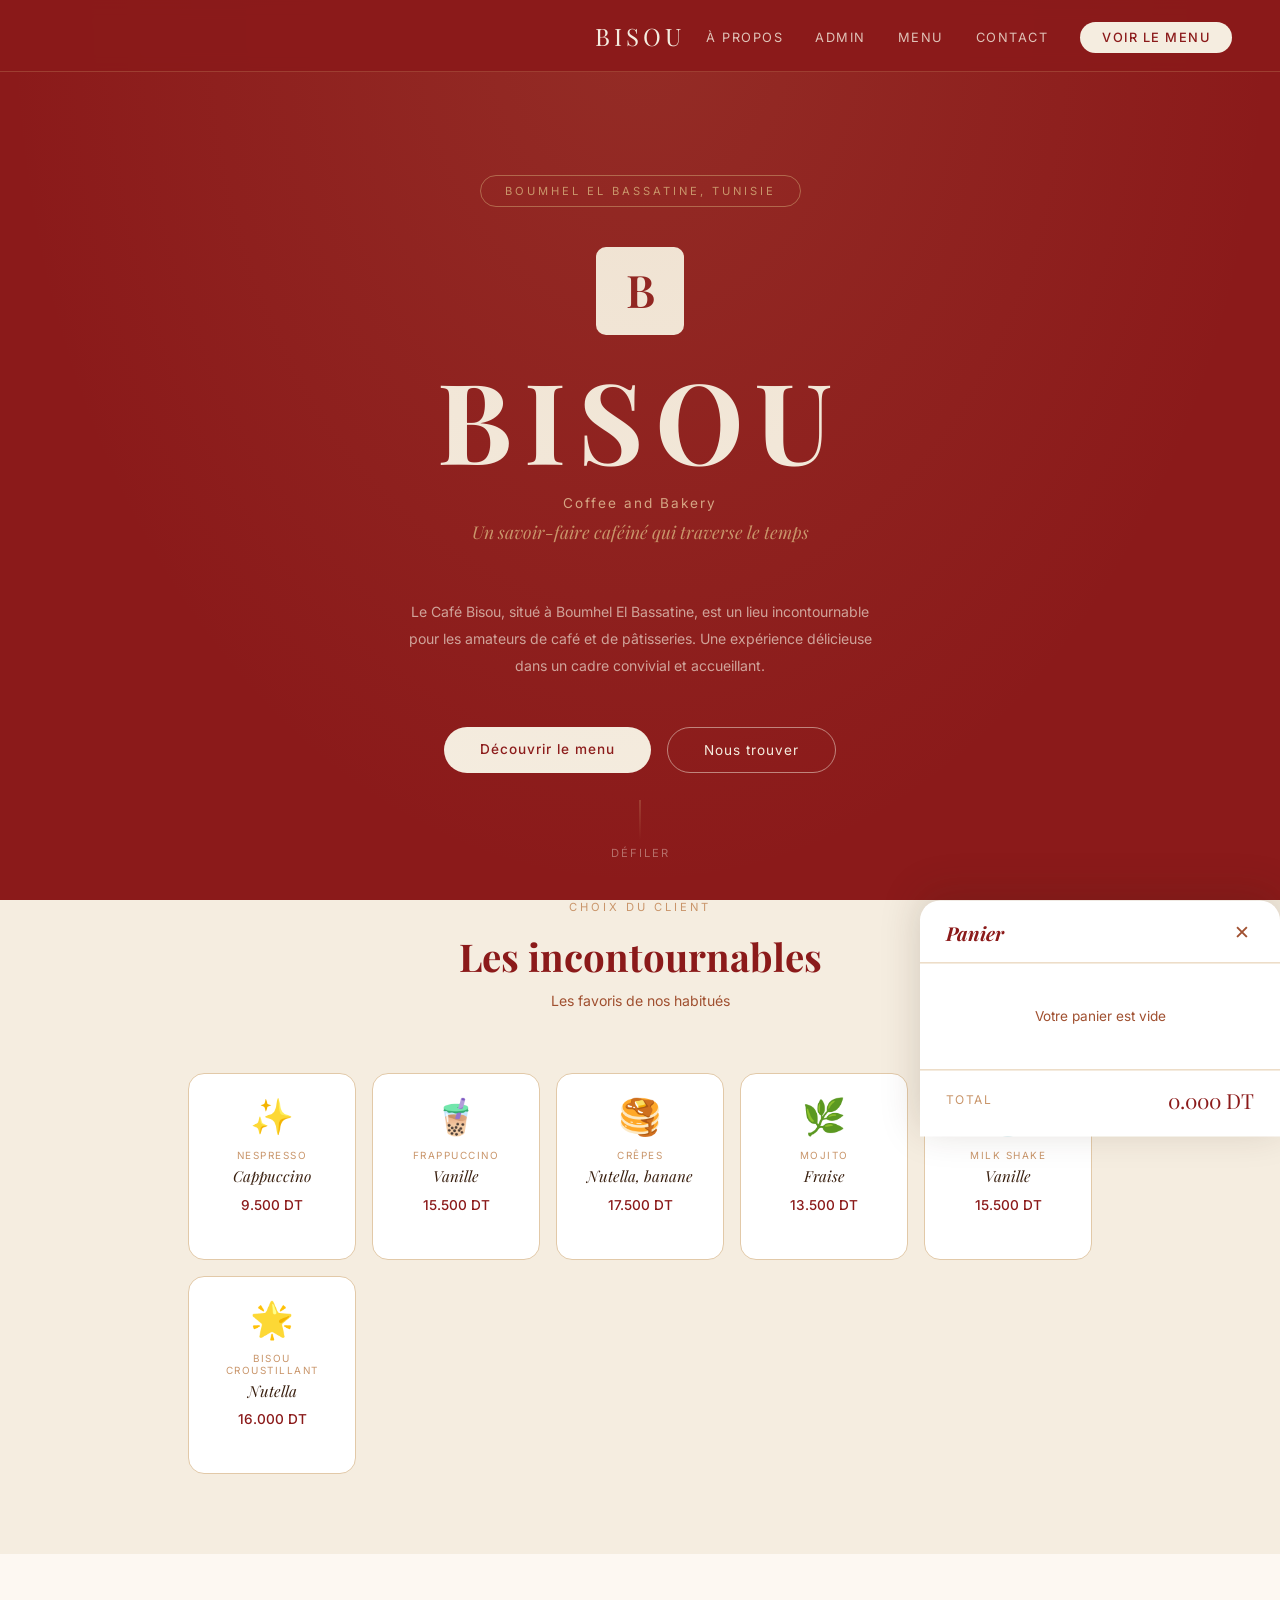
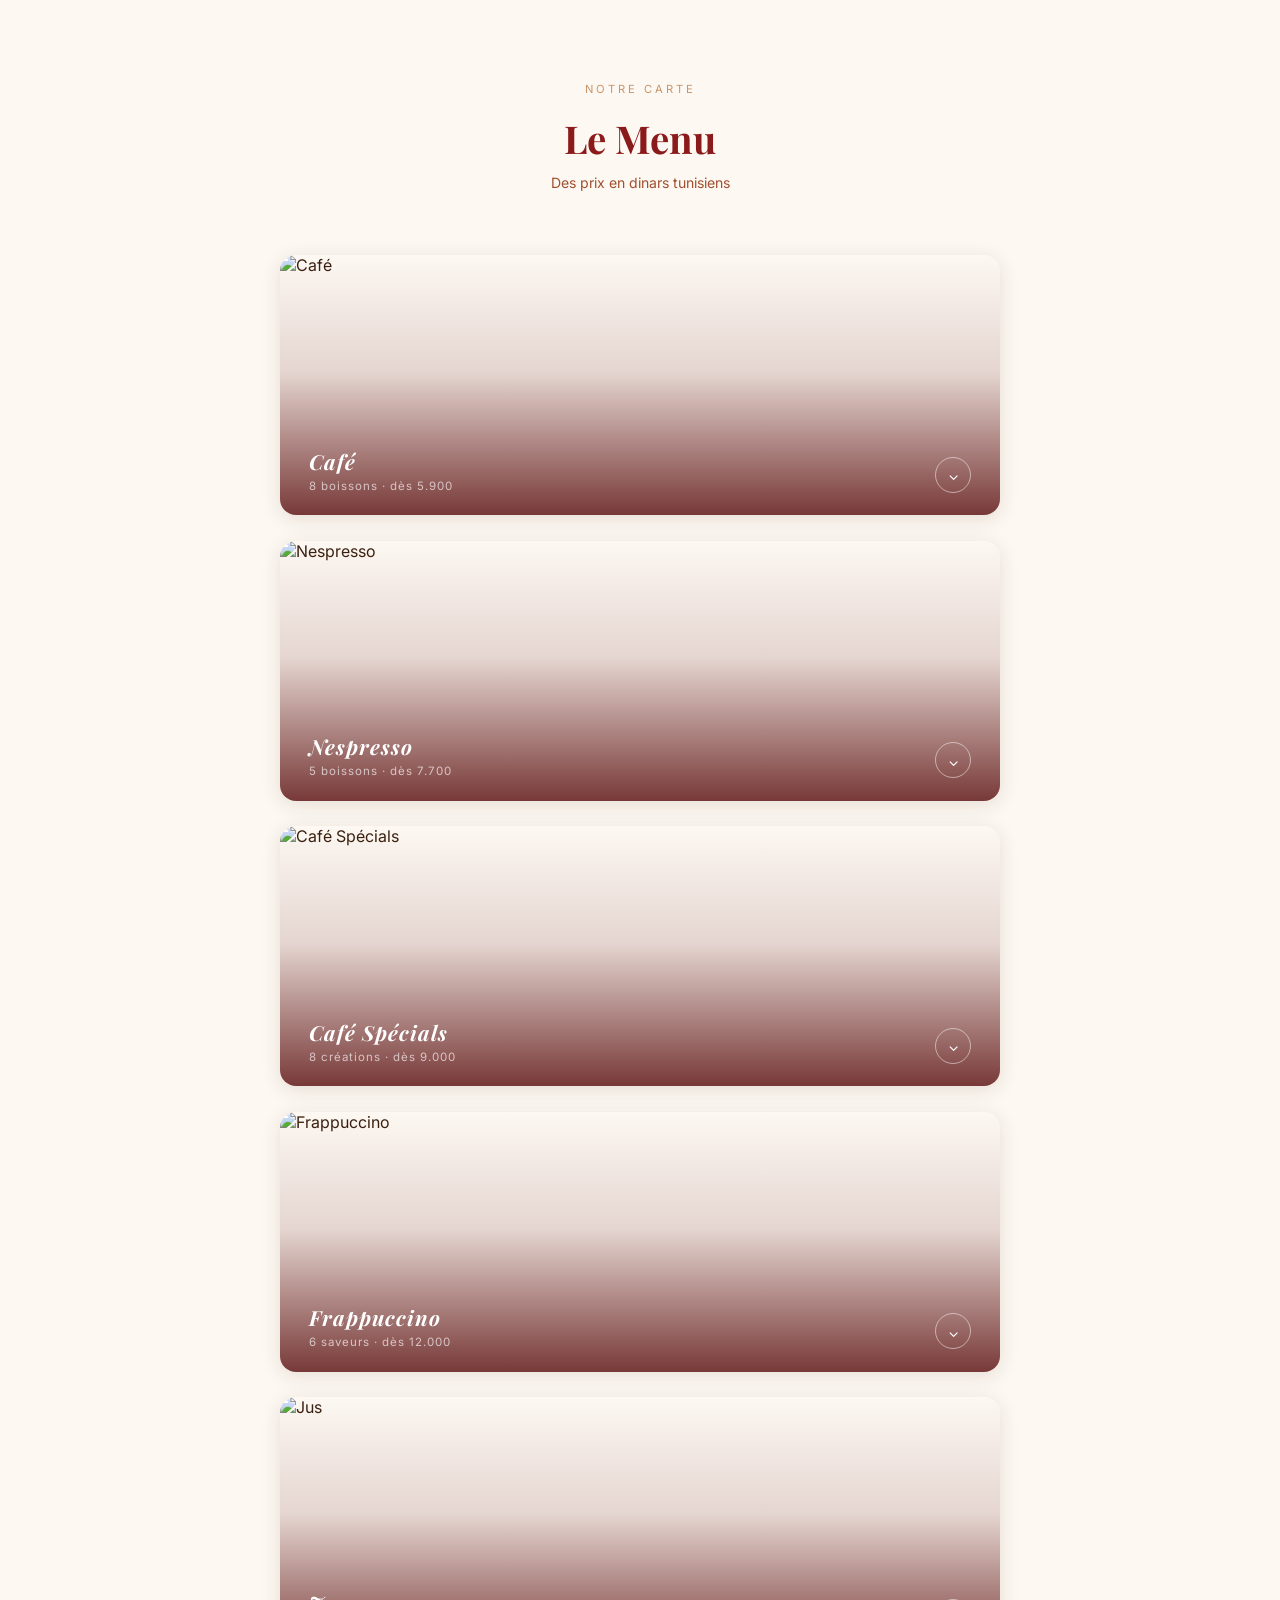
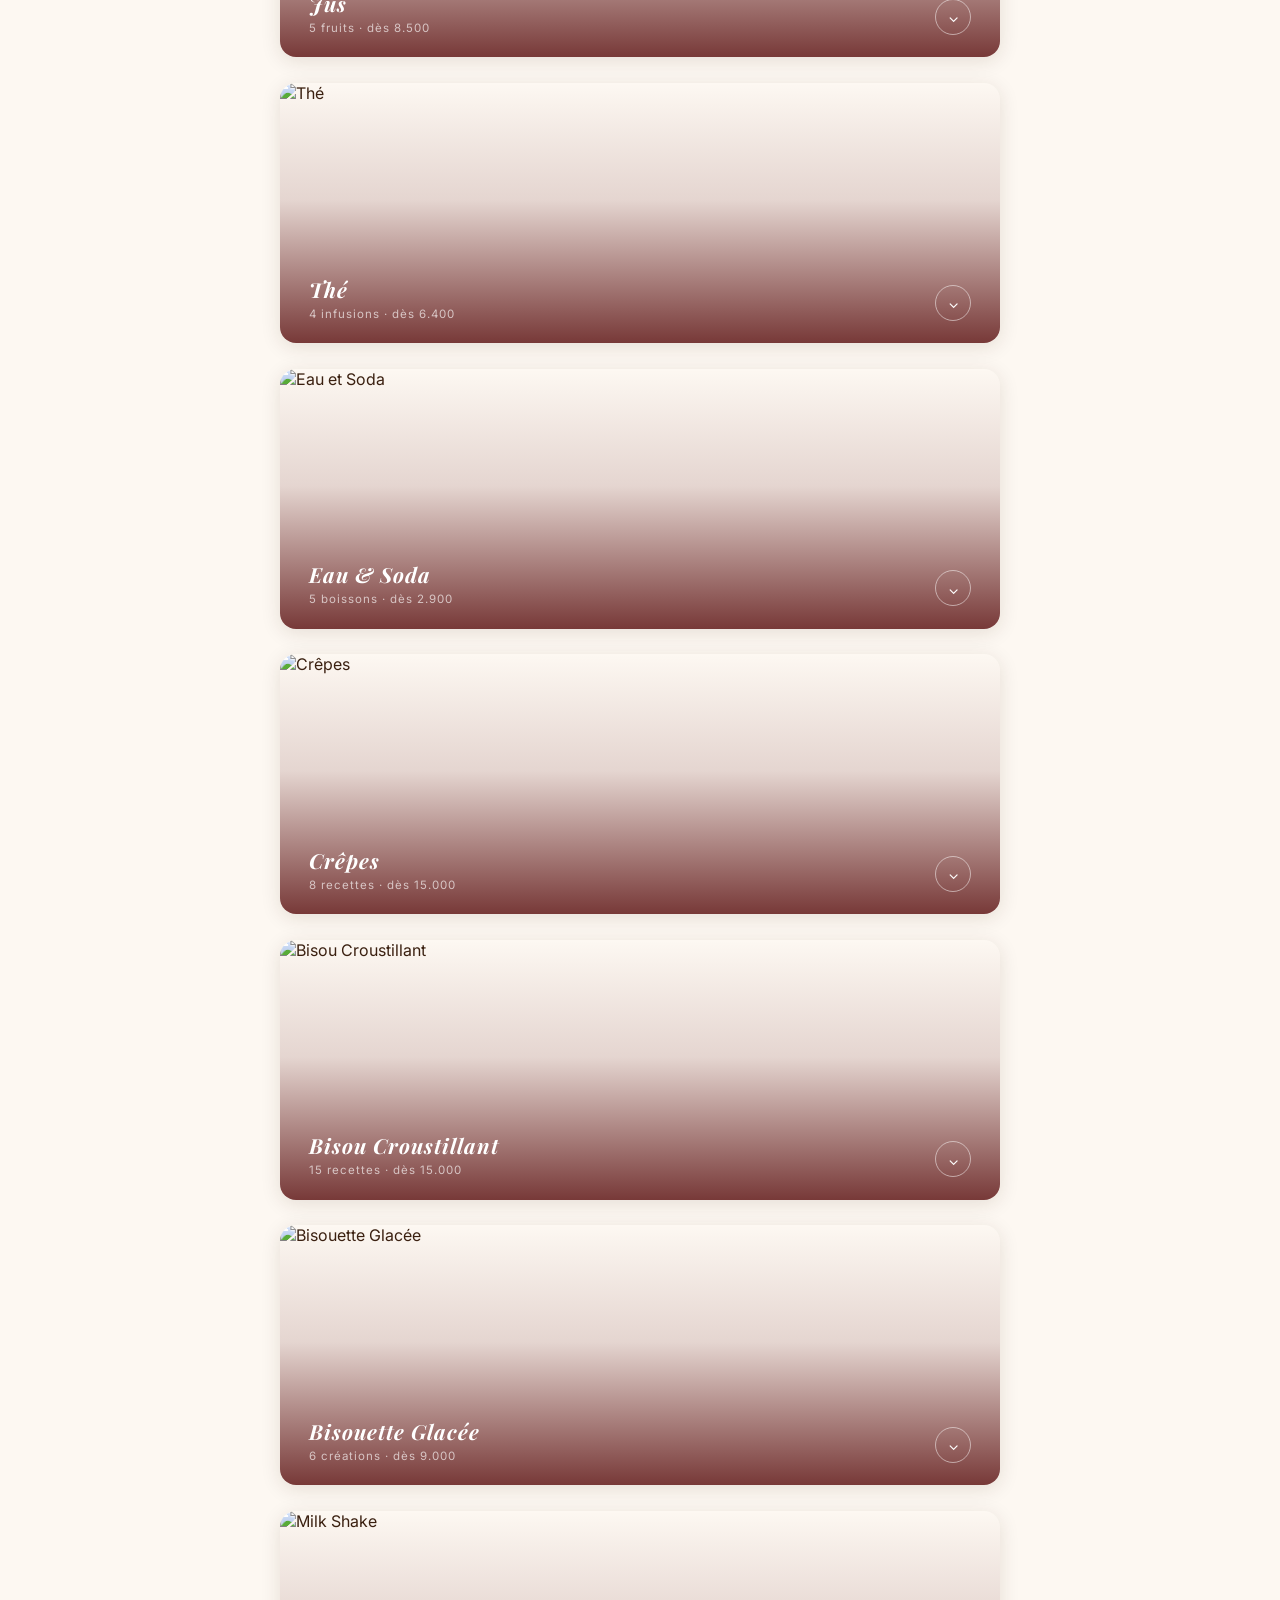
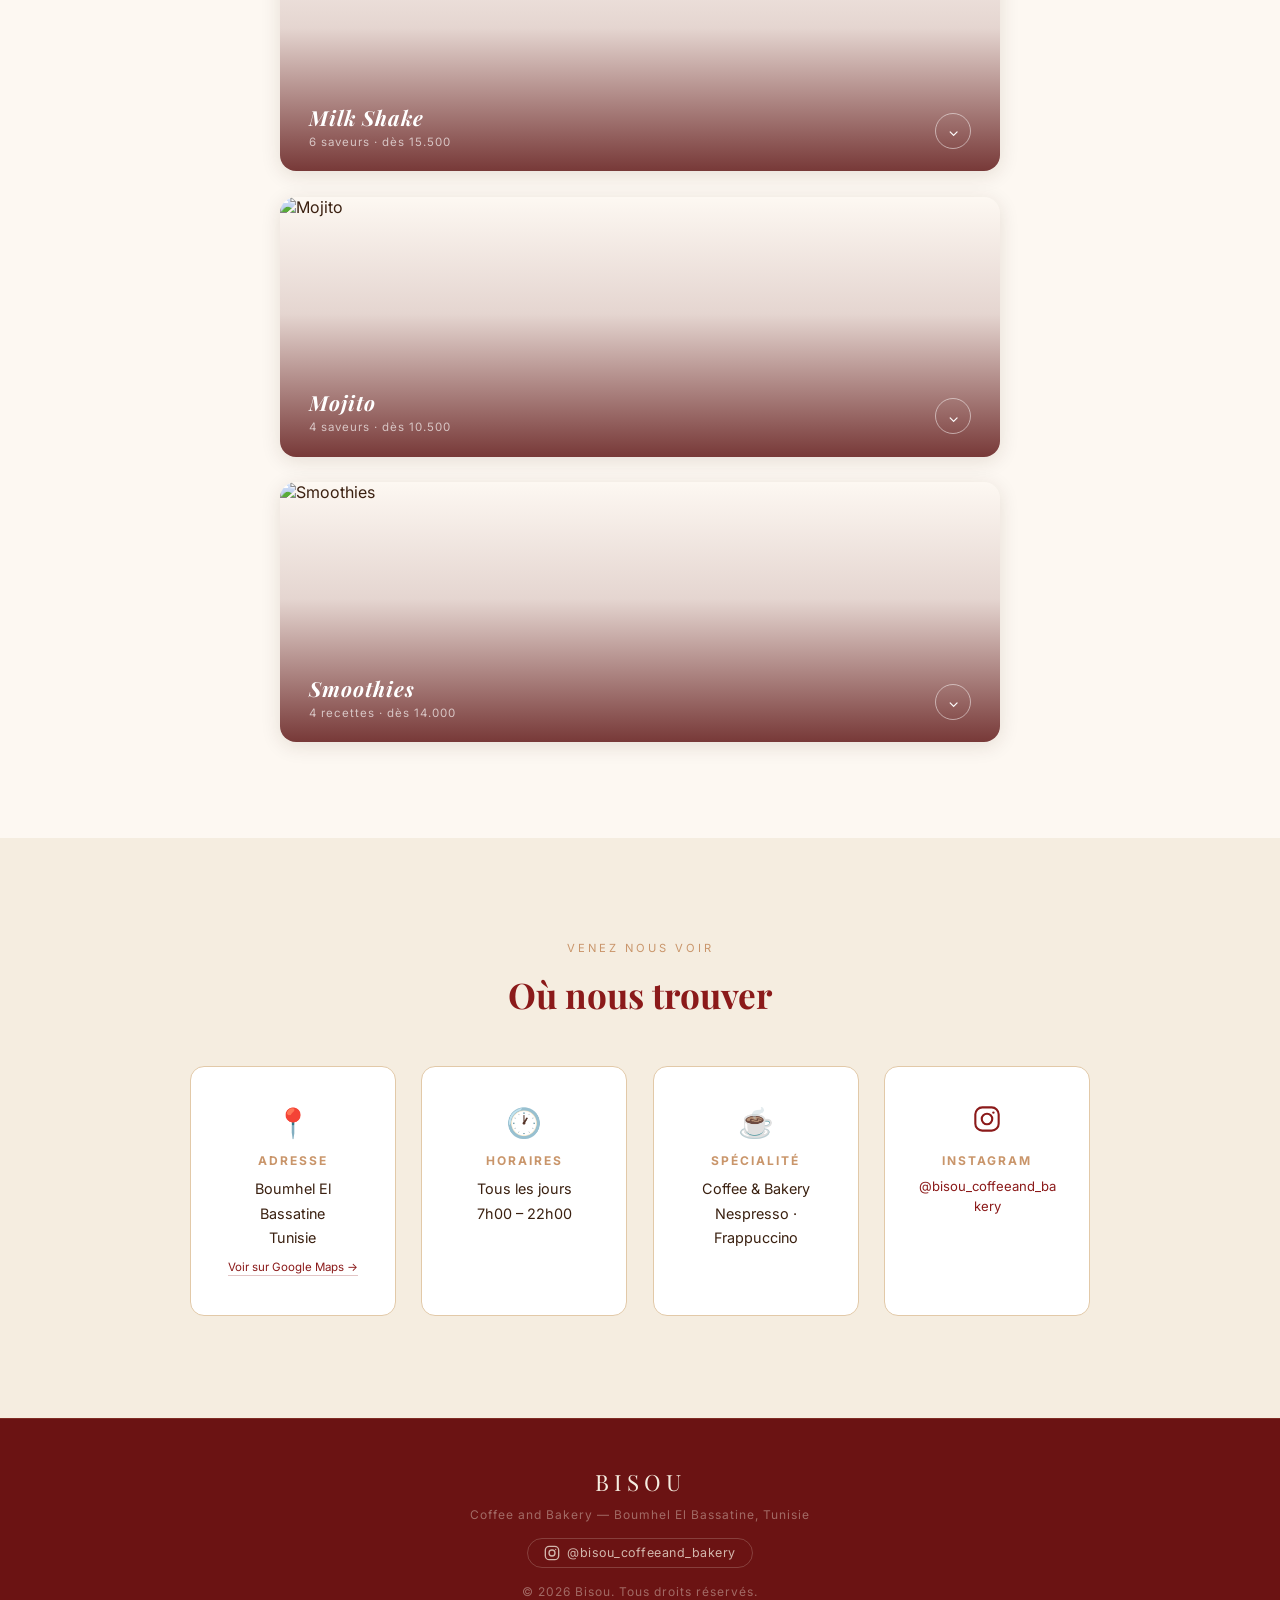
==== index.html @ 89e28adc "Mobile hero redesign for iPhone 14 Pro Max - viewport-fit=cover for Dynamic Island/notch support - H" ====
﻿<!DOCTYPE html>
<html lang="fr">
<head>
  <meta charset="UTF-8" />
  <meta name="viewport" content="width=device-width, initial-scale=1.0, viewport-fit=cover" />
  <title>BISOU — Coffee & Bakery</title>
  <link rel="preconnect" href="https://fonts.googleapis.com" />
  <link href="https://fonts.googleapis.com/css2?family=Playfair+Display:ital,wght@0,400;0,600;1,400&family=Inter:wght@300;400;500&display=swap" rel="stylesheet" />
    <link rel="stylesheet" href="style.css" />
</head>
<body>

  <!-- NAV -->
  <nav>
    <a href="#" class="nav-logo">BISOU</a>
    <ul class="nav-links" id="navLinks">
      <li><a href="#about">À propos</a></li>
      <li><a href="admin.html">Admin</a></li>
      <li><a href="#menu">Menu</a></li>
      <li><a href="#contact">Contact</a></li>
      <li><a href="#menu" class="nav-cta">Voir le menu</a></li>
    </ul>
    <div class="hamburger" id="hamburger" onclick="toggleNav()">
      <span></span><span></span><span></span>
    </div>
  </nav>

  <!-- HERO -->
  <section class="hero" id="home">
    <div class="hero-badge">Boumhel El Bassatine, Tunisie</div>
    <div class="hero-logo-box"><span>B</span></div>
    <h1>BISOU</h1>
    <div class="hero-sub">Coffee and Bakery</div>
    <div class="hero-tagline">Un savoir-faire caféiné qui traverse le temps</div>
    <p class="hero-desc">
      Le Café Bisou, situé à Boumhel El Bassatine, est un lieu incontournable pour les amateurs de café et de pâtisseries. Une expérience délicieuse dans un cadre convivial et accueillant.
    </p>
    <div class="hero-btns">
      <a href="#menu" class="btn-primary">Découvrir le menu</a>
      <a href="#contact" class="btn-outline">Nous trouver</a>
    </div>
    <div class="hero-scroll">
      <div class="scroll-line"></div>
      <span>Défiler</span>
    </div>
  </section>

  <!-- ABOUT -->
  <section id="about" style="background: var(--beige);">
    <div class="section-header">
      <div class="label">Choix du client</div>
      <h2>Les incontournables</h2>
      <p>Les favoris de nos habitués</p>
    </div>
    <div class="popular-grid">
      <div class="popular-card" onclick="addFromPopular(this,'Cappuccino Nespresso',9.500)">
        <div class="popular-icon">✨</div>
        <div class="popular-cat">Nespresso</div>
        <div class="popular-name">Cappuccino</div>
        <div class="popular-price">9.500 DT</div>
        <div class="popular-add">+ Ajouter</div>
      </div>
      <div class="popular-card" onclick="addFromPopular(this,'Frappuccino Vanille',15.500)">
        <div class="popular-icon">🧋</div>
        <div class="popular-cat">Frappuccino</div>
        <div class="popular-name">Vanille</div>
        <div class="popular-price">15.500 DT</div>
        <div class="popular-add">+ Ajouter</div>
      </div>
      <div class="popular-card" onclick="addFromPopular(this,'Crêpes Nutella, banane',17.500)">
        <div class="popular-icon">🥞</div>
        <div class="popular-cat">Crêpes</div>
        <div class="popular-name">Nutella, banane</div>
        <div class="popular-price">17.500 DT</div>
        <div class="popular-add">+ Ajouter</div>
      </div>
      <div class="popular-card" onclick="addFromPopular(this,'Mojito Fraise',13.500)">
        <div class="popular-icon">🌿</div>
        <div class="popular-cat">Mojito</div>
        <div class="popular-name">Fraise</div>
        <div class="popular-price">13.500 DT</div>
        <div class="popular-add">+ Ajouter</div>
      </div>
      <div class="popular-card" onclick="addFromPopular(this,'Milk Shake Vanille',15.500)">
        <div class="popular-icon">🥤</div>
        <div class="popular-cat">Milk Shake</div>
        <div class="popular-name">Vanille</div>
        <div class="popular-price">15.500 DT</div>
        <div class="popular-add">+ Ajouter</div>
      </div>
      <div class="popular-card" onclick="addFromPopular(this,'Bisou Croustillant Nutella',16.000)">
        <div class="popular-icon">🌟</div>
        <div class="popular-cat">Bisou Croustillant</div>
        <div class="popular-name">Nutella</div>
        <div class="popular-price">16.000 DT</div>
        <div class="popular-add">+ Ajouter</div>
      </div>
    </div>
  </section>

  <!-- MENU -->
  <section id="menu">
    <div class="section-header">
      <div class="label">Notre carte</div>
      <h2>Le Menu</h2>
      <p>Des prix en dinars tunisiens</p>
    </div>

    <div class="menu-grid">

      <!-- CAFÉ -->
      <div class="menu-card" onclick="toggleCard(this)">
        <img class="card-photo" src="https://images.unsplash.com/photo-1509042239860-f550ce710b93?w=600&q=80" alt="Café" loading="lazy" />
        <div class="card-overlay"></div>
        <div class="card-label">
          <div>
            <h3>Café</h3>
            <span class="card-count">8 boissons · dès 5.900</span>
          </div>
          <div class="card-arrow">&#8964;</div>
        </div>
        <div class="card-dropdown">
          <div class="card-sticky-title"><h3>Café</h3><div class="card-count">8 boissons · dès 5.900</div></div>
          <div class="dropdown-inner">
            <div class="dropdown-item"><span class="dropdown-item-name">Espresso</span><span class="dropdown-item-price">6.500</span></div>
            <div class="dropdown-item"><span class="dropdown-item-name">Macchiato</span><span class="dropdown-item-price">6.900</span></div>
            <div class="dropdown-item"><span class="dropdown-item-name">Café crème</span><span class="dropdown-item-price">7.800</span></div>
            <div class="dropdown-item"><span class="dropdown-item-name">Cappuccino</span><span class="dropdown-item-price">8.500</span></div>
            <div class="dropdown-item"><span class="dropdown-item-name">Américain</span><span class="dropdown-item-price">6.600</span></div>
            <div class="dropdown-item"><span class="dropdown-item-name">Chocolat au lait</span><span class="dropdown-item-price">5.900</span></div>
            <div class="dropdown-item"><span class="dropdown-item-name">Café Nescafé</span><span class="dropdown-item-price">5.900</span></div>
            <div class="dropdown-item"><span class="dropdown-item-name">Café Turque</span><span class="dropdown-item-price">9.000</span></div>
          </div>
        </div>
      </div>

      <!-- NESPRESSO -->
      <div class="menu-card" onclick="toggleCard(this)">
        <img class="card-photo" src="https://images.unsplash.com/photo-1514432324607-a09d9b4aefdd?w=600&q=80" alt="Nespresso" loading="lazy" />
        <div class="card-overlay"></div>
        <div class="card-label">
          <div>
            <h3>Nespresso</h3>
            <span class="card-count">5 boissons · dès 7.700</span>
          </div>
          <div class="card-arrow">&#8964;</div>
        </div>
        <div class="card-dropdown">
          <div class="card-sticky-title"><h3>Nespresso</h3><div class="card-count">5 boissons · dès 7.700</div></div>
          <div class="dropdown-inner">
            <div class="dropdown-item" data-nespresso="true"><span class="dropdown-item-name">Nespresso</span><span class="dropdown-item-price">7.700</span></div>
            <div class="dropdown-item" data-nespresso="true"><span class="dropdown-item-name">Macchiato</span><span class="dropdown-item-price">7.900</span></div>
            <div class="dropdown-item" data-nespresso="true"><span class="dropdown-item-name">Café crème</span><span class="dropdown-item-price">8.900</span></div>
            <div class="dropdown-item" data-nespresso="true"><span class="dropdown-item-name">Cappuccino</span><span class="dropdown-item-price">9.500</span></div>
            <div class="dropdown-item" data-nespresso="true"><span class="dropdown-item-name">Américan</span><span class="dropdown-item-price">7.900</span></div>
            <div class="dropdown-sub">Origine</div>
            <div class="dropdown-addon nesp-toggle" data-group="origine" data-name="India" data-price="0.800"><span>India</span><span>+0.800</span></div>
            <div class="dropdown-addon nesp-toggle" data-group="origine" data-name="Brazil" data-price="0.800"><span>Brazil</span><span>+0.800</span></div>
            <div class="dropdown-sub">Arôme</div>
            <div class="dropdown-addon nesp-toggle" data-group="arome" data-name="Vanille" data-price="0.500"><span>Vanille</span><span>+0.500</span></div>
            <div class="dropdown-addon nesp-toggle" data-group="arome" data-name="Noisette" data-price="0.800"><span>Noisette</span><span>+0.800</span></div>
            <div class="dropdown-addon nesp-toggle" data-group="arome" data-name="Caramel" data-price="0.500"><span>Caramel</span><span>+0.500</span></div>
          </div>
        </div>
      </div>

      <!-- CAFÉ SPÉCIALS -->
      <div class="menu-card" onclick="toggleCard(this)">
        <img class="card-photo" src="https://images.unsplash.com/photo-1461023058943-07fcbe16d735?w=600&q=80" alt="Café Spécials" loading="lazy" />
        <div class="card-overlay"></div>
        <div class="card-label">
          <div>
            <h3>Café Spécials</h3>
            <span class="card-count">8 créations · dès 9.000</span>
          </div>
          <div class="card-arrow">&#8964;</div>
        </div>
        <div class="card-dropdown">
          <div class="card-sticky-title"><h3>Café Spécials</h3><div class="card-count">8 créations · dès 9.000</div></div>
          <div class="dropdown-inner">
            <div class="dropdown-item"><span class="dropdown-item-name">Affogato</span><span class="dropdown-item-price">11.000</span></div>
            <div class="dropdown-item"><span class="dropdown-item-name">Bombon</span><span class="dropdown-item-price">9.000</span></div>
            <div class="dropdown-item"><span class="dropdown-item-name">Chocolat chaud</span><span class="dropdown-item-price">9.500</span></div>
            <div class="dropdown-item"><span class="dropdown-item-name">Liégeois</span><span class="dropdown-item-price">10.500</span></div>
            <div class="dropdown-item"><span class="dropdown-item-name">Iced Americano</span><span class="dropdown-item-price">9.000</span></div>
            <div class="dropdown-item"><span class="dropdown-item-name">Iced Latte</span><span class="dropdown-item-price">9.500</span></div>
            <div class="dropdown-item"><span class="dropdown-item-name">Affogato Nespresso</span><span class="dropdown-item-price">14.000</span></div>
            <div class="dropdown-item"><span class="dropdown-item-name">Liégeois Nespresso</span><span class="dropdown-item-price">15.000</span></div>
          </div>
        </div>
      </div>

      <!-- FRAPPUCCINO -->
      <div class="menu-card" onclick="toggleCard(this)">
        <img class="card-photo" src="https://images.unsplash.com/photo-1572442388796-11668a67e53d?w=600&q=80" alt="Frappuccino" loading="lazy" />
        <div class="card-overlay"></div>
        <div class="card-label">
          <div>
            <h3>Frappuccino</h3>
            <span class="card-count">6 saveurs · dès 12.000</span>
          </div>
          <div class="card-arrow">&#8964;</div>
        </div>
        <div class="card-dropdown">
          <div class="card-sticky-title"><h3>Frappuccino</h3><div class="card-count">6 saveurs · dès 12.000</div></div>
          <div class="dropdown-inner">
            <div class="dropdown-item"><span class="dropdown-item-name">Nature</span><span class="dropdown-item-price">12.000</span></div>
            <div class="dropdown-item"><span class="dropdown-item-name">Vanille</span><span class="dropdown-item-price">15.500</span></div>
            <div class="dropdown-item"><span class="dropdown-item-name">Nutella</span><span class="dropdown-item-price">15.500</span></div>
            <div class="dropdown-item"><span class="dropdown-item-name">Noisette</span><span class="dropdown-item-price">15.500</span></div>
            <div class="dropdown-item"><span class="dropdown-item-name">Caramel</span><span class="dropdown-item-price">15.500</span></div>
            <div class="dropdown-item"><span class="dropdown-item-name">Spéculoos</span><span class="dropdown-item-price">16.000</span></div>
          </div>
        </div>
      </div>

      <!-- JUS -->
      <div class="menu-card" onclick="toggleCard(this)">
        <img class="card-photo" src="https://images.unsplash.com/photo-1613478223719-2ab802602423?w=600&q=80" alt="Jus" loading="lazy" />
        <div class="card-overlay"></div>
        <div class="card-label">
          <div>
            <h3>Jus</h3>
            <span class="card-count">5 fruits · dès 8.500</span>
          </div>
          <div class="card-arrow">&#8964;</div>
        </div>
        <div class="card-dropdown">
          <div class="card-sticky-title"><h3>Jus</h3><div class="card-count">5 fruits · dès 8.500</div></div>
          <div class="dropdown-inner">
            <div class="dropdown-item"><span class="dropdown-item-name">Orange</span><span class="dropdown-item-price">8.500</span></div>
            <div class="dropdown-item"><span class="dropdown-item-name">Citronade</span><span class="dropdown-item-price">8.500</span></div>
            <div class="dropdown-item"><span class="dropdown-item-name">Fraise</span><span class="dropdown-item-price">9.500</span></div>
            <div class="dropdown-item"><span class="dropdown-item-name">Citronade aux amandes</span><span class="dropdown-item-price">10.500</span></div>
            <div class="dropdown-item"><span class="dropdown-item-name">Kiwi</span><span class="dropdown-item-price">10.000</span></div>
          </div>
        </div>
      </div>

      <!-- THÉ -->
      <div class="menu-card" onclick="toggleCard(this)">
        <img class="card-photo" src="https://images.unsplash.com/photo-1556679343-c7306c1976bc?w=600&q=80" alt="Thé" loading="lazy" />
        <div class="card-overlay"></div>
        <div class="card-label">
          <div>
            <h3>Thé</h3>
            <span class="card-count">4 infusions · dès 6.400</span>
          </div>
          <div class="card-arrow">&#8964;</div>
        </div>
        <div class="card-dropdown">
          <div class="card-sticky-title"><h3>Thé</h3><div class="card-count">4 infusions · dès 6.400</div></div>
          <div class="dropdown-inner">
            <div class="dropdown-item"><span class="dropdown-item-name">Infusion</span><span class="dropdown-item-price">6.600</span></div>
            <div class="dropdown-item"><span class="dropdown-item-name">Thé à la menthe</span><span class="dropdown-item-price">6.400</span></div>
            <div class="dropdown-item"><span class="dropdown-item-name">Thé aux amandes</span><span class="dropdown-item-price">9.300</span></div>
            <div class="dropdown-item"><span class="dropdown-item-name">Thé aux pignons</span><span class="dropdown-item-price">10.500</span></div>
          </div>
        </div>
      </div>

      <!-- EAU & SODA -->
      <div class="menu-card" onclick="toggleCard(this)">
        <img class="card-photo" src="https://images.unsplash.com/photo-1544145945-f90425340c7e?w=600&q=80" alt="Eau et Soda" loading="lazy" />
        <div class="card-overlay"></div>
        <div class="card-label">
          <div>
            <h3>Eau & Soda</h3>
            <span class="card-count">5 boissons · dès 2.900</span>
          </div>
          <div class="card-arrow">&#8964;</div>
        </div>
        <div class="card-dropdown">
          <div class="card-sticky-title"><h3>Eau & Soda</h3><div class="card-count">5 boissons · dès 2.900</div></div>
          <div class="dropdown-inner">
            <div class="dropdown-item"><span class="dropdown-item-name">Eau 0.5L</span><span class="dropdown-item-price">2.900</span></div>
            <div class="dropdown-item"><span class="dropdown-item-name">Eau 1L</span><span class="dropdown-item-price">4.500</span></div>
            <div class="dropdown-item"><span class="dropdown-item-name">Eau Gazeuse 1L</span><span class="dropdown-item-price">5.600</span></div>
            <div class="dropdown-item"><span class="dropdown-item-name">Soda</span><span class="dropdown-item-price">6.500</span></div>
            <div class="dropdown-item"><span class="dropdown-item-name">Boisson énergétique</span><span class="dropdown-item-price">9.900</span></div>
          </div>
        </div>
      </div>

      <!-- CRÊPES -->
      <div class="menu-card" onclick="toggleCard(this)">
        <img class="card-photo" src="https://images.unsplash.com/photo-1519676867240-f03562e64548?w=600&q=80" alt="Crêpes" loading="lazy" />
        <div class="card-overlay"></div>
        <div class="card-label">
          <div>
            <h3>Crêpes</h3>
            <span class="card-count">8 recettes · dès 15.000</span>
          </div>
          <div class="card-arrow">&#8964;</div>
        </div>
        <div class="card-dropdown">
          <div class="card-sticky-title"><h3>Crêpes</h3><div class="card-count">8 recettes · dès 15.000</div></div>
          <div class="dropdown-inner">
            <div class="dropdown-sub">Sucrées</div>
            <div class="dropdown-item"><span class="dropdown-item-name">Nutella</span><span class="dropdown-item-price">15.500</span></div>
            <div class="dropdown-item"><span class="dropdown-item-name">Nutella, banane</span><span class="dropdown-item-price">17.500</span></div>
            <div class="dropdown-item"><span class="dropdown-item-name">Nutella, fruits secs</span><span class="dropdown-item-price">17.500</span></div>
            <div class="dropdown-item"><span class="dropdown-item-name">Nutella, banane, fruits secs</span><span class="dropdown-item-price">19.500</span></div>
            <div class="dropdown-item"><span class="dropdown-item-name">Spéculoos</span><span class="dropdown-item-price">19.200</span></div>
            <div class="dropdown-sub">Salées</div>
            <div class="dropdown-item"><span class="dropdown-item-name">Thon fromage</span><span class="dropdown-item-price">15.000</span></div>
            <div class="dropdown-item"><span class="dropdown-item-name">Jambon fromage</span><span class="dropdown-item-price">15.000</span></div>
            <div class="dropdown-item"><span class="dropdown-item-name">Saumon</span><span class="dropdown-item-price">22.500</span></div>
          </div>
        </div>
      </div>

      <!-- BISOU CROUSTILLANT -->
      <div class="menu-card" onclick="toggleCard(this)">
        <img class="card-photo" src="https://images.unsplash.com/photo-1567620905732-2d1ec7ab7445?w=600&q=80" alt="Bisou Croustillant" loading="lazy" />
        <div class="card-overlay"></div>
        <div class="card-label">
          <div>
            <h3>Bisou Croustillant</h3>
            <span class="card-count">15 recettes · dès 15.000</span>
          </div>
          <div class="card-arrow">&#8964;</div>
        </div>
        <div class="card-dropdown">
          <div class="card-sticky-title"><h3>Bisou Croustillant</h3><div class="card-count">15 recettes · dès 15.000</div></div>
          <div class="dropdown-inner">
            <div class="dropdown-sub">Sucrées</div>
            <div class="dropdown-item"><span class="dropdown-item-name">Pink desire</span><span class="dropdown-item-price">17.500</span></div>
            <div class="dropdown-item"><span class="dropdown-item-name">Arc en ciel</span><span class="dropdown-item-price">16.500</span></div>
            <div class="dropdown-item"><span class="dropdown-item-name">Oreo</span><span class="dropdown-item-price">17.000</span></div>
            <div class="dropdown-item"><span class="dropdown-item-name">Nutella</span><span class="dropdown-item-price">16.000</span></div>
            <div class="dropdown-item"><span class="dropdown-item-name">Nutella, fruits sec</span><span class="dropdown-item-price">17.500</span></div>
            <div class="dropdown-item"><span class="dropdown-item-name">Nutella banane</span><span class="dropdown-item-price">17.500</span></div>
            <div class="dropdown-item"><span class="dropdown-item-name">Spéculoos, caramel</span><span class="dropdown-item-price">18.500</span></div>
            <div class="dropdown-item"><span class="dropdown-item-name">Nutella, fruits sec, banane</span><span class="dropdown-item-price">19.500</span></div>
            <div class="dropdown-item"><span class="dropdown-item-name">Chocolat blanc, kiwi</span><span class="dropdown-item-price">19.500</span></div>
            <div class="dropdown-item"><span class="dropdown-item-name">Pistache framboise</span><span class="dropdown-item-price">19.500</span></div>
            <div class="dropdown-sub">Salées</div>
            <div class="dropdown-item"><span class="dropdown-item-name">Jambon, Mozzarella</span><span class="dropdown-item-price">15.000</span></div>
            <div class="dropdown-item"><span class="dropdown-item-name">Thon, Mozzarella</span><span class="dropdown-item-price">15.000</span></div>
            <div class="dropdown-item"><span class="dropdown-item-name">Bacon, Mozzarella</span><span class="dropdown-item-price">18.500</span></div>
            <div class="dropdown-item"><span class="dropdown-item-name">Saumon</span><span class="dropdown-item-price">23.500</span></div>
            <div class="dropdown-item"><span class="dropdown-item-name">Special</span><span class="dropdown-item-price">1.500</span></div>
          </div>
        </div>
      </div>

      <!-- BISOUETTE GLACÉE -->
      <div class="menu-card" onclick="toggleCard(this)">
        <img class="card-photo" src="https://images.unsplash.com/photo-1497034825429-c343d7c6a68f?w=600&q=80" alt="Bisouette Glacée" loading="lazy" />
        <div class="card-overlay"></div>
        <div class="card-label">
          <div>
            <h3>Bisouette Glacée</h3>
            <span class="card-count">6 créations · dès 9.000</span>
          </div>
          <div class="card-arrow">&#8964;</div>
        </div>
        <div class="card-dropdown">
          <div class="card-sticky-title"><h3>Bisouette Glacée</h3><div class="card-count">6 créations · dès 9.000</div></div>
          <div class="dropdown-inner">
            <div class="dropdown-item"><span class="dropdown-item-name">Bisou angélique</span><span class="dropdown-item-price">15.000</span></div>
            <div class="dropdown-item"><span class="dropdown-item-name">Bisou Nutella</span><span class="dropdown-item-price">15.000</span></div>
            <div class="dropdown-item"><span class="dropdown-item-name">Bisou Caramel</span><span class="dropdown-item-price">15.000</span></div>
            <div class="dropdown-item"><span class="dropdown-item-name">Bisou spéculoos</span><span class="dropdown-item-price">17.000</span></div>
            <div class="dropdown-item"><span class="dropdown-item-name">Iced café latte</span><span class="dropdown-item-price">9.000</span></div>
            <div class="dropdown-item"><span class="dropdown-item-name">Iced Americano</span><span class="dropdown-item-price">9.000</span></div>
          </div>
        </div>
      </div>

      <!-- MILK SHAKE -->
      <div class="menu-card" onclick="toggleCard(this)">
        <img class="card-photo" src="https://images.unsplash.com/photo-1541658016709-82535e94bc69?w=600&q=80" alt="Milk Shake" loading="lazy" />
        <div class="card-overlay"></div>
        <div class="card-label">
          <div>
            <h3>Milk Shake</h3>
            <span class="card-count">6 saveurs · dès 15.500</span>
          </div>
          <div class="card-arrow">&#8964;</div>
        </div>
        <div class="card-dropdown">
          <div class="card-sticky-title"><h3>Milk Shake</h3><div class="card-count">6 saveurs · dès 15.500</div></div>
          <div class="dropdown-inner">
            <div class="dropdown-item"><span class="dropdown-item-name">Vanille</span><span class="dropdown-item-price">15.500</span></div>
            <div class="dropdown-item"><span class="dropdown-item-name">Nutella</span><span class="dropdown-item-price">15.500</span></div>
            <div class="dropdown-item"><span class="dropdown-item-name">Spéculoos</span><span class="dropdown-item-price">16.000</span></div>
            <div class="dropdown-item"><span class="dropdown-item-name">Banane</span><span class="dropdown-item-price">16.000</span></div>
            <div class="dropdown-item"><span class="dropdown-item-name">Fraise</span><span class="dropdown-item-price">15.500</span></div>
            <div class="dropdown-item"><span class="dropdown-item-name">Kiwi</span><span class="dropdown-item-price">15.500</span></div>
          </div>
        </div>
      </div>

      <!-- MOJITO -->
      <div class="menu-card" onclick="toggleCard(this)">
        <img class="card-photo" src="https://images.unsplash.com/photo-1551538827-9c037cb4f32a?w=600&q=80" alt="Mojito" loading="lazy" />
        <div class="card-overlay"></div>
        <div class="card-label">
          <div>
            <h3>Mojito</h3>
            <span class="card-count">4 saveurs · dès 10.500</span>
          </div>
          <div class="card-arrow">&#8964;</div>
        </div>
        <div class="card-dropdown">
          <div class="card-sticky-title"><h3>Mojito</h3><div class="card-count">4 saveurs · dès 10.500</div></div>
          <div class="dropdown-inner">
            <div class="dropdown-item"><span class="dropdown-item-name">Virgin</span><span class="dropdown-item-price">10.500</span></div>
            <div class="dropdown-item"><span class="dropdown-item-name">Fraise</span><span class="dropdown-item-price">13.500</span></div>
            <div class="dropdown-item"><span class="dropdown-item-name">Fruit Rouge</span><span class="dropdown-item-price">14.500</span></div>
            <div class="dropdown-item"><span class="dropdown-item-name">Blue</span><span class="dropdown-item-price">14.000</span></div>
          </div>
        </div>
      </div>

      <!-- SMOOTHIES -->
      <div class="menu-card" onclick="toggleCard(this)">
        <img class="card-photo" src="https://images.unsplash.com/photo-1610970881699-44a5587cabec?w=600&q=80" alt="Smoothies" loading="lazy" />
        <div class="card-overlay"></div>
        <div class="card-label">
          <div>
            <h3>Smoothies</h3>
            <span class="card-count">4 recettes · dès 14.000</span>
          </div>
          <div class="card-arrow">&#8964;</div>
        </div>
        <div class="card-dropdown">
          <div class="card-sticky-title"><h3>Smoothies</h3><div class="card-count">4 recettes · dès 14.000</div></div>
          <div class="dropdown-inner">
            <div class="dropdown-item"><span class="dropdown-item-name">Red Velvet</span><span class="dropdown-item-price">14.500</span></div>
            <div class="dropdown-item"><span class="dropdown-item-name">Pina Colada</span><span class="dropdown-item-price">14.500</span></div>
            <div class="dropdown-item"><span class="dropdown-item-name">Fruit Garden</span><span class="dropdown-item-price">14.000</span></div>
            <div class="dropdown-item"><span class="dropdown-item-name">Tropical</span><span class="dropdown-item-price">16.500</span></div>
          </div>
        </div>
      </div>

    </div>
  </section>

  <!-- CONTACT -->
  <section id="contact">
    <div class="label">Venez nous voir</div>
    <h2>Où nous trouver</h2>
    <div class="contact-cards">
      <div class="contact-card">
        <div class="contact-icon">📍</div>
        <h3>Adresse</h3>
        <p>Boumhel El Bassatine<br>Tunisie</p>
        <a class="contact-maps-link" href="https://www.google.com/maps/place/BISOU/@36.73209,10.3094954,17.42z" target="_blank" rel="noopener">Voir sur Google Maps →</a>
      </div>
      <div class="contact-card">
        <div class="contact-icon">🕐</div>
        <h3>Horaires</h3>
        <p>Tous les jours<br>7h00 – 22h00</p>
      </div>
      <div class="contact-card">
        <div class="contact-icon">☕</div>
        <h3>Spécialité</h3>
        <p>Coffee & Bakery<br>Nespresso · Frappuccino</p>
      </div>
      <div class="contact-card contact-card--instagram">
        <div class="contact-icon">
          <svg width="28" height="28" viewBox="0 0 24 24" fill="none" xmlns="http://www.w3.org/2000/svg">
            <rect x="2" y="2" width="20" height="20" rx="6" stroke="#8B1A1A" stroke-width="1.8"/>
            <circle cx="12" cy="12" r="4.5" stroke="#8B1A1A" stroke-width="1.8"/>
            <circle cx="17.5" cy="6.5" r="1" fill="#8B1A1A"/>
          </svg>
        </div>
        <h3>Instagram</h3>
        <a class="contact-insta-link" href="https://www.instagram.com/bisou_coffeeand_bakery/?hl=fr" target="_blank" rel="noopener">@bisou_coffeeand_bakery</a>
      </div>
    </div>

  </section>

  <!-- CART BUBBLE -->
  <button id="cart-bubble" onclick="toggleCart()">
    <span class="bubble-icon">🛒</span>
    <span id="cart-count">0</span>
  </button>

  <!-- CART PANEL -->
  <div id="cart-panel">
    <div class="cart-header">
      <h3>Panier</h3>
      <button class="cart-close" onclick="toggleCart()">✕</button>
    </div>
    <div id="cart-list"></div>
    <div class="cart-footer">
      <span class="cart-footer-label">Total</span>
      <span id="cart-total">0.000 DT</span>
    </div>
    <div class="cart-checkout" id="cart-checkout">
      <button onclick="checkout()">Passer à la caisse</button>
    </div>
  </div>

  <!-- CHECKOUT PANEL -->
  <div id="checkout-panel">
    <div class="checkout-inner">
      <div class="checkout-header">
        <h3>Votre commande</h3>
        <button class="checkout-close" onclick="closeCheckout()">✕</button>
      </div>
      <div class="checkout-body">
        <div class="checkout-summary" id="checkout-summary"></div>
        <div class="checkout-divider"></div>
        <div class="checkout-qr">
          <p class="qr-label">Scannez pour confirmer</p>
          <div class="qr-box" id="qr-box">
            <video id="qr-video" playsinline autoplay muted></video>
            <canvas id="qr-canvas" style="display:none"></canvas>
            <div class="qr-frame">
              <span class="qr-line"></span>
            </div>
            <p class="qr-hint" id="qr-hint">Positionnez un QR code dans le cadre</p>
          </div>
          <button class="qr-start-btn" id="qr-start-btn" onclick="startScan()">
            <span>📷</span> Démarrer le scan
          </button>
          <div class="qr-success" id="qr-success">
            <span>✓</span> Commande confirmée !
          </div>
          <button class="skip-scan-btn" id="skip-scan-btn" onclick="submitWithoutScan()">
            Commander sans scanner
          </button>
        </div>
      </div>
    </div>
    <div class="order-confirm" id="order-confirm">
      <div class="order-confirm-icon">✓</div>
    </div>
    <div class="order-tracking" id="order-tracking">
      <div class="tracking-icon" id="tracking-icon">⏳</div>
      <div class="tracking-ref" id="tracking-ref"></div>
      <div class="tracking-status-label" id="tracking-status-label">En attente</div>
      <div class="tracking-steps">
        <div class="tracking-step" data-status="en attente">
          <div class="step-dot"></div>
          <span>En attente</span>
        </div>
        <div class="tracking-step" data-status="en preparation">
          <div class="step-dot"></div>
          <span>En préparation</span>
        </div>
        <div class="tracking-step" data-status="pret">
          <div class="step-dot"></div>
          <span>Prêt !</span>
        </div>
        <div class="tracking-step" data-status="servi">
          <div class="step-dot"></div>
          <span>Servi</span>
        </div>
      </div>
      <div class="tracking-msg" id="tracking-msg">Votre commande a été reçue !</div>
      <button class="tracking-close-btn" onclick="closeCheckout()">Fermer</button>
    </div>
  </div>

  <!-- FOOTER -->
  <footer>
    <div class="footer-logo">BISOU</div>
    <p>Coffee and Bakery — Boumhel El Bassatine, Tunisie</p>
    <a class="footer-insta" href="https://www.instagram.com/bisou_coffeeand_bakery/?hl=fr" target="_blank" rel="noopener">
      <svg width="16" height="16" viewBox="0 0 24 24" fill="none" xmlns="http://www.w3.org/2000/svg">
        <rect x="2" y="2" width="20" height="20" rx="6" stroke="currentColor" stroke-width="2"/>
        <circle cx="12" cy="12" r="4.5" stroke="currentColor" stroke-width="2"/>
        <circle cx="17.5" cy="6.5" r="1" fill="currentColor"/>
      </svg>
      @bisou_coffeeand_bakery
    </a>
    <p style="margin-top:1rem;">© 2026 Bisou. Tous droits réservés.</p>
  </footer>

  <script>
    function toggleCard(card) {
      const isOpen = card.classList.contains('open');
      document.querySelectorAll('.menu-card.open').forEach(c => c.classList.remove('open'));
      if (!isOpen) {
        card.classList.add('open');
        setTimeout(() => card.scrollIntoView({ behavior: 'smooth', block: 'nearest' }), 50);
      }
    }

    function toggleNav() {
      document.getElementById('navLinks').classList.toggle('open');
    }

    // Close nav on link click
    document.querySelectorAll('.nav-links a').forEach(a => {
      a.addEventListener('click', () => {
        document.getElementById('navLinks').classList.remove('open');
      });
    });

    // Nav background on scroll
    window.addEventListener('scroll', () => {
      const nav = document.querySelector('nav');
      if (window.scrollY > 80) {
        nav.style.boxShadow = '0 2px 20px rgba(0,0,0,0.3)';
      } else {
        nav.style.boxShadow = 'none';
      }
    });
  </script>
  <script src="https://cdn.jsdelivr.net/npm/@supabase/supabase-js@2"></script>
  <script src="supabase.js"></script>
  <script src="https://cdnjs.cloudflare.com/ajax/libs/jsQR/1.4.0/jsQR.js"></script>
  <script src="cart.js"></script>
</body>
</html>
---- style.css ----
*, *::before, *::after { box-sizing: border-box; margin: 0; padding: 0; }

:root {
  --red: #8B1A1A;
  --red-dark: #6b1313;
  --red-light: #a02020;
  --beige: #f5ede0;
  --beige-dark: #e8d9c0;
  --beige-mid: #e2c9a8;
  --cream: #fdf8f2;
  --brown: #3a2010;
  --brown-light: #a05030;
  --gold: #c9956a;
}

html { scroll-behavior: smooth; }

body {
  font-family: 'Inter', sans-serif;
  background: var(--cream);
  color: var(--brown);
  overflow-x: hidden;
}

/* NAV */
nav {
  position: fixed; top: 0; left: 0; right: 0; z-index: 100;
  background: rgba(139,26,26,0.97);
  backdrop-filter: blur(8px);
  display: grid;
  grid-template-columns: 1fr auto 1fr;
  align-items: center;
  padding: 0 3rem;
  height: 72px;
  border-bottom: 1px solid rgba(201,149,106,0.3);
}
.nav-logo {
  font-family: 'Playfair Display', serif;
  font-size: 1.5rem;
  color: var(--beige);
  letter-spacing: 4px;
  text-decoration: none;
  grid-column: 2;
  text-align: center;
}
.nav-links { display: flex; gap: 2rem; list-style: none; grid-column: 3; justify-content: flex-end; }
.nav-links a {
  color: rgba(245,237,224,0.8);
  text-decoration: none;
  font-size: 0.8rem;
  letter-spacing: 1.5px;
  text-transform: uppercase;
  transition: color 0.2s;
}
.nav-links a:hover { color: var(--beige); }
.nav-cta {
  background: var(--beige); color: var(--red) !important;
  padding: 8px 22px; border-radius: 20px; font-weight: 500 !important;
}
.nav-cta:hover { background: var(--beige-dark) !important; color: var(--red) !important; }
.hamburger { display: none; flex-direction: column; gap: 5px; cursor: pointer; grid-column: 3; justify-self: end; }

.hamburger span { display: block; width: 24px; height: 2px; background: var(--beige); border-radius: 2px; transition: 0.3s; }

/* HERO */
.hero {
  min-height: 100vh;
  background: var(--red);
  display: flex; flex-direction: column; align-items: center; justify-content: center;
  text-align: center;
  padding: 8rem 3rem 5rem;
  position: relative;
  overflow: hidden;
}
.hero::before {
  content: '';
  position: absolute; inset: 0;
  background: radial-gradient(ellipse at 50% 0%, rgba(201,149,106,0.15) 0%, transparent 70%);
  pointer-events: none;
}
.hero-badge {
  display: inline-block;
  border: 1px solid rgba(201,149,106,0.6);
  color: var(--gold);
  font-size: 0.7rem;
  letter-spacing: 3px;
  text-transform: uppercase;
  padding: 8px 24px;
  border-radius: 20px;
  margin-bottom: 2.5rem;
}
.hero-logo-box {
  width: 88px; height: 88px;
  background: var(--beige);
  border-radius: 10px;
  display: flex; align-items: center; justify-content: center;
  margin: 0 auto 1.8rem;
}
.hero-logo-box span {
  font-family: 'Playfair Display', serif;
  font-size: 2.8rem;
  color: var(--red);
  font-weight: 600;
  line-height: 1;
}
.hero h1 {
  font-family: 'Playfair Display', serif;
  font-size: clamp(3.5rem, 10vw, 7rem);
  color: var(--beige);
  letter-spacing: 12px;
  line-height: 1;
  margin-bottom: 1.2rem;
}
.hero-sub {
  font-size: 0.85rem;
  color: rgba(232,201,160,0.8);
  letter-spacing: 2px;
  margin-bottom: 0.6rem;
}
.hero-tagline {
  font-family: 'Playfair Display', serif;
  font-style: italic;
  font-size: 1.1rem;
  color: var(--gold);
  margin-bottom: 3.5rem;
}
.hero-desc {
  font-size: 0.88rem;
  color: rgba(245,237,224,0.65);
  max-width: 480px;
  line-height: 1.9;
  margin-bottom: 3rem;
}
.hero-btns { display: flex; gap: 1rem; flex-wrap: wrap; justify-content: center; }
.btn-primary {
  background: var(--beige);
  color: var(--red);
  padding: 14px 36px;
  border-radius: 30px;
  text-decoration: none;
  font-size: 0.85rem;
  font-weight: 500;
  letter-spacing: 1px;
  transition: 0.2s;
}
.btn-primary:hover { background: var(--beige-dark); }
.btn-outline {
  border: 1px solid rgba(245,237,224,0.5);
  color: var(--beige);
  padding: 14px 36px;
  border-radius: 30px;
  text-decoration: none;
  font-size: 0.85rem;
  letter-spacing: 1px;
  transition: 0.2s;
}
.btn-outline:hover { border-color: var(--beige); background: rgba(245,237,224,0.08); }
.hero-scroll {
  position: absolute; bottom: 2.5rem; left: 50%; transform: translateX(-50%);
  display: flex; flex-direction: column; align-items: center; gap: 6px;
  color: rgba(245,237,224,0.4); font-size: 0.7rem; letter-spacing: 2px;
  text-transform: uppercase;
}
.scroll-line {
  width: 1px; height: 40px;
  background: linear-gradient(to bottom, rgba(201,149,106,0.6), transparent);
  animation: scrollDown 1.8s ease-in-out infinite;
}
@keyframes scrollDown { 0%,100% { opacity: 0.4; transform: scaleY(0.6); } 50% { opacity: 1; transform: scaleY(1); } }

/* ABOUT */
.about {
  background: var(--beige);
  padding: 8rem 3rem;
  display: grid;
  grid-template-columns: 1fr 1fr;
  gap: 5rem;
  max-width: 1100px;
  margin: 0 auto;
  align-items: center;
}
.about-img {
  position: relative;
  height: 420px;
  background: var(--red);
  border-radius: 14px;
  overflow: hidden;
  display: flex; align-items: center; justify-content: center;
}
.about-img-inner {
  font-family: 'Playfair Display', serif;
  font-size: 8rem;
  color: rgba(245,237,224,0.12);
  font-style: italic;
  user-select: none;
}
.about-img-badge {
  position: absolute; bottom: 1.8rem; left: 1.8rem;
  background: var(--beige);
  color: var(--red);
  font-size: 0.75rem;
  font-weight: 500;
  padding: 10px 20px;
  border-radius: 20px;
  letter-spacing: 1px;
}
.about-content .label {
  font-size: 0.7rem; letter-spacing: 3px; text-transform: uppercase;
  color: var(--gold); margin-bottom: 1.2rem;
}
.about-content h2 {
  font-family: 'Playfair Display', serif;
  font-size: 2.2rem;
  color: var(--red);
  line-height: 1.3;
  margin-bottom: 1.8rem;
}
.about-content p {
  font-size: 0.9rem;
  color: var(--brown-light);
  line-height: 2;
  margin-bottom: 1.2rem;
}
.about-stats { display: flex; gap: 2.5rem; margin-top: 2.5rem; }
.stat { text-align: center; }
.stat-num {
  font-family: 'Playfair Display', serif;
  font-size: 2rem; color: var(--red); display: block;
}
.stat-label { font-size: 0.75rem; color: var(--brown-light); letter-spacing: 1px; }

/* POPULAR GRID */
.popular-grid {
  display: grid;
  grid-template-columns: repeat(auto-fill, minmax(160px, 1fr));
  gap: 1rem;
  max-width: 1000px;
  margin: 2.5rem auto 0;
  padding: 0 3rem 5rem;
}
.popular-card {
  background: #fff;
  border-radius: 16px;
  padding: 1.6rem 1rem 1.2rem;
  text-align: center;
  border: 0.5px solid var(--beige-mid);
  transition: transform 0.2s, box-shadow 0.2s, border-color 0.2s;
  cursor: pointer;
  position: relative;
}
.popular-card:hover {
  transform: translateY(-5px);
  box-shadow: 0 10px 28px rgba(58,32,16,0.12);
  border-color: var(--red);
}
.popular-card.added {
  animation: popAdded 0.35s ease;
}
@keyframes popAdded { 0%,100% { transform: scale(1); } 50% { transform: scale(0.95); } }
.popular-add {
  margin-top: 0.8rem;
  font-size: 0.72rem;
  font-weight: 500;
  letter-spacing: 1px;
  color: var(--red);
  opacity: 0;
  transform: translateY(4px);
  transition: opacity 0.2s, transform 0.2s;
}
.popular-card:hover .popular-add {
  opacity: 1;
  transform: translateY(0);
}
.popular-icon { font-size: 2.2rem; margin-bottom: 0.9rem; line-height: 1; }
.popular-cat {
  font-size: 0.62rem; text-transform: uppercase;
  letter-spacing: 1.5px; color: var(--gold); margin-bottom: 0.4rem;
}
.popular-name {
  font-family: 'Playfair Display', serif;
  font-style: italic; font-size: 0.95rem;
  color: var(--brown); margin-bottom: 0.6rem; line-height: 1.3;
}
.popular-price {
  font-size: 0.85rem; color: var(--red); font-weight: 500;
}

/* MENU SECTION */
#menu {
  padding: 8rem 3rem 6rem;
  background: var(--cream);
}
.section-header { text-align: center; margin-bottom: 4rem; }
.section-header .label { font-size: 0.7rem; letter-spacing: 3px; text-transform: uppercase; color: var(--gold); margin-bottom: 1rem; }
.section-header h2 { font-family: 'Playfair Display', serif; font-size: 2.4rem; color: var(--red); }
.section-header p { font-size: 0.88rem; color: var(--brown-light); margin-top: 0.6rem; }

/* PHOTO GRID */
.menu-grid {
  display: flex;
  flex-direction: column;
  gap: 1.6rem;
  max-width: 720px;
  margin: 0 auto;
}
.menu-card {
  position: relative;
  border-radius: 16px;
  overflow: hidden;
  cursor: pointer;
  box-shadow: 0 4px 20px rgba(58,32,16,0.12);
  transition: transform 0.25s, box-shadow 0.25s;
}
.menu-card:hover { transform: translateY(-4px); box-shadow: 0 10px 32px rgba(58,32,16,0.22); }
.menu-card.open { transform: none; box-shadow: 0 4px 20px rgba(58,32,16,0.18); }

.card-photo {
  width: 100%; height: 260px;
  object-fit: cover;
  display: block;
  transition: transform 0.4s;
}
.menu-card:hover .card-photo { transform: scale(1.04); }

.card-overlay {
  position: absolute; inset: 0;
  background: linear-gradient(to top, rgba(90,15,15,0.82) 0%, rgba(90,15,15,0.15) 55%, transparent 100%);
  pointer-events: none;
  transition: opacity 0.35s;
}
.menu-card.open .card-overlay { opacity: 0; }

.card-label {
  position: absolute; bottom: 0; left: 0; right: 0;
  padding: 1.6rem 1.8rem 1.4rem;
  display: flex; align-items: flex-end; justify-content: space-between;
  transition: opacity 0.3s;
}
.menu-card.open .card-label { opacity: 0; pointer-events: none; }
.card-label h3 {
  font-family: 'Playfair Display', serif;
  font-size: 1.3rem; color: #fff;
  font-style: italic; letter-spacing: 1px;
}
.card-label .card-count {
  font-size: 0.72rem; color: rgba(255,255,255,0.65); letter-spacing: 1px;
  display: block; margin-top: 4px;
}
.card-arrow {
  width: 36px; height: 36px;
  border: 1.5px solid rgba(255,255,255,0.5);
  border-radius: 50%;
  display: flex; align-items: center; justify-content: center;
  color: #fff; font-size: 0.9rem;
  transition: transform 0.3s, background 0.3s;
  flex-shrink: 0;
}
.menu-card.open .card-arrow { transform: rotate(180deg); background: var(--red); border-color: var(--red); }

.card-sticky-title {
  display: none;
  position: sticky; top: 72px; z-index: 10;
  background: #fff;
  text-align: center;
  padding: 14px 1.5rem;
  border-bottom: 0.5px solid var(--beige-mid);
}
.menu-card.open .card-sticky-title { display: block; }
.card-sticky-title h3 {
  font-family: 'Playfair Display', serif;
  font-style: italic; font-size: 1.1rem;
  color: var(--red); letter-spacing: 2px;
}
.card-sticky-title .card-count {
  font-size: 0.7rem; color: var(--brown-light); letter-spacing: 1px;
}

/* DROPDOWN PANEL */
.card-dropdown {
  max-height: 0; overflow: hidden;
  transition: max-height 0.45s cubic-bezier(0.4,0,0.2,1);
  background: #fff;
}
.menu-card.open .card-dropdown { max-height: 1000px; }
.dropdown-inner { padding: 1.5rem 2rem 2rem; }

.dropdown-item {
  display: flex; justify-content: space-between; align-items: center;
  padding: 12px 16px;
  margin-bottom: 6px;
  background: var(--cream);
  border-radius: 50px;
  border: 0.5px solid var(--beige-mid);
}
.dropdown-item:last-child { margin-bottom: 0; }
.dropdown-item-name { font-size: 0.9rem; color: var(--brown); }
.dropdown-item-price { font-size: 0.92rem; color: var(--red); font-weight: 500; }
.dropdown-sub {
  font-size: 0.7rem; text-transform: uppercase; letter-spacing: 1.5px;
  color: var(--gold); margin: 14px 0 6px;
}
.dropdown-addon {
  display: flex; justify-content: space-between;
  padding: 8px 14px;
  background: var(--beige);
  border-radius: 6px;
  margin-bottom: 4px;
}
.dropdown-addon span { font-size: 0.82rem; color: var(--brown-light); }

.nesp-toggle {
  cursor: pointer;
  transition: background 0.18s, color 0.18s;
  user-select: none;
}
.nesp-toggle:hover { background: var(--beige-mid); }
.nesp-toggle.active {
  background: var(--red);
  border-radius: 6px;
}
.nesp-toggle.active span { color: #fff !important; }

.menu-category-title {
  font-family: 'Playfair Display', serif;
  font-style: italic; font-size: 1.05rem; color: var(--red);
  letter-spacing: 2px; text-align: center; margin-bottom: 1.2rem;
  padding-bottom: 10px; border-bottom: 1px solid var(--beige-mid);
}
.menu-items { display: flex; flex-direction: column; gap: 6px; margin-bottom: 2rem; }
.menu-item {
  display: flex; justify-content: space-between; align-items: center;
  padding: 14px 20px; background: #fff;
  border-radius: 8px; border: 0.5px solid var(--beige-mid); transition: 0.15s;
}
.menu-item:hover { background: var(--beige); border-color: var(--gold); }
.menu-item-name { font-size: 0.9rem; color: var(--brown); font-weight: 400; }
.menu-item-price { font-size: 0.95rem; color: var(--red); font-weight: 500; }
.addon-title { font-size: 0.72rem; text-transform: uppercase; letter-spacing: 1.5px; color: var(--gold); margin: 1.2rem 0 8px; }
.addon-row {
  display: flex; justify-content: space-between;
  padding: 10px 18px; background: var(--beige);
  border-radius: 6px; border: 0.5px dashed var(--gold); margin-bottom: 5px;
}
.addon-row span { font-size: 0.85rem; color: var(--brown-light); }

/* AMBIANCE */
.ambiance {
  background: var(--red);
  padding: 7rem 3rem;
  text-align: center;
}
.ambiance .label { font-size: 0.7rem; letter-spacing: 3px; text-transform: uppercase; color: var(--gold); margin-bottom: 1.2rem; }
.ambiance h2 { font-family: 'Playfair Display', serif; font-size: 2.2rem; color: var(--beige); margin-bottom: 1.2rem; }
.ambiance p { font-size: 0.88rem; color: rgba(245,237,224,0.7); max-width: 520px; margin: 0 auto 3rem; line-height: 1.9; }
.features { display: flex; justify-content: center; gap: 2rem; flex-wrap: wrap; }
.feature {
  background: rgba(245,237,224,0.08);
  border: 1px solid rgba(201,149,106,0.3);
  border-radius: 14px;
  padding: 2.5rem 2rem;
  width: 210px;
  text-align: center;
}
.feature-icon { font-size: 2rem; margin-bottom: 1rem; }
.feature h3 { font-family: 'Playfair Display', serif; font-size: 1rem; color: var(--beige); margin-bottom: 0.6rem; }
.feature p { font-size: 0.78rem; color: rgba(232,201,160,0.7); line-height: 1.7; }

/* CONTACT */
#contact {
  background: var(--beige);
  padding: clamp(3rem, 8vw, 7rem) clamp(1.2rem, 5vw, 3rem);
  text-align: center;
}
#contact .label { font-size: 0.7rem; letter-spacing: 3px; text-transform: uppercase; color: var(--gold); margin-bottom: 1rem; }
#contact h2 { font-family: 'Playfair Display', serif; font-size: clamp(1.6rem, 5vw, 2.2rem); color: var(--red); margin-bottom: clamp(1.5rem, 4vw, 3rem); }
.contact-cards {
  display: grid;
  grid-template-columns: repeat(4, 1fr);
  gap: clamp(0.8rem, 2vw, 2rem);
  max-width: 900px;
  margin: 0 auto;
}
.contact-card {
  background: #fff;
  border: 0.5px solid var(--beige-mid);
  border-radius: 14px;
  padding: clamp(1.2rem, 3vw, 2.5rem) clamp(1rem, 3vw, 2rem);
  text-align: center;
}
.contact-icon { font-size: clamp(1.4rem, 3vw, 1.8rem); margin-bottom: 0.8rem; }
.contact-card h3 { font-size: 0.75rem; letter-spacing: 2px; text-transform: uppercase; color: var(--gold); margin-bottom: 0.6rem; }
.contact-card p { font-size: clamp(0.8rem, 2vw, 0.9rem); color: var(--brown); line-height: 1.7; }
.contact-maps-link {
  display: inline-block;
  margin-top: 0.6rem;
  font-size: 0.72rem;
  color: var(--red);
  text-decoration: none;
  border-bottom: 1px solid rgba(139,26,26,0.25);
  padding-bottom: 1px;
  transition: opacity 0.2s;
}
.contact-maps-link:hover { opacity: 0.65; }
.contact-insta-link {
  display: inline-block;
  font-size: clamp(0.72rem, 1.5vw, 0.82rem);
  color: var(--red);
  text-decoration: none;
  word-break: break-all;
  line-height: 1.5;
  transition: opacity 0.2s;
}
.contact-insta-link:hover { opacity: 0.65; }

/* FOOTER */
footer {
  background: var(--red-dark);
  padding: 3rem 2rem;
  text-align: center;
  border-top: 1px solid rgba(201,149,106,0.2);
}
footer .footer-logo { font-family: 'Playfair Display', serif; font-size: 1.4rem; color: var(--beige); letter-spacing: 5px; margin-bottom: 0.6rem; }
footer p { font-size: 0.75rem; color: rgba(245,237,224,0.4); letter-spacing: 1px; }
.footer-insta {
  display: inline-flex; align-items: center; gap: 7px;
  margin-top: 1rem;
  color: rgba(245,237,224,0.75);
  text-decoration: none;
  font-size: 0.78rem;
  letter-spacing: 0.5px;
  border: 1px solid rgba(245,237,224,0.2);
  padding: 6px 16px; border-radius: 20px;
  transition: 0.2s;
}
.footer-insta:hover { color: var(--beige); border-color: rgba(245,237,224,0.5); background: rgba(245,237,224,0.06); }

/* CART BUBBLE */
#cart-bubble {
  display: none;
  position: fixed; bottom: 2rem; right: 2rem; z-index: 200;
  background: var(--red);
  color: var(--beige);
  width: 60px; height: 60px;
  border-radius: 50%;
  align-items: center; justify-content: center;
  flex-direction: column;
  cursor: pointer;
  box-shadow: 0 6px 24px rgba(139,26,26,0.45);
  border: none;
  gap: 2px;
  transition: transform 0.2s;
}
#cart-bubble:hover { transform: scale(1.08); }
#cart-bubble .bubble-icon { font-size: 1.3rem; line-height: 1; }
#cart-count {
  font-size: 0.7rem; font-weight: 500;
  background: var(--beige); color: var(--red);
  border-radius: 20px; padding: 1px 7px;
  line-height: 1.4;
}
@keyframes bounce {
  0%   { transform: scale(1); }
  30%  { transform: scale(1.22); }
  60%  { transform: scale(0.92); }
  100% { transform: scale(1); }
}
#cart-bubble.bounce { animation: bounce 0.4s ease; }

/* CART PANEL */
#cart-panel {
  position: fixed; bottom: 0; right: 0; z-index: 300;
  width: 360px; max-width: 100vw;
  background: #fff;
  border-radius: 20px 20px 0 0;
  box-shadow: 0 -8px 40px rgba(58,32,16,0.18);
  transform: translateY(100%);
  transition: transform 0.38s cubic-bezier(0.4,0,0.2,1);
  display: flex; flex-direction: column;
  max-height: 75vh;
}
#cart-panel.open { transform: translateY(0); }

.cart-header {
  display: flex; align-items: center; justify-content: space-between;
  padding: 1.2rem 1.6rem 1rem;
  border-bottom: 0.5px solid var(--beige-mid);
}
.cart-header h3 {
  font-family: 'Playfair Display', serif;
  font-style: italic; font-size: 1.2rem; color: var(--red);
}
.cart-close {
  background: none; border: none; cursor: pointer;
  font-size: 1.2rem; color: var(--brown-light);
  padding: 4px; line-height: 1;
}
.cart-close:hover { color: var(--red); }

#cart-list {
  overflow-y: auto; flex: 1;
  padding: 0.8rem 1.4rem;
}
.cart-row {
  display: flex; align-items: center; justify-content: space-between;
  padding: 10px 14px;
  background: var(--cream);
  border-radius: 50px;
  margin-bottom: 6px;
}
.cart-row-name { font-size: 0.85rem; color: var(--brown); flex: 1; }
.cart-row-right { display: flex; align-items: center; gap: 6px; }
.cart-qty-btn {
  background: var(--beige-mid); border: none; cursor: pointer;
  width: 24px; height: 24px; border-radius: 50%;
  font-size: 0.95rem; color: var(--red); font-weight: 500;
  display: flex; align-items: center; justify-content: center;
  line-height: 1;
}
.cart-qty-btn:hover { background: var(--red); color: #fff; }
.cart-row-qty { font-size: 0.85rem; font-weight: 500; color: var(--brown); min-width: 16px; text-align: center; }
.cart-row-price { font-size: 0.85rem; color: var(--red); font-weight: 500; min-width: 52px; text-align: right; }

.cart-footer {
  padding: 1rem 1.6rem 1.4rem;
  border-top: 0.5px solid var(--beige-mid);
  display: flex; justify-content: space-between; align-items: center;
}
.cart-footer-label { font-size: 0.75rem; text-transform: uppercase; letter-spacing: 1.5px; color: var(--gold); }
#cart-total { font-family: 'Playfair Display', serif; font-size: 1.3rem; color: var(--red); }

.dropdown-item.added { background: #fff0ee; border-color: var(--red); transition: background 0.1s; }

/* CHECKOUT PANEL */
#checkout-panel {
  position: fixed; inset: 0; z-index: 400;
  background: rgba(58,32,16,0.5);
  display: flex; align-items: flex-end; justify-content: center;
  opacity: 0; pointer-events: none;
  transition: opacity 0.3s;
}
#checkout-panel.open { opacity: 1; pointer-events: all; }

.checkout-inner {
  background: #fff;
  border-radius: 24px 24px 0 0;
  width: 100%; max-width: 520px;
  max-height: 90vh;
  display: flex; flex-direction: column;
  transform: translateY(100%);
  transition: transform 0.4s cubic-bezier(0.4,0,0.2,1);
  overflow: hidden;
}
#checkout-panel.open .checkout-inner { transform: translateY(0); }

.checkout-header {
  display: flex; align-items: center; justify-content: space-between;
  padding: 1.3rem 1.6rem 1rem;
  border-bottom: 0.5px solid var(--beige-mid);
}
.checkout-header h3 {
  font-family: 'Playfair Display', serif;
  font-style: italic; font-size: 1.2rem; color: var(--red);
}
.checkout-close {
  background: none; border: none; cursor: pointer;
  font-size: 1.1rem; color: var(--brown-light);
}
.checkout-close:hover { color: var(--red); }

.checkout-body {
  overflow-y: auto; flex: 1;
  padding: 1.2rem 1.6rem 1.6rem;
  display: flex; flex-direction: column; gap: 1.2rem;
}

.checkout-summary { display: flex; flex-direction: column; gap: 6px; }
.checkout-row {
  display: flex; justify-content: space-between;
  padding: 10px 14px;
  background: var(--cream);
  border-radius: 50px;
  font-size: 0.85rem;
}
.checkout-row-name { color: var(--brown); }
.checkout-row-price { color: var(--red); font-weight: 500; }
.checkout-total-row {
  display: flex; justify-content: space-between;
  padding: 10px 14px 0;
}
.checkout-total-row span:first-child { font-size: 0.72rem; text-transform: uppercase; letter-spacing: 1.5px; color: var(--gold); }
.checkout-total-row span:last-child { font-family: 'Playfair Display', serif; font-size: 1.2rem; color: var(--red); }

.checkout-divider { height: 0.5px; background: var(--beige-mid); }

.checkout-qr { display: flex; flex-direction: column; align-items: center; gap: 1rem; }
.qr-label { font-size: 0.72rem; text-transform: uppercase; letter-spacing: 2px; color: var(--gold); }

.qr-box {
  display: none;
  position: relative;
  width: 240px; height: 240px;
  border-radius: 16px; overflow: hidden;
  background: #000;
}
.qr-box.active { display: block; }
#qr-video { width: 100%; height: 100%; object-fit: cover; }
.qr-frame {
  position: absolute; inset: 20px;
  border: 2px solid var(--beige);
  border-radius: 10px;
  pointer-events: none;
}
.qr-line {
  display: block;
  position: absolute; top: 0; left: 0; right: 0;
  height: 2px; background: var(--red);
  animation: scanLine 2s ease-in-out infinite;
}
@keyframes scanLine {
  0%,100% { top: 0; }
  50%      { top: calc(100% - 2px); }
}
.qr-hint {
  position: absolute; bottom: 10px; left: 0; right: 0;
  text-align: center; font-size: 0.7rem;
  color: rgba(255,255,255,0.8);
}

.qr-start-btn {
  background: var(--red); color: var(--beige);
  border: none; border-radius: 50px;
  padding: 12px 28px; font-size: 0.88rem;
  cursor: pointer; display: flex; align-items: center; gap: 8px;
  transition: background 0.2s, transform 0.15s;
}
.qr-start-btn:hover { background: var(--red-dark); transform: scale(1.03); }
.qr-start-btn.hidden { display: none; }

.skip-scan-btn {
  background: none;
  border: none;
  color: var(--brown-light);
  font-size: 0.78rem;
  text-decoration: underline;
  cursor: pointer;
  padding: 4px 0;
  transition: color 0.2s;
}
.skip-scan-btn:hover { color: var(--red); }

.qr-success {
  display: none;
  background: #e8f5e9; color: #2e7d32;
  border-radius: 50px; padding: 12px 28px;
  font-size: 0.9rem; font-weight: 500; gap: 8px;
  align-items: center;
}
.qr-success.show { display: flex; }

/* ORDER CONFIRMATION SCREEN */
.order-confirm {
  display: none;
  align-items: center;
  justify-content: center;
  height: 100%;
  min-height: 320px;
}
.order-confirm.show { display: flex; }

/* ORDER TRACKING */
.order-tracking {
  display: none;
  flex-direction: column;
  align-items: center;
  justify-content: center;
  padding: 2.5rem 1.5rem;
  gap: 2rem;
  height: 100%;
  min-height: 320px;
}
.order-tracking.show { display: flex; }
.tracking-icon {
  font-size: 2.4rem;
  line-height: 1;
}
.tracking-status-label {
  font-family: 'Playfair Display', serif;
  font-size: 1.1rem;
  color: var(--red);
  margin-top: -1rem;
}
.tracking-msg {
  font-size: 0.78rem;
  color: var(--brown-light);
  margin-top: -1.2rem;
  text-align: center;
}
.tracking-ref {
  font-size: 0.72rem;
  letter-spacing: 2px;
  text-transform: uppercase;
  color: var(--gold);
}
.tracking-steps {
  display: flex;
  align-items: flex-start;
  width: 100%;
  max-width: 320px;
}
.tracking-step {
  display: flex;
  flex-direction: column;
  align-items: center;
  gap: 8px;
  flex: 1;
  position: relative;
}
.tracking-step:not(:last-child)::after {
  content: '';
  position: absolute;
  top: 9px;
  left: 55%;
  width: 90%;
  height: 2px;
  background: #e2c9a8;
  z-index: 0;
  transition: background 0.4s;
}
.tracking-step.active:not(:last-child)::after { background: #4caf50; }
.step-dot {
  width: 20px; height: 20px;
  border-radius: 50%;
  background: #e2c9a8;
  border: 2px solid #e2c9a8;
  z-index: 1;
  transition: background 0.4s, border-color 0.4s;
  flex-shrink: 0;
}
.tracking-step.active .step-dot { background: #4caf50; border-color: #4caf50; }
.tracking-step span {
  font-size: 0.6rem;
  text-align: center;
  color: var(--brown-light);
  letter-spacing: 0.3px;
  line-height: 1.3;
}
.tracking-step.active span { color: #2e7d32; font-weight: 500; }
.tracking-close-btn {
  background: none;
  border: 1px solid var(--beige-mid);
  color: var(--brown-light);
  padding: 8px 28px;
  border-radius: 20px;
  cursor: pointer;
  font-size: 0.78rem;
  font-family: 'Inter', sans-serif;
  transition: 0.2s;
}
.order-confirm-icon {
  width: 80px; height: 80px;
  border-radius: 50%;
  background: #e8f5e9;
  color: #2e7d32;
  font-size: 2.4rem;
  display: flex; align-items: center; justify-content: center;
  animation: confirmPop 0.4s cubic-bezier(0.34,1.56,0.64,1);
}
@keyframes confirmPop { 0% { transform: scale(0); opacity: 0; } 100% { transform: scale(1); opacity: 1; } }

.cart-checkout {
  display: none;
  padding: 0.8rem 1.4rem 1.4rem;
}
.cart-checkout.visible { display: block; }
.cart-checkout button {
  width: 100%;
  background: var(--red);
  color: var(--beige);
  border: none;
  border-radius: 50px;
  padding: 14px;
  font-family: 'Playfair Display', serif;
  font-style: italic;
  font-size: 1rem;
  letter-spacing: 1px;
  cursor: pointer;
  transition: background 0.2s, transform 0.15s;
}
.cart-checkout button:hover { background: var(--red-dark); transform: scale(1.02); }
.cart-checkout button:active { transform: scale(0.98); }

.cart-notif {
  position: fixed; z-index: 9999;
  background: var(--red); color: #fff;
  font-size: 0.85rem; font-weight: 500;
  padding: 4px 10px; border-radius: 20px;
  pointer-events: none;
  animation: notifRise 0.9s ease forwards;
}
@media (max-width: 768px) {
  .contact-cards { grid-template-columns: repeat(2, 1fr); }
}
@media (max-width: 480px) {
  .contact-cards { grid-template-columns: 1fr; }
}

@keyframes notifRise {
  0%   { opacity: 1; transform: translateY(0) scale(1); }
  60%  { opacity: 1; transform: translateY(-32px) scale(1.1); }
  100% { opacity: 0; transform: translateY(-52px) scale(0.9); }
}

/* NESPRESSO MODAL */
#nespresso-modal {
  position: fixed; inset: 0; z-index: 500;
  background: rgba(58,32,16,0.55);
  display: flex; align-items: flex-end; justify-content: center;
  opacity: 0; pointer-events: none;
  transition: opacity 0.3s;
}
#nespresso-modal.open { opacity: 1; pointer-events: all; }

.nesp-modal-inner {
  background: #fff;
  border-radius: 24px 24px 0 0;
  width: 100%; max-width: 520px;
  transform: translateY(100%);
  transition: transform 0.35s cubic-bezier(0.4,0,0.2,1);
  overflow: hidden;
}
#nespresso-modal.open .nesp-modal-inner { transform: translateY(0); }

.nesp-modal-header {
  display: flex; align-items: center; justify-content: space-between;
  padding: 1.3rem 1.6rem 1rem;
  border-bottom: 0.5px solid var(--beige-mid);
}
.nesp-modal-header h3 {
  font-family: 'Playfair Display', serif;
  font-style: italic; font-size: 1.2rem; color: var(--red);
}
.nesp-modal-sub {
  font-size: 0.72rem; color: var(--gold);
  text-transform: uppercase; letter-spacing: 1.5px; margin-top: 2px;
}
.nesp-modal-close {
  background: none; border: none; cursor: pointer;
  font-size: 1.1rem; color: var(--brown-light);
}
.nesp-modal-close:hover { color: var(--red); }

.nesp-modal-body {
  padding: 1.4rem 1.6rem;
  display: flex; flex-direction: column; gap: 1.4rem;
}
.nesp-option-group { display: flex; flex-direction: column; gap: 0.7rem; }
.nesp-option-label {
  font-size: 0.75rem; text-transform: uppercase; letter-spacing: 1.5px;
  color: var(--brown); font-weight: 500;
}
.nesp-option-label span {
  text-transform: none; letter-spacing: 0; font-size: 0.72rem;
  color: var(--gold); font-weight: 400; margin-left: 6px;
}
.nesp-option-pills {
  display: flex; flex-wrap: wrap; gap: 0.5rem;
}
.nesp-pill {
  background: var(--cream); border: 1.5px solid var(--beige-mid);
  color: var(--brown); border-radius: 50px;
  padding: 0.45rem 1rem; font-size: 0.82rem;
  cursor: pointer; transition: all 0.18s;
  display: flex; align-items: center; gap: 5px;
}
.nesp-pill small {
  font-size: 0.7rem; color: var(--gold); opacity: 0.9;
}
.nesp-pill:hover { border-color: var(--red); color: var(--red); }
.nesp-pill.active {
  background: var(--red); border-color: var(--red);
  color: #fff;
}
.nesp-pill.active small { color: rgba(255,255,255,0.8); }

.nesp-modal-footer {
  display: flex; align-items: center; justify-content: space-between;
  padding: 1rem 1.6rem 1.4rem;
  border-top: 0.5px solid var(--beige-mid);
  gap: 1rem;
}
.nesp-modal-total { display: flex; flex-direction: column; }
.nesp-modal-total span:first-child {
  font-size: 0.68rem; text-transform: uppercase; letter-spacing: 1.5px; color: var(--gold);
}
.nesp-modal-total span:last-child {
  font-family: 'Playfair Display', serif; font-size: 1.3rem; color: var(--red);
}
.nesp-add-btn {
  flex: 1; background: var(--red); color: #fff;
  border: none; border-radius: 50px; padding: 0.85rem 1.5rem;
  font-size: 0.85rem; font-weight: 500; cursor: pointer;
  transition: background 0.2s;
}
.nesp-add-btn:hover { background: var(--red-dark); }

.nesp-hint {
  font-size: 0.72rem !important;
  font-style: italic;
  color: var(--gold) !important;
  text-align: center;
  padding: 0.6rem 0 0.2rem;
  border-top: 0.5px solid var(--beige-mid);
  margin-top: 0.4rem;
}

/* RESPONSIVE */
@media (max-width: 768px) {
  /* NAV */
  nav {
    padding-left: 1.5rem;
    padding-right: 1.5rem;
    padding-top: env(safe-area-inset-top, 0px);
    height: calc(60px + env(safe-area-inset-top, 0px));
  }
  .nav-links { display: none; }
  .nav-links.open {
    display: flex; flex-direction: column;
    position: fixed;
    top: calc(60px + env(safe-area-inset-top, 0px));
    left: 0; right: 0;
    background: var(--red);
    padding: 2rem 2.5rem;
    gap: 1.4rem;
    border-top: 1px solid rgba(201,149,106,0.3);
    z-index: 99;
  }
  .hamburger { display: flex; }

  /* HERO MOBILE */
  .hero {
    min-height: 100dvh;
    padding: calc(5rem + env(safe-area-inset-top, 0px)) 1.8rem 4rem;
    gap: 0;
  }
  .hero-badge {
    font-size: 0.62rem;
    letter-spacing: 2px;
    padding: 6px 16px;
    margin-bottom: 1.6rem;
  }
  .hero-logo-box {
    width: 68px; height: 68px;
    border-radius: 8px;
    margin-bottom: 1.2rem;
  }
  .hero-logo-box span { font-size: 2.1rem; }
  .hero h1 {
    font-size: clamp(2.6rem, 11vw, 3.8rem);
    letter-spacing: 7px;
    margin-bottom: 0.8rem;
  }
  .hero-sub {
    font-size: 0.78rem;
    margin-bottom: 0.5rem;
  }
  .hero-tagline {
    font-size: 0.92rem;
    margin-bottom: 2rem;
    padding: 0 0.5rem;
  }
  .hero-desc { display: none; }
  .hero-btns {
    flex-direction: column;
    align-items: center;
    width: 100%;
    gap: 0.75rem;
  }
  .btn-primary, .btn-outline {
    width: 100%;
    max-width: 300px;
    text-align: center;
    padding: 16px 24px;
    font-size: 0.82rem;
  }
  .hero-scroll { bottom: 1.5rem; }

  /* REST */
  .about { grid-template-columns: 1fr; gap: 2.5rem; padding: 5rem 2rem; }
  .about-img { height: 260px; }
  .about-stats { justify-content: space-around; }
  .features { gap: 1rem; }
  .feature { width: 160px; }
  #menu { padding: 6rem 1.5rem 4rem; }
  .ambiance { padding: 5rem 1.5rem; }
  #contact { padding: 5rem 1.5rem; }
}
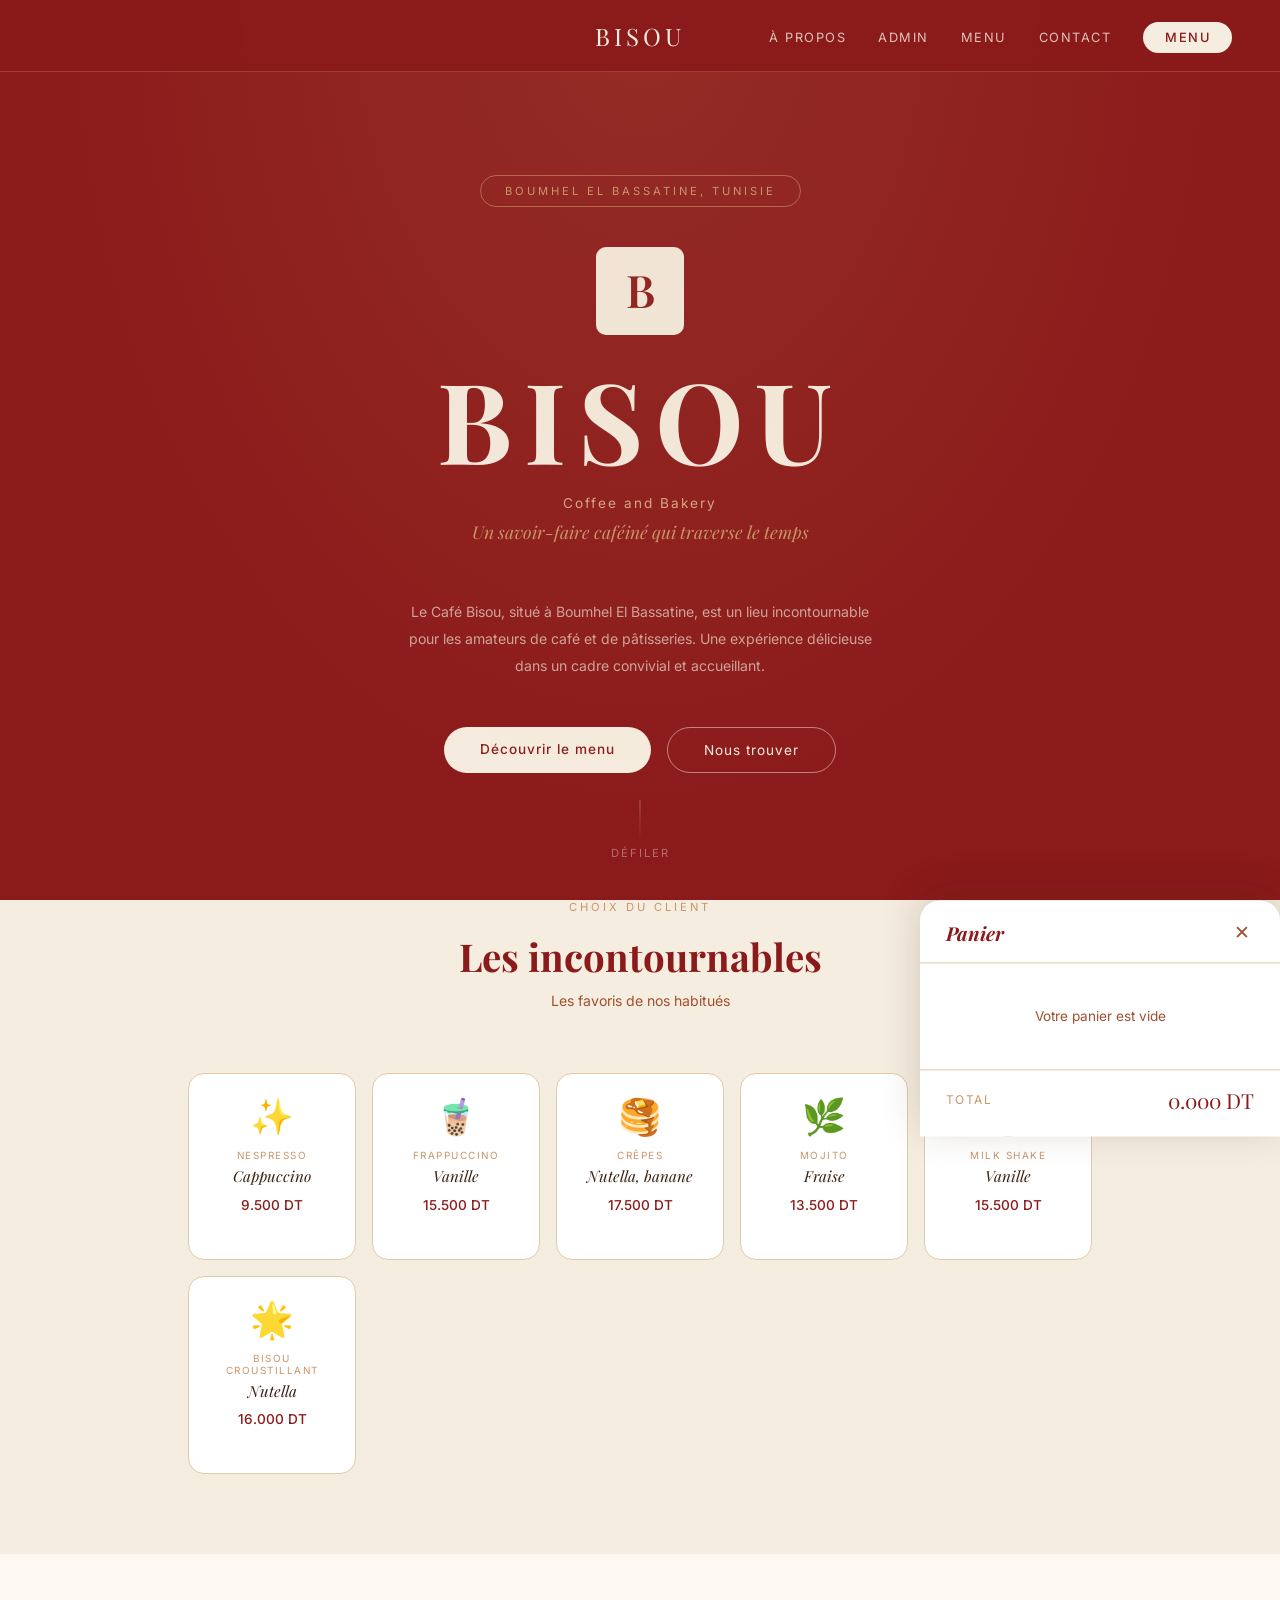
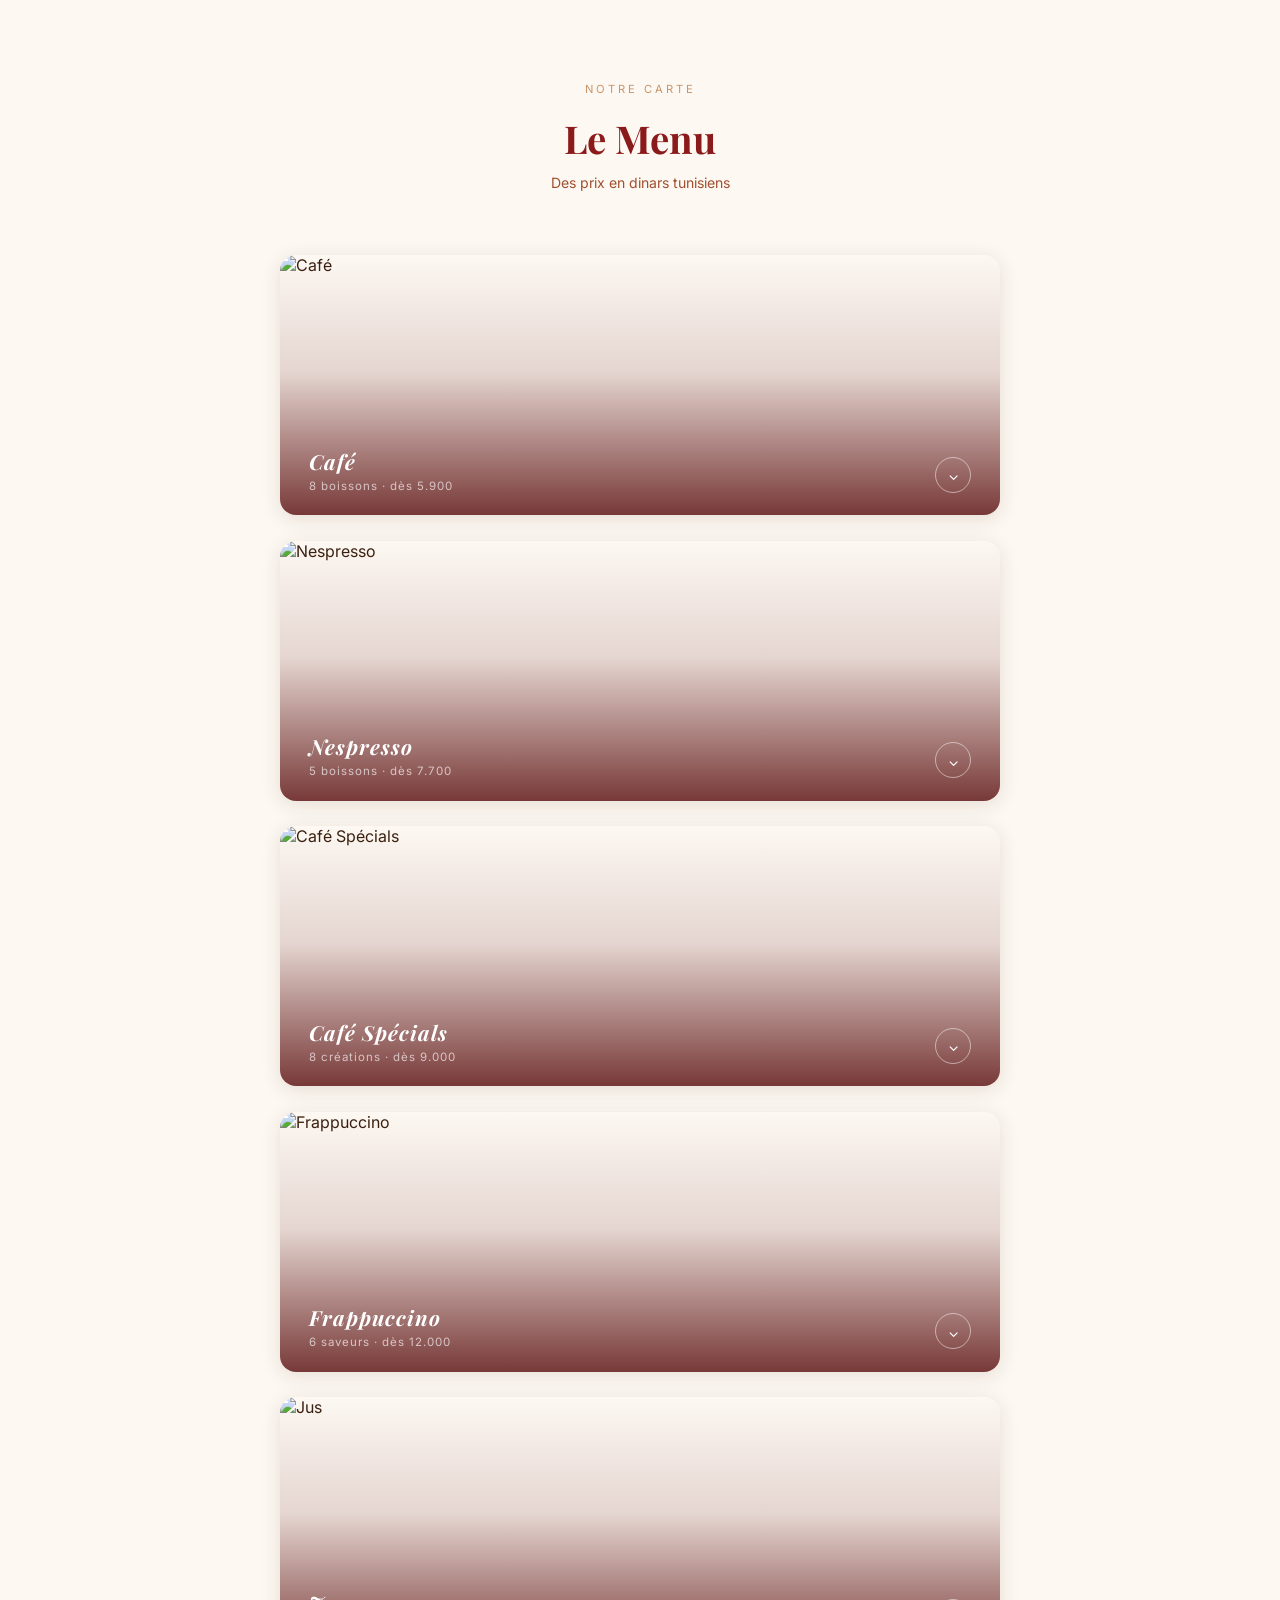
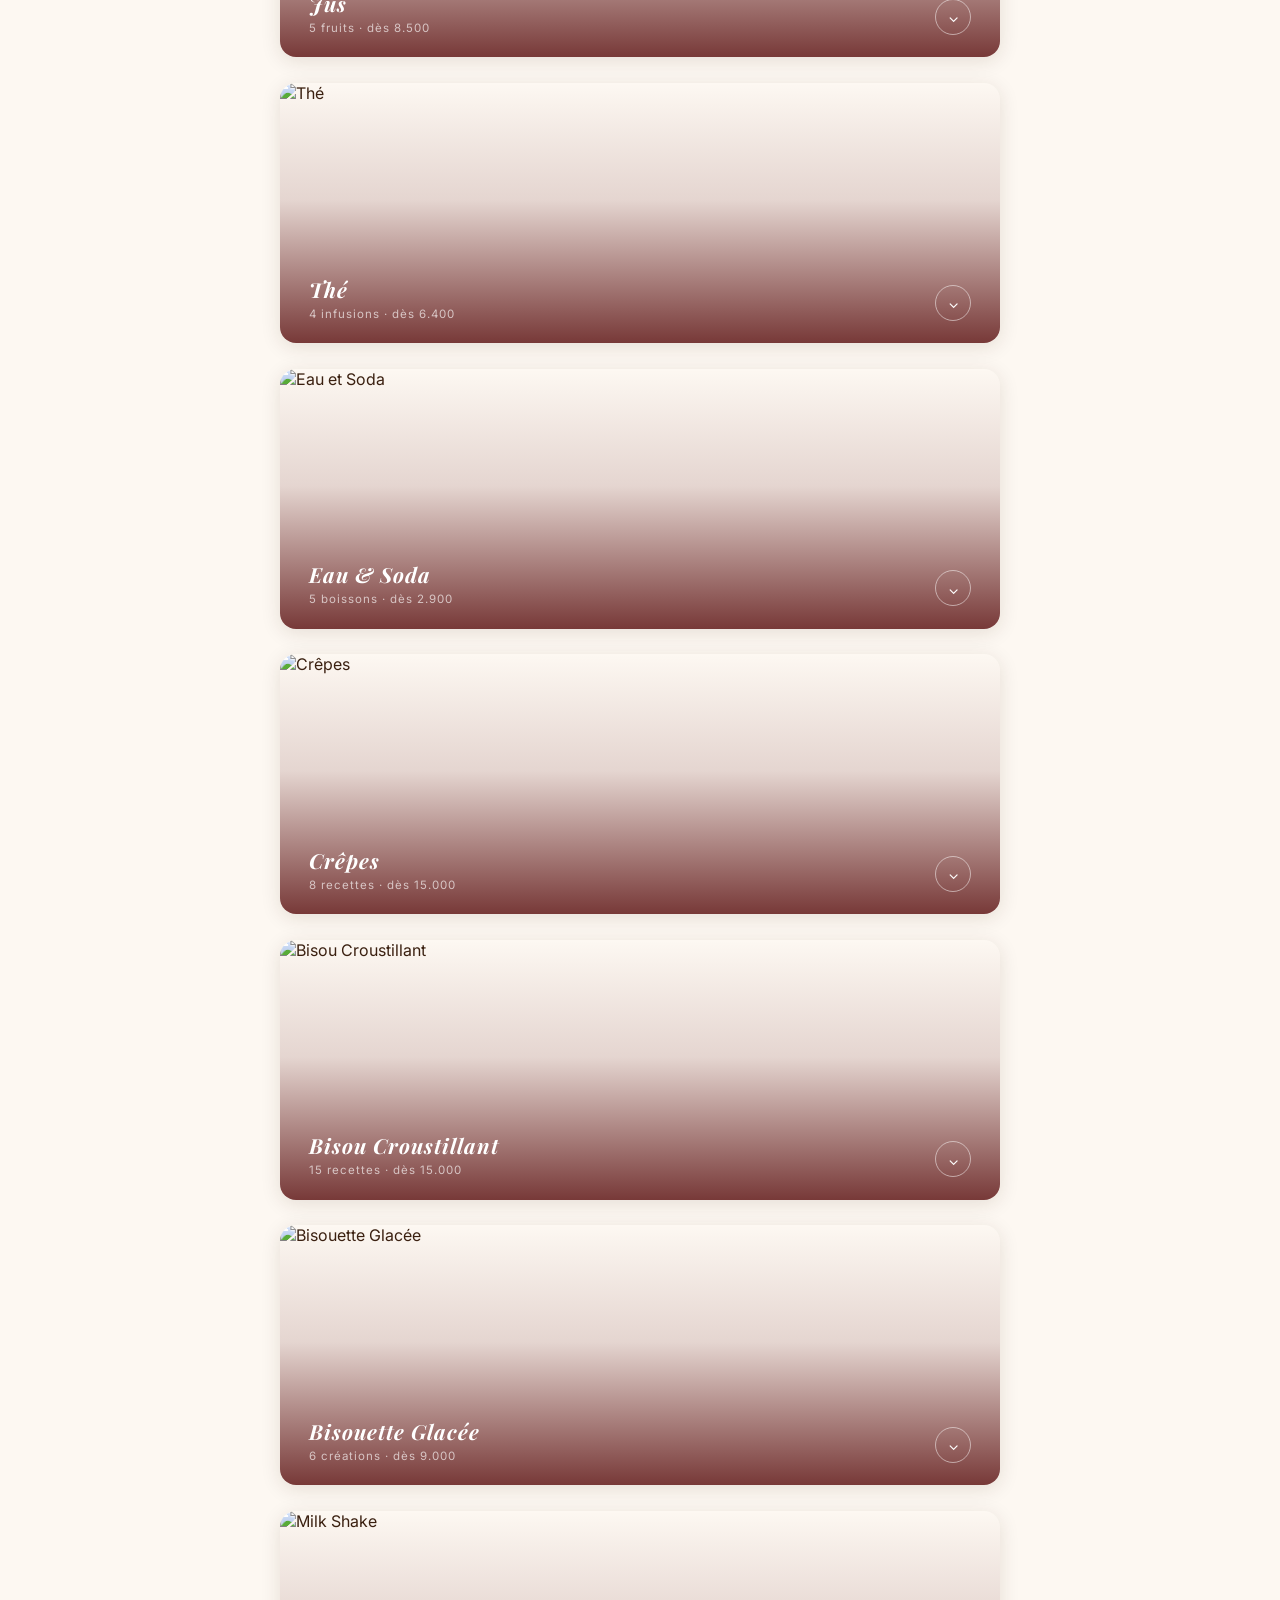
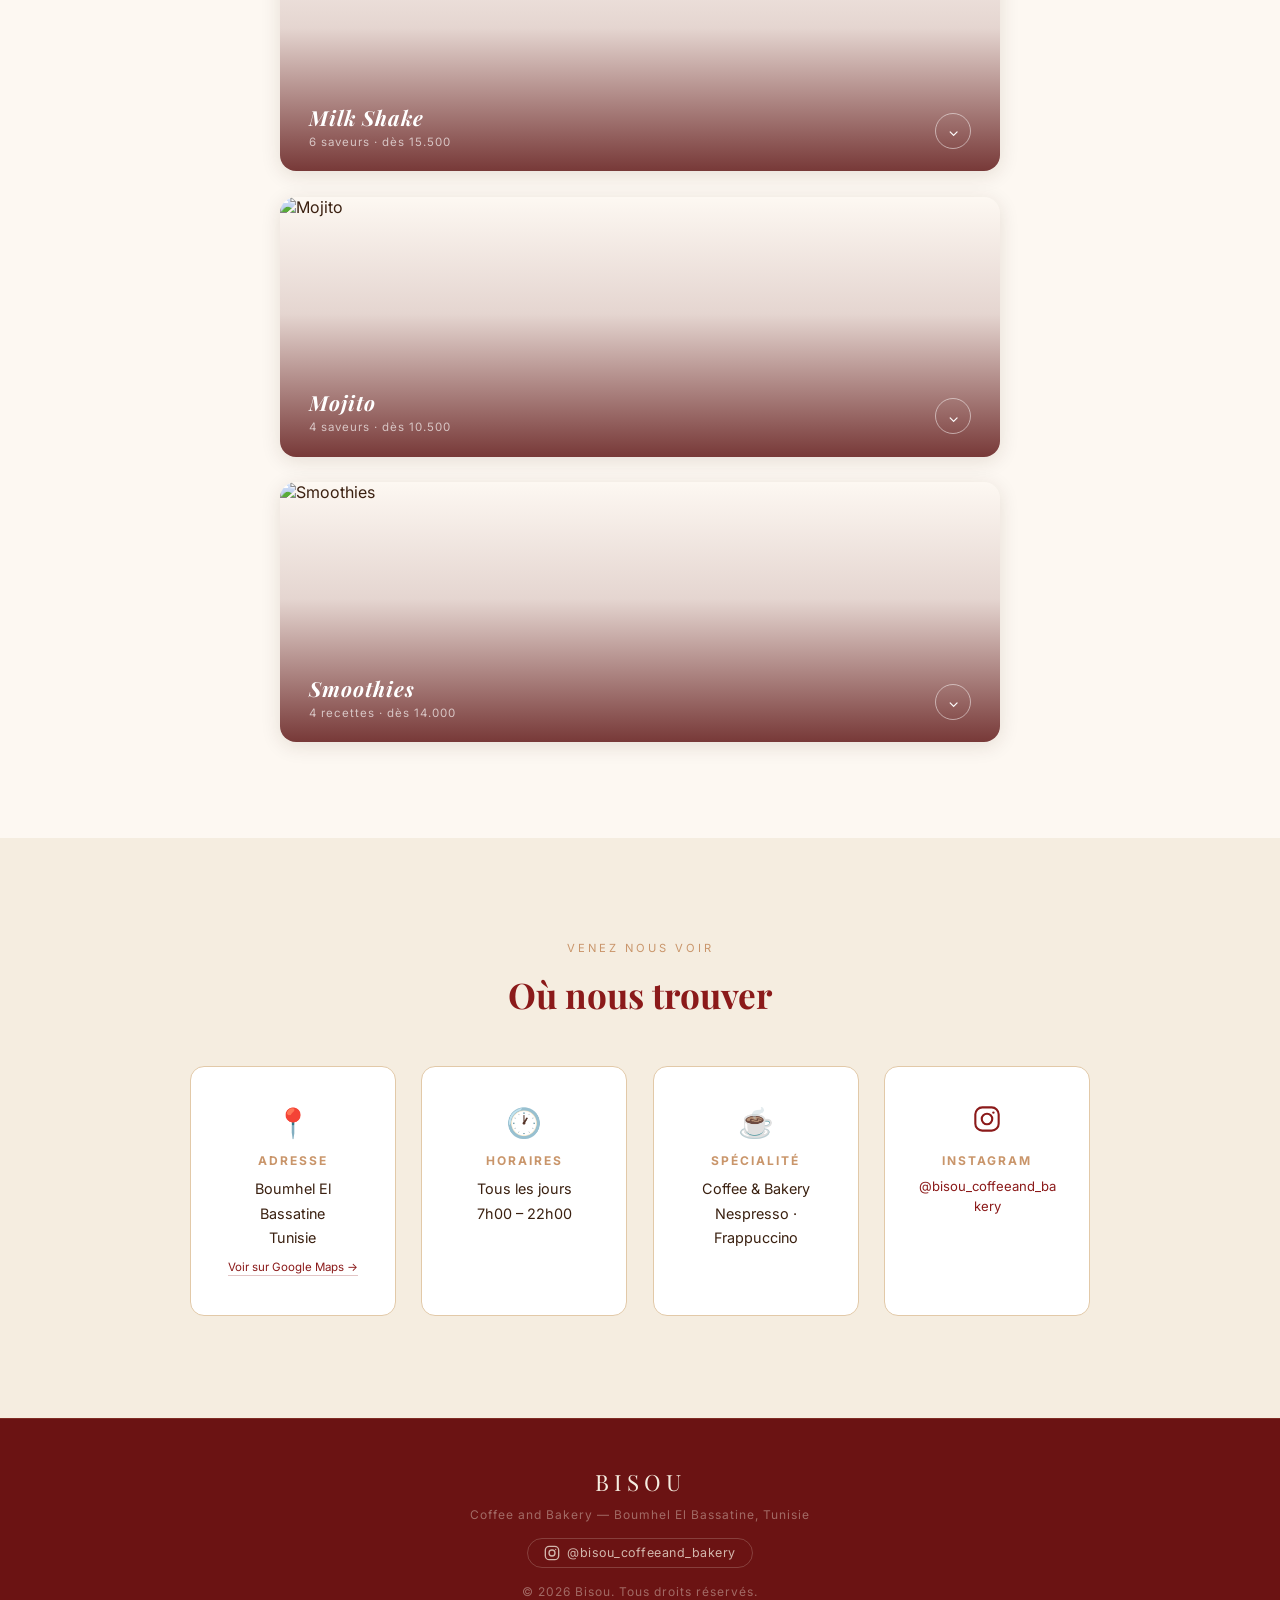
==== commit 04883309: "Rename nav CTA from 'Voir le menu' to 'Menu' Co-Authored-By: Claude Sonnet 4.6 <noreply@anthropic.co" ====
--- a/index.html
+++ b/index.html
@@ -18,7 +18,7 @@
       <li><a href="admin.html">Admin</a></li>
       <li><a href="#menu">Menu</a></li>
       <li><a href="#contact">Contact</a></li>
-      <li><a href="#menu" class="nav-cta">Voir le menu</a></li>
+      <li><a href="#menu" class="nav-cta">Menu</a></li>
     </ul>
     <div class="hamburger" id="hamburger" onclick="toggleNav()">
       <span></span><span></span><span></span>
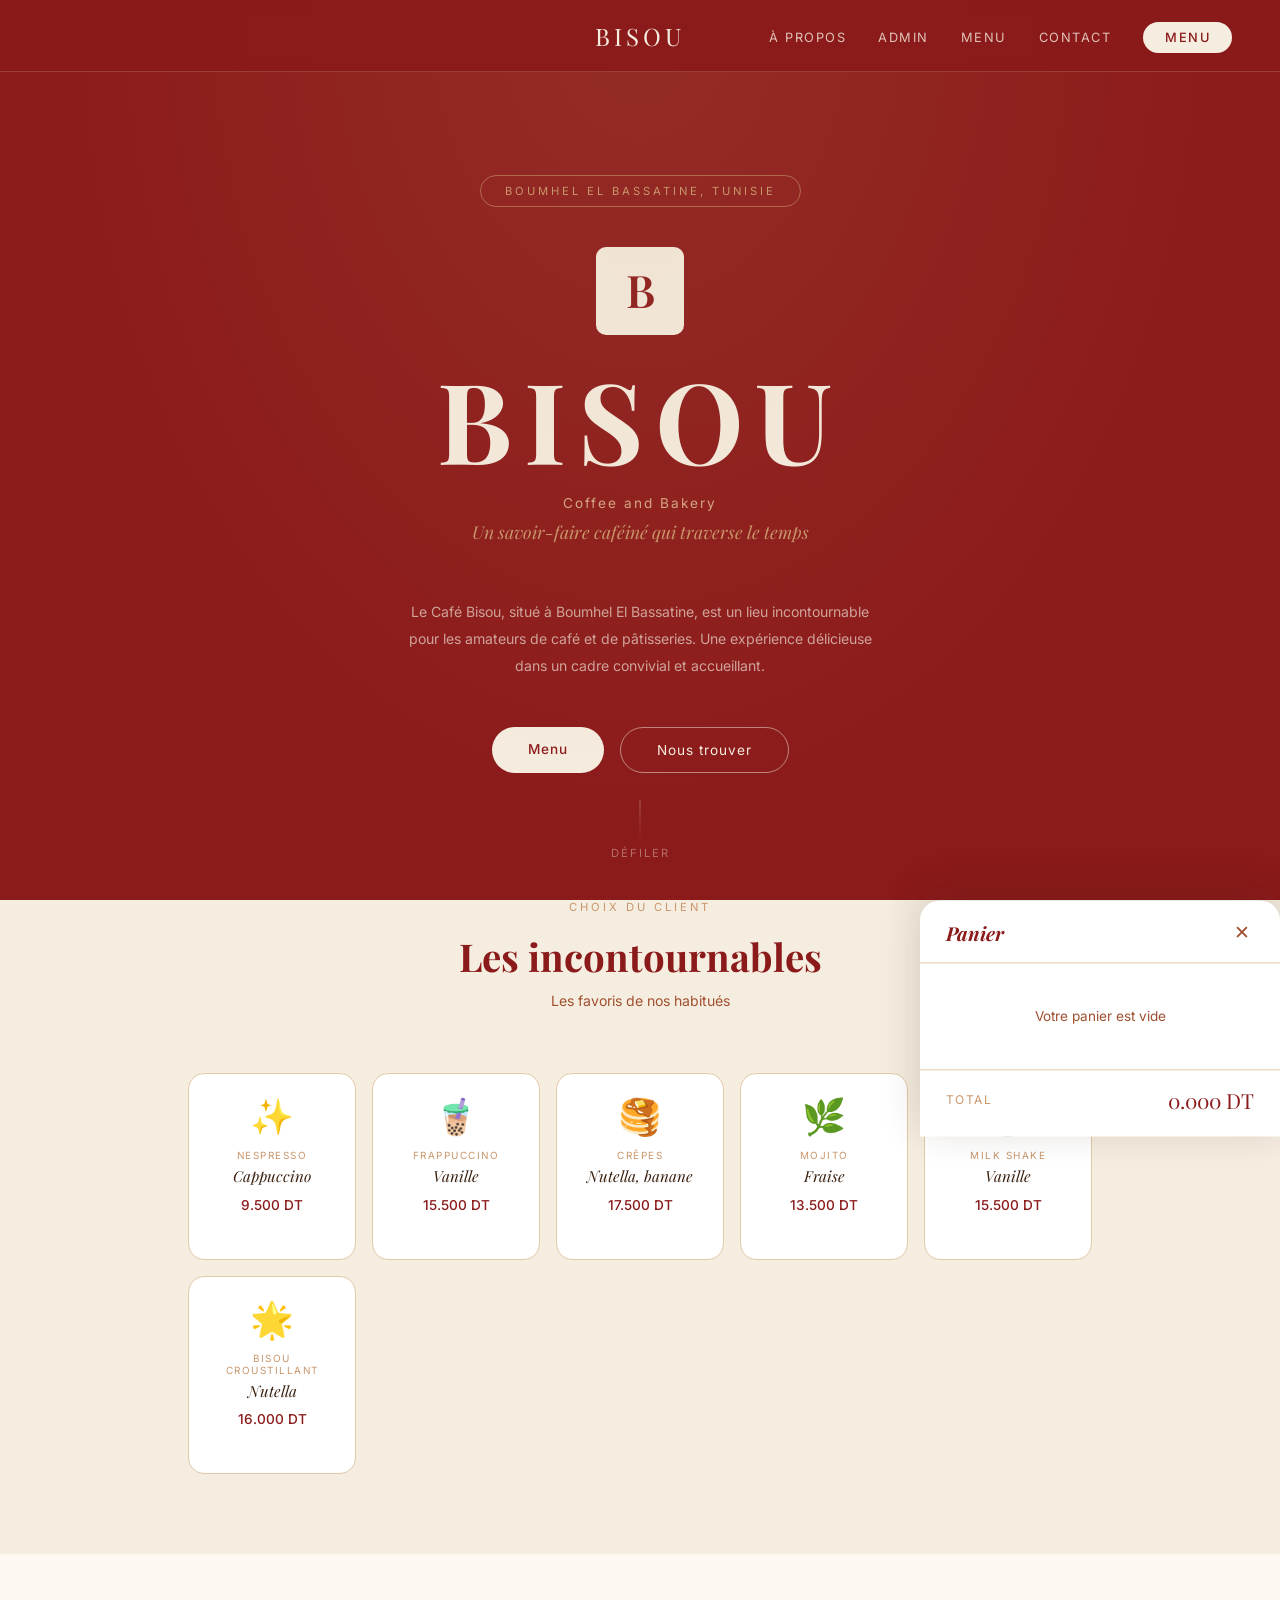
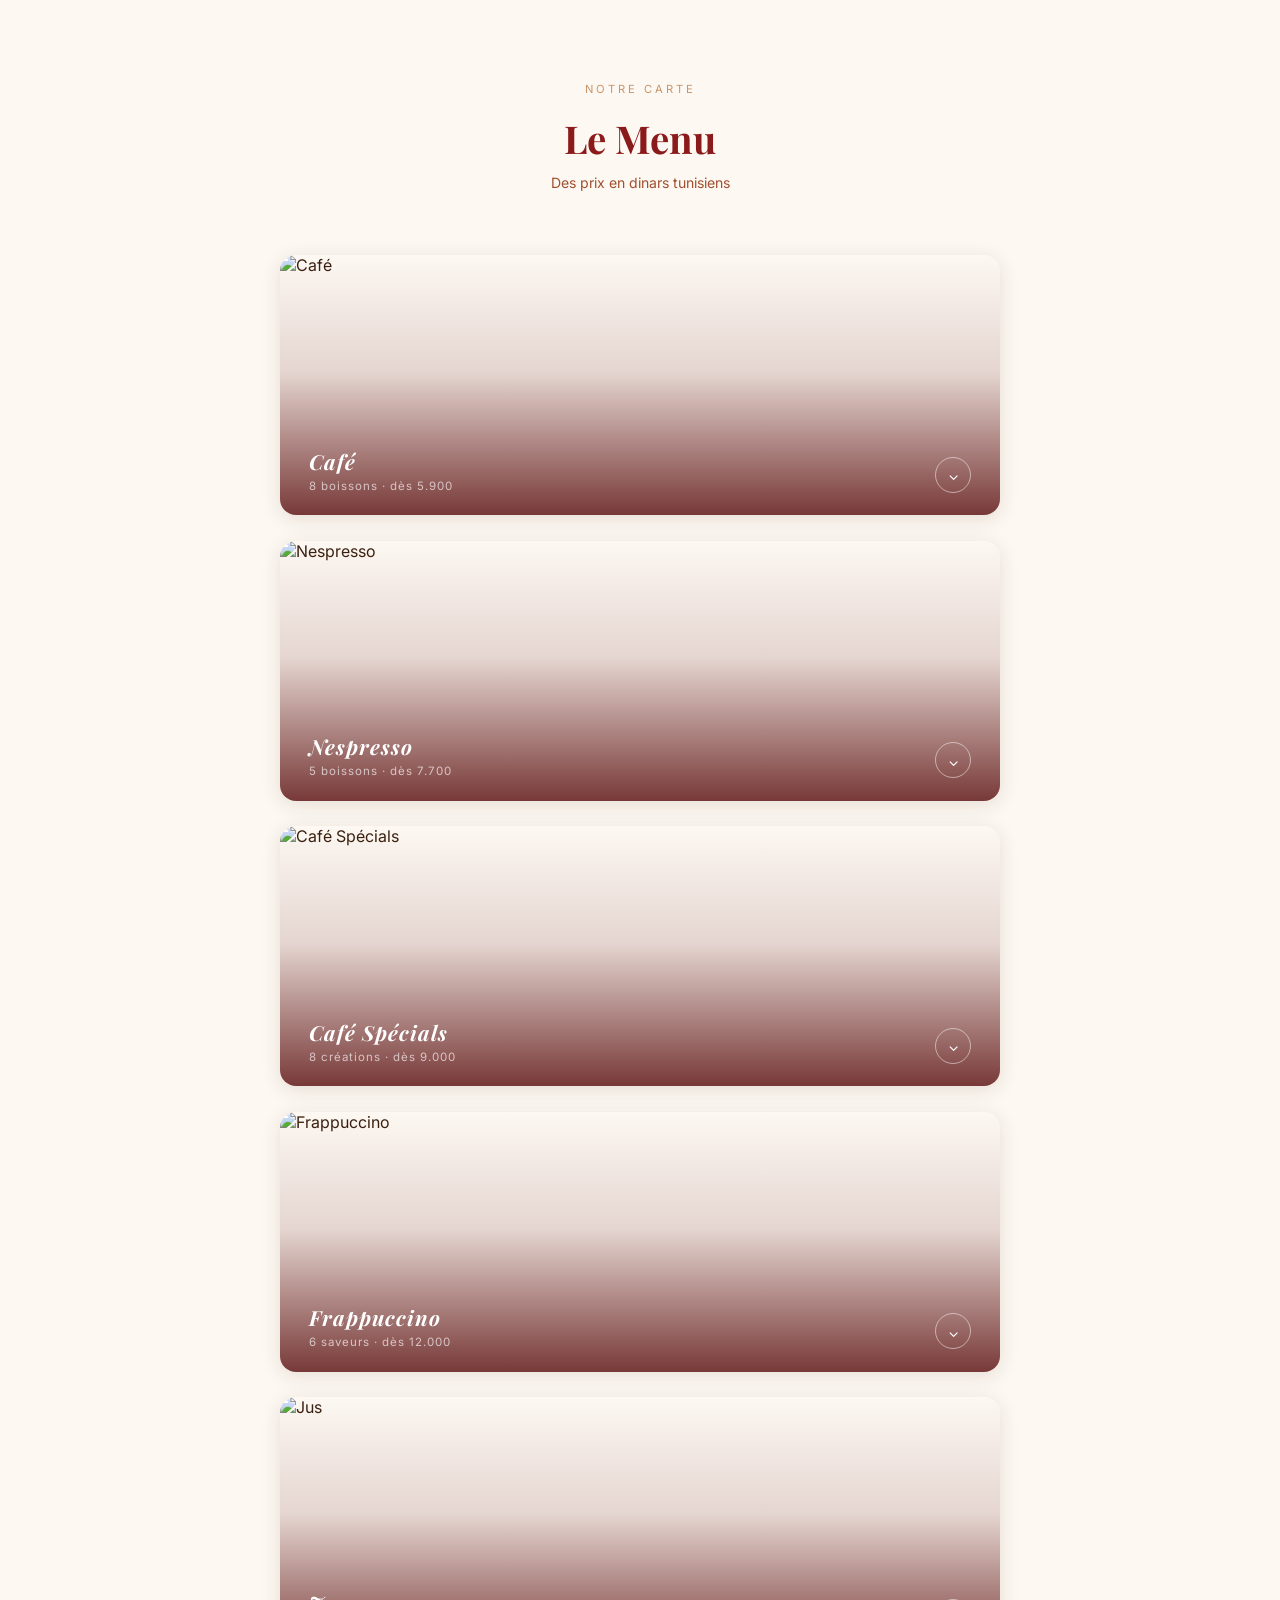
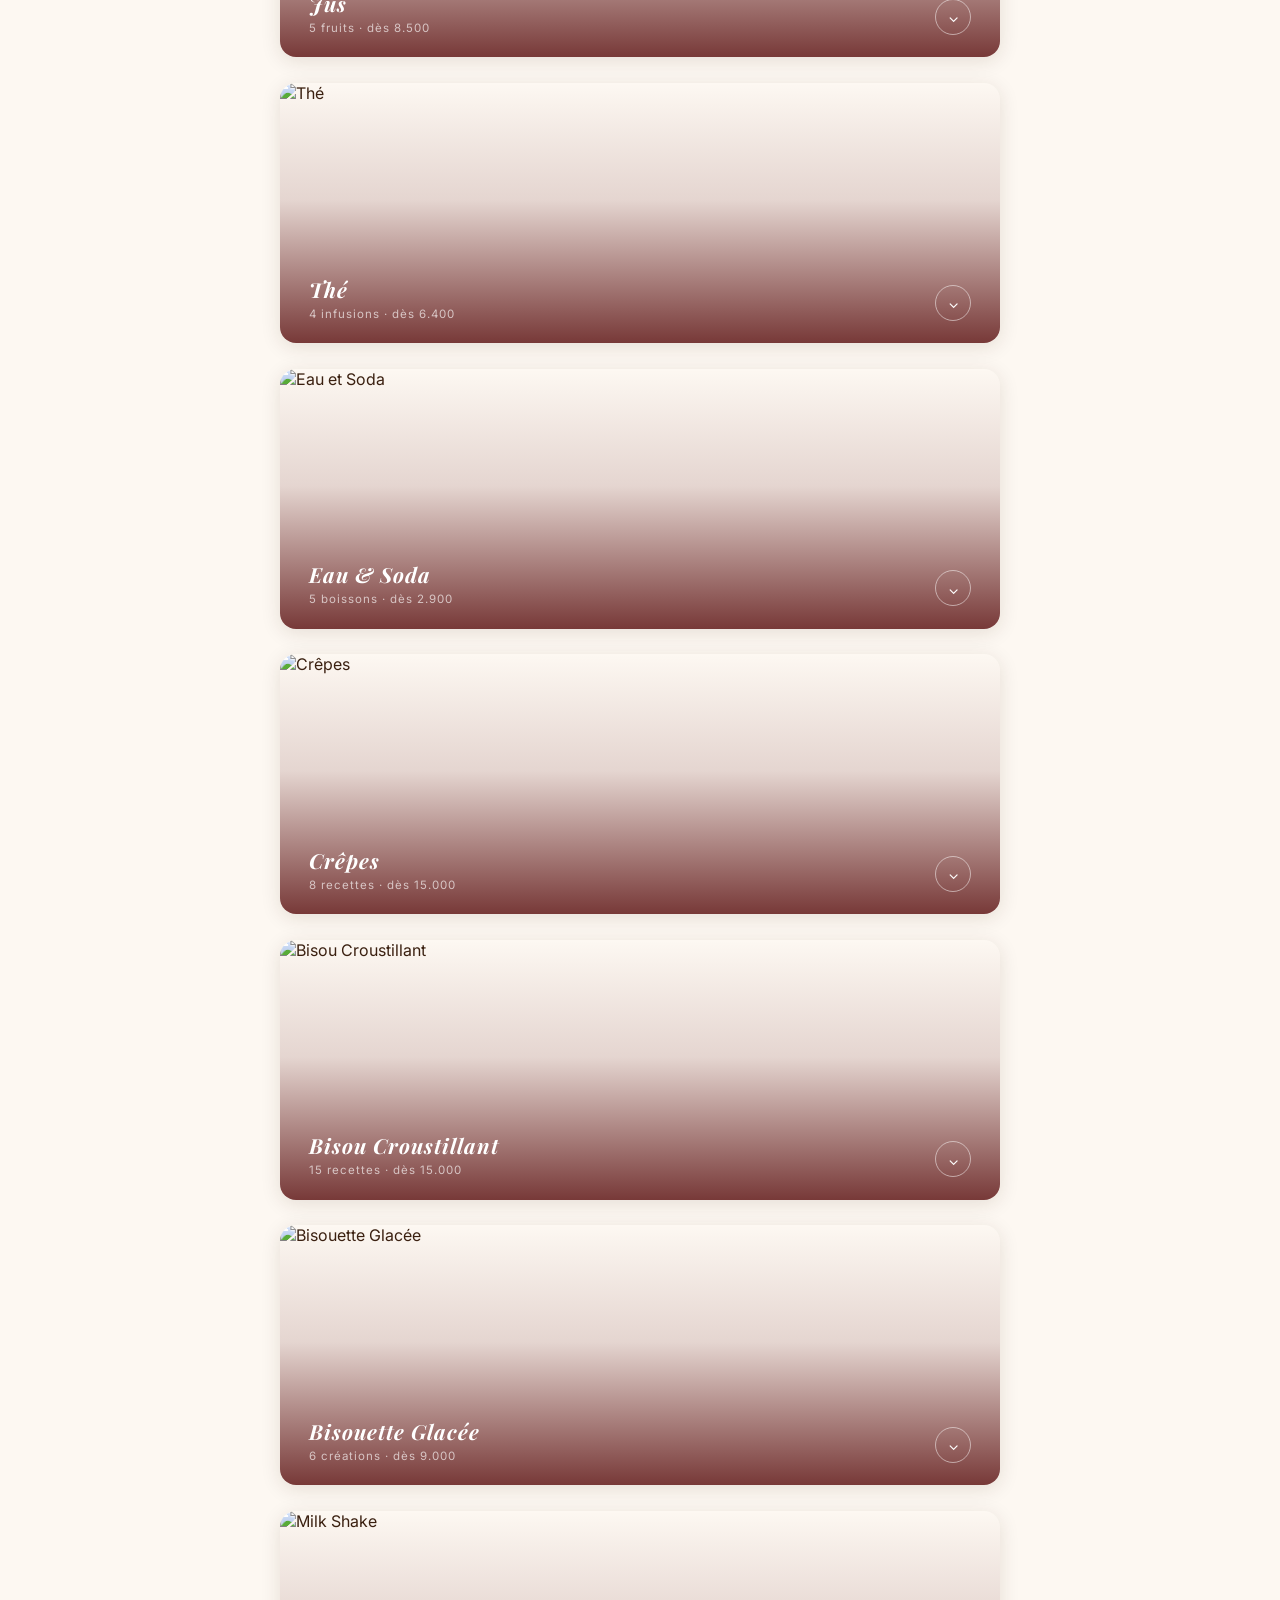
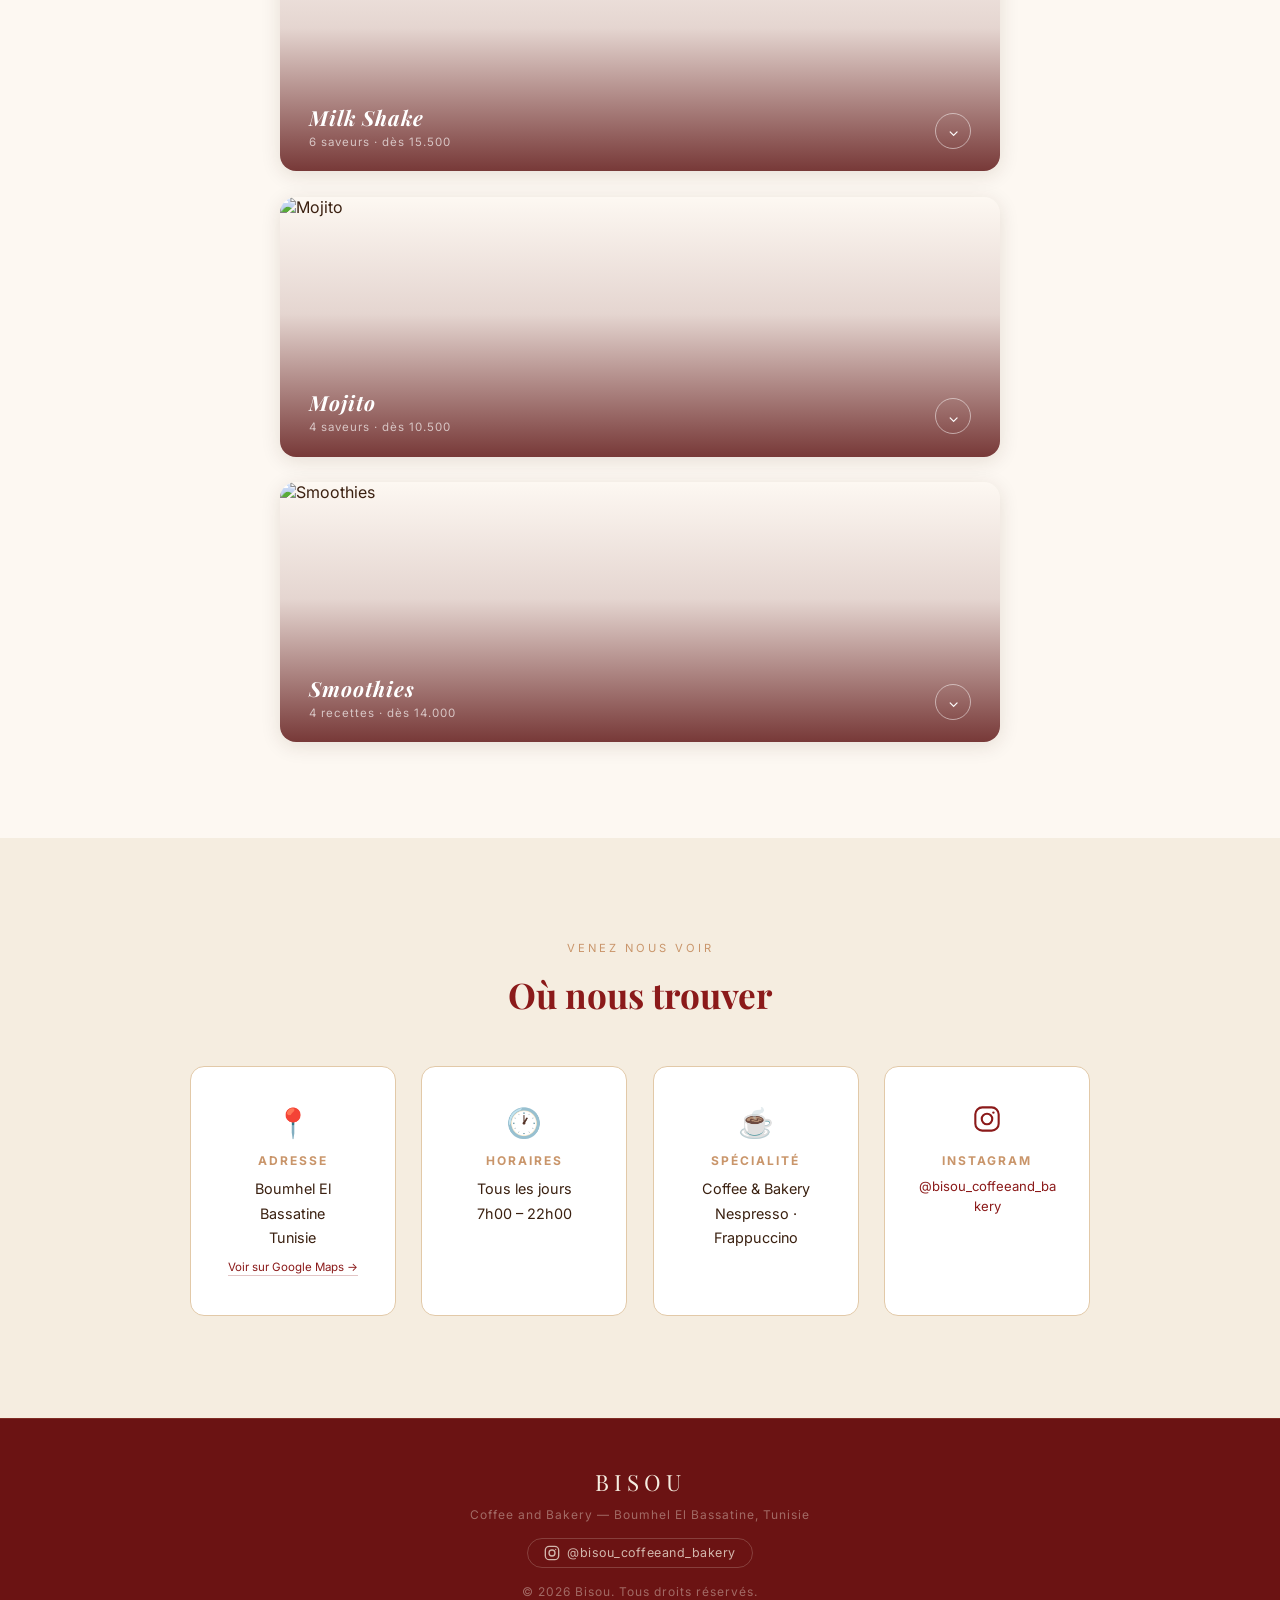
==== commit 0c7727a7: "Rename hero CTA button from 'Découvrir le menu' to 'Menu' Co-Authored-By: Claude Sonnet 4.6 <noreply" ====
--- a/index.html
+++ b/index.html
@@ -36,7 +36,7 @@
       Le Café Bisou, situé à Boumhel El Bassatine, est un lieu incontournable pour les amateurs de café et de pâtisseries. Une expérience délicieuse dans un cadre convivial et accueillant.
     </p>
     <div class="hero-btns">
-      <a href="#menu" class="btn-primary">Découvrir le menu</a>
+      <a href="#menu" class="btn-primary">Menu</a>
       <a href="#contact" class="btn-outline">Nous trouver</a>
     </div>
     <div class="hero-scroll">
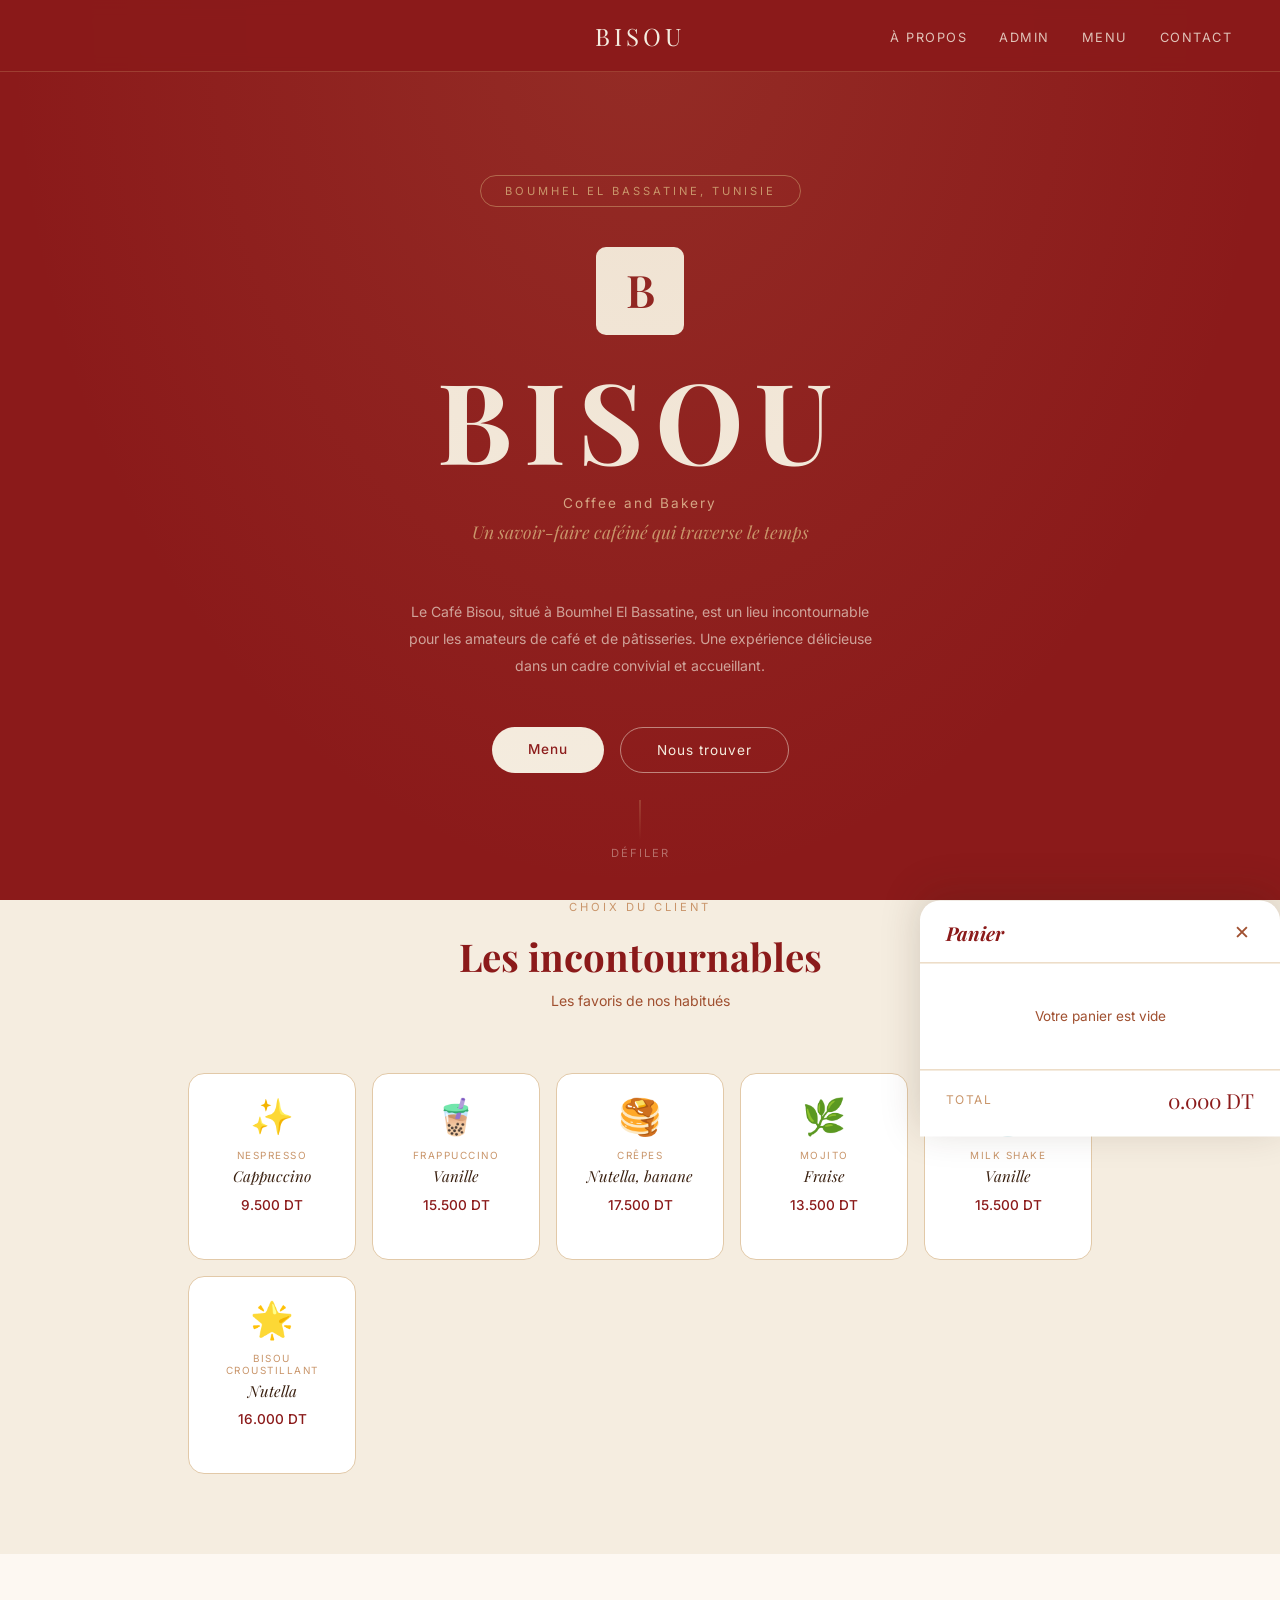
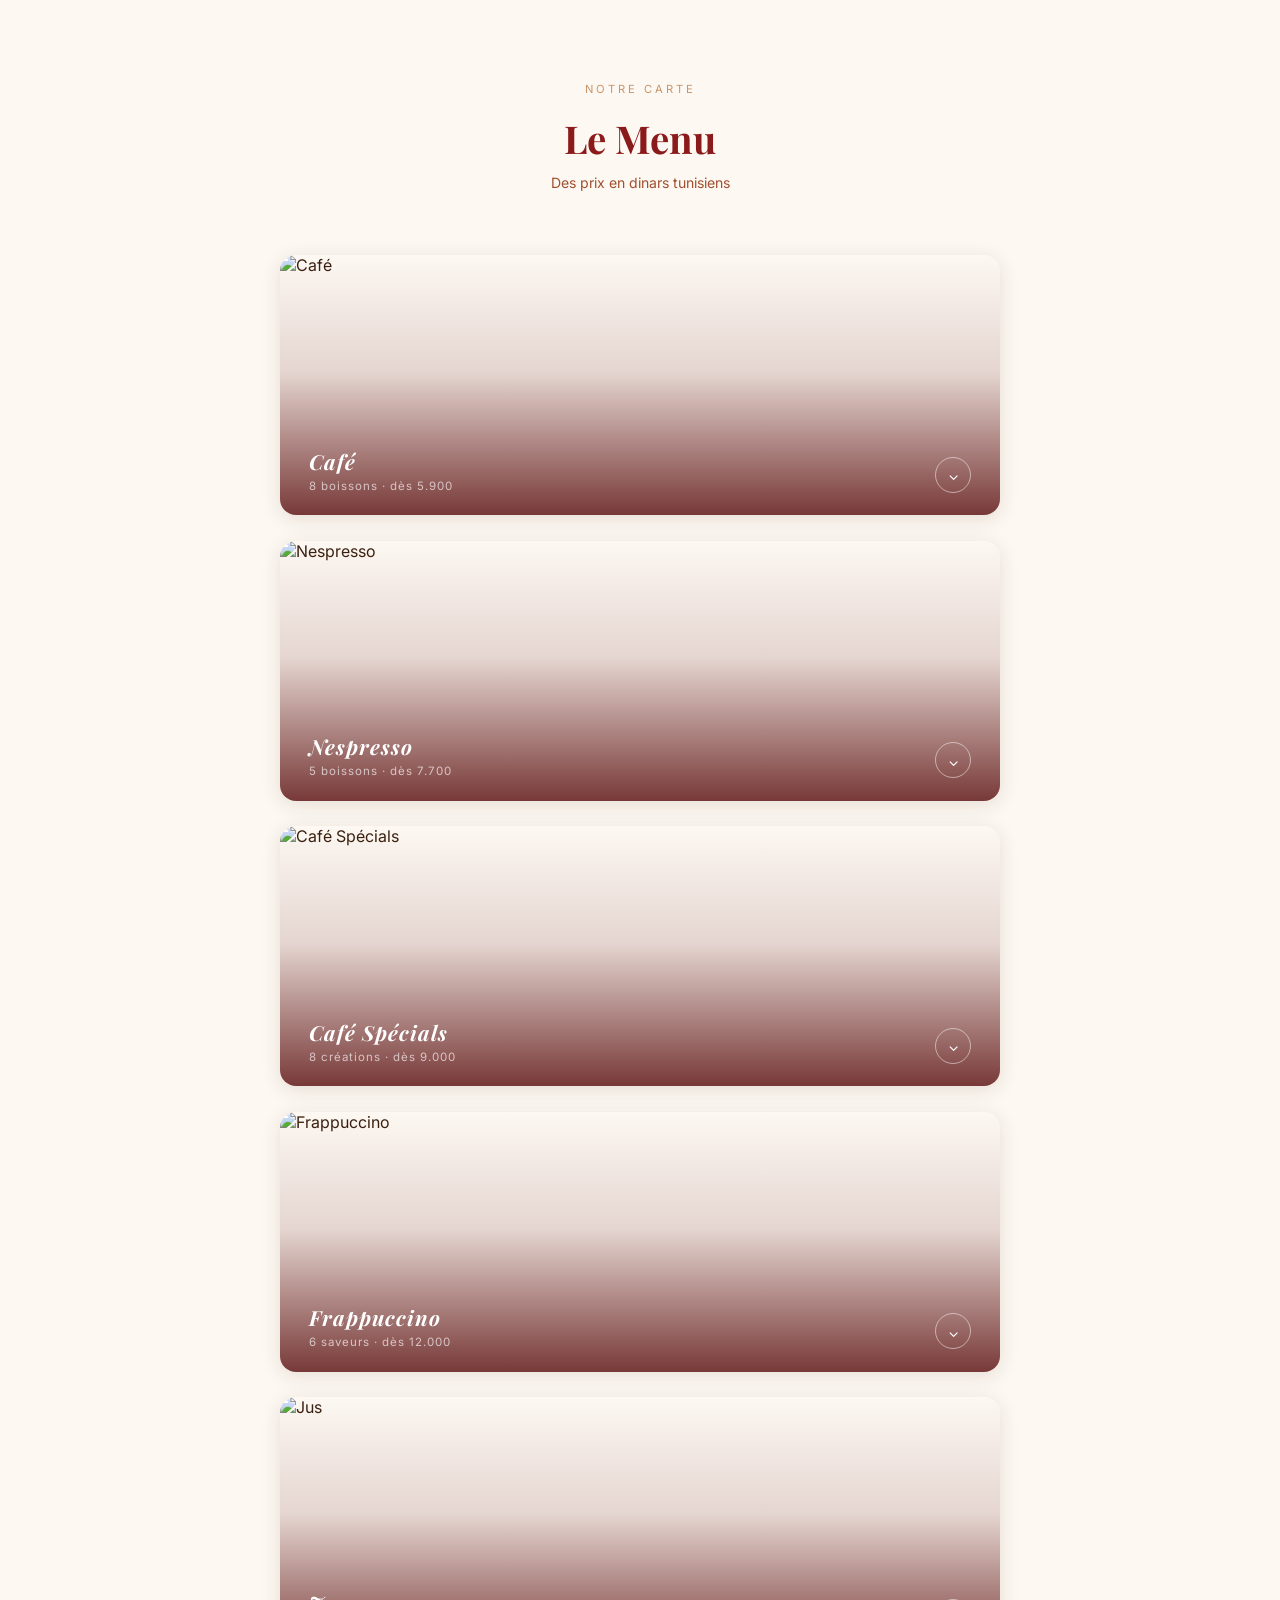
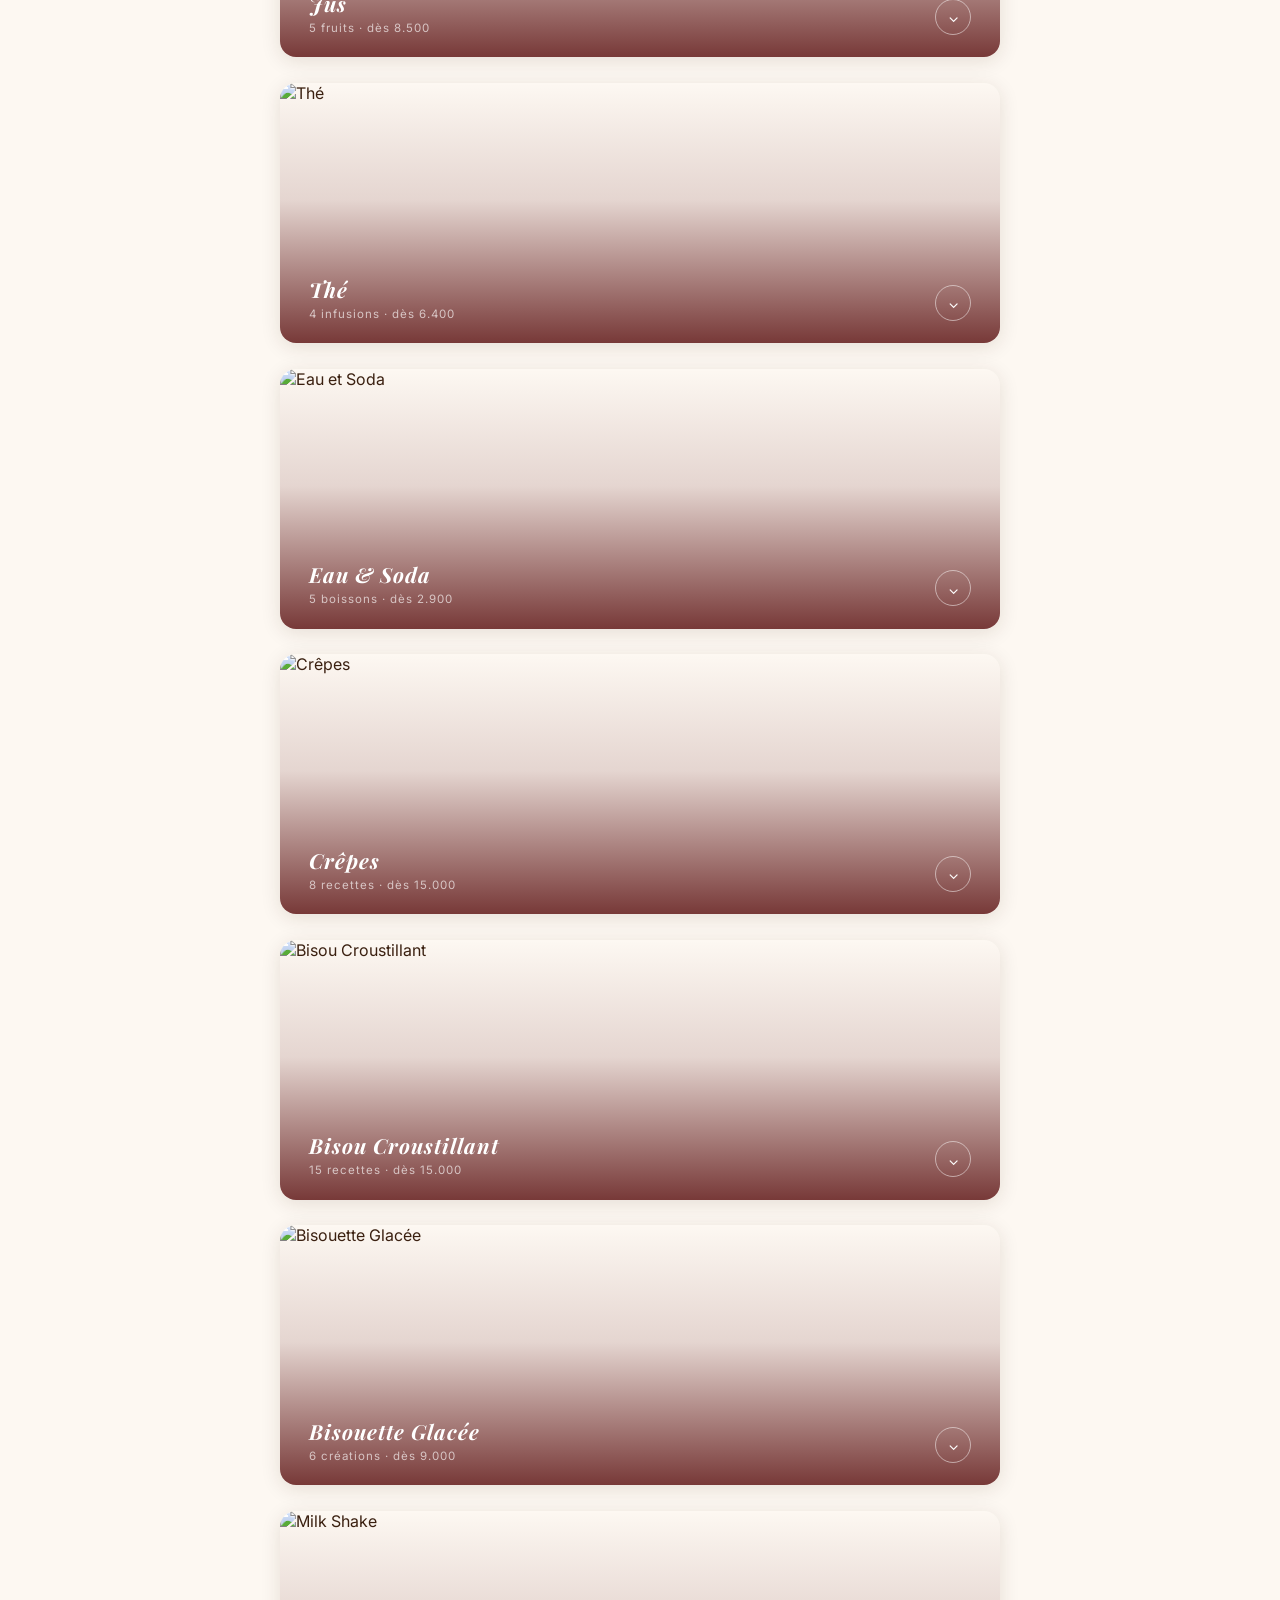
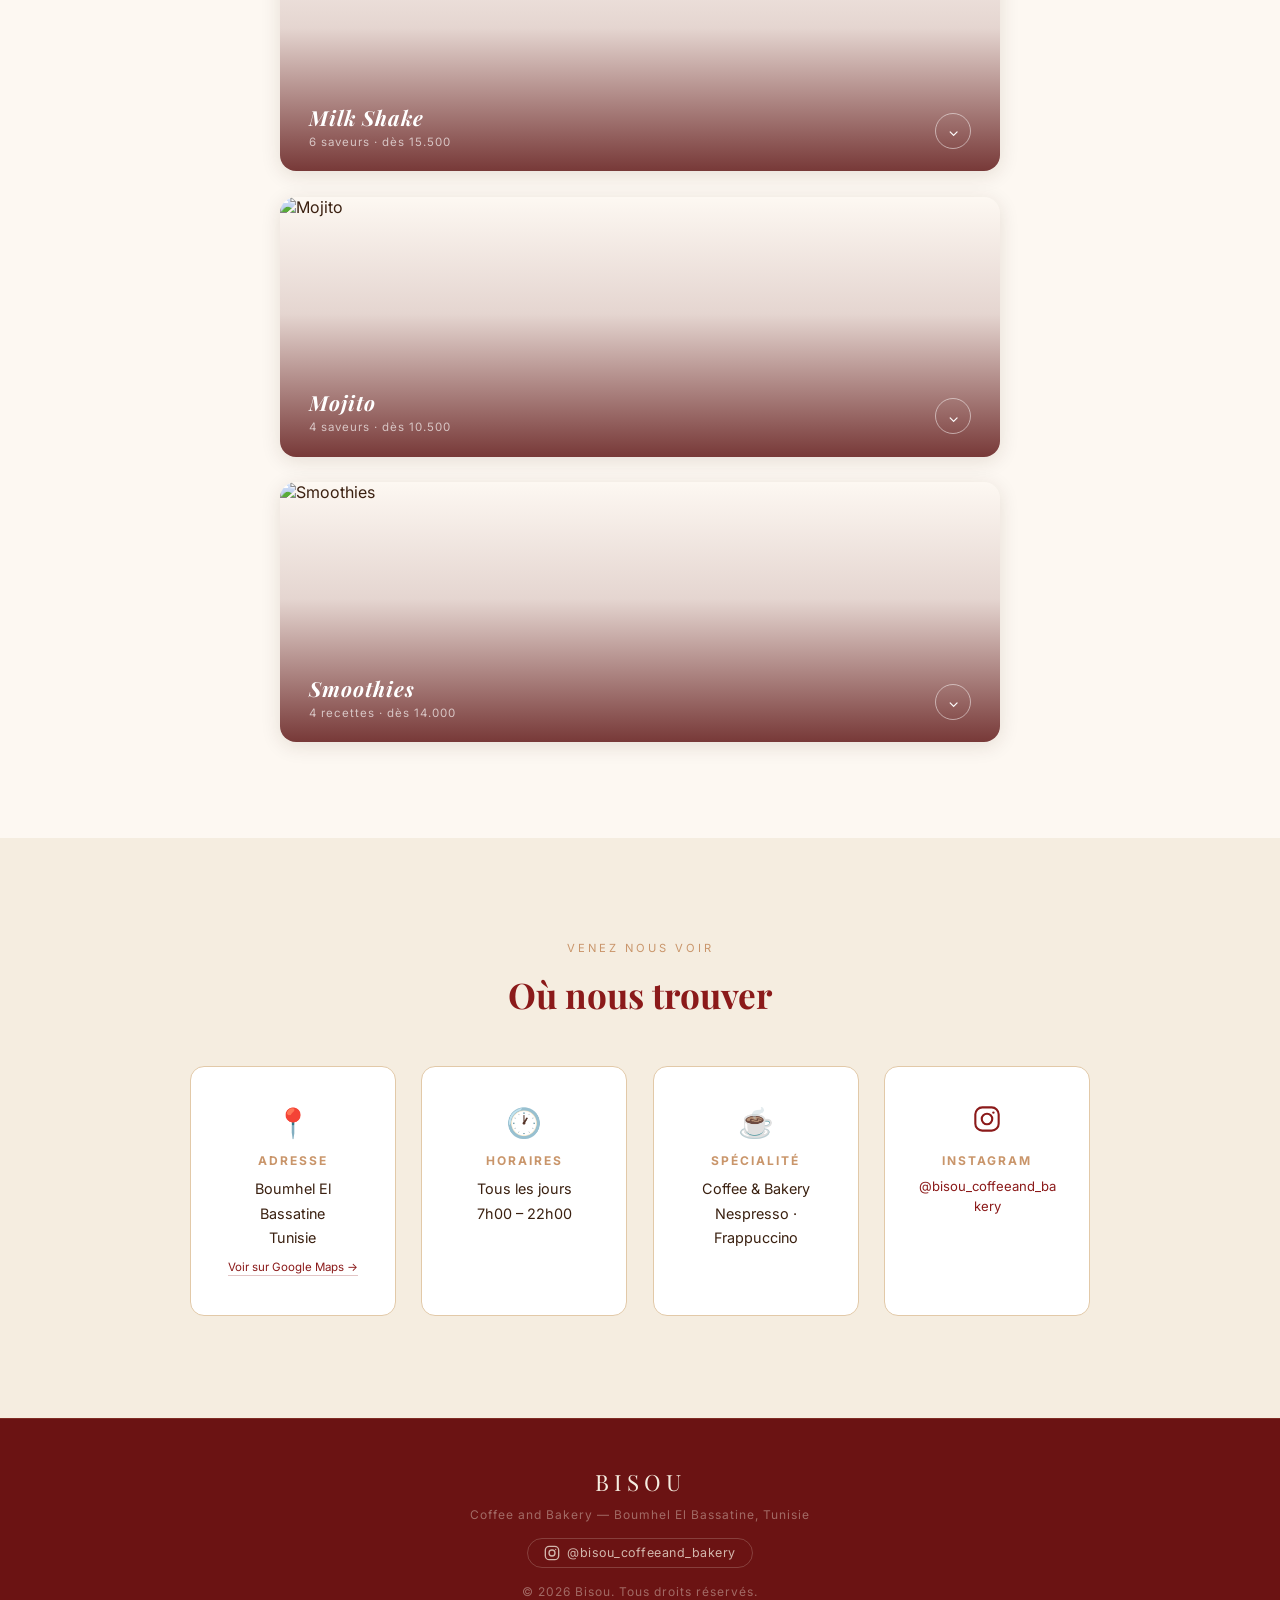
==== commit 2299a506: "Remove duplicate nav-cta 'Menu' pill, keep single Menu link Co-Authored-By: Claude Sonnet 4.6 <norep" ====
--- a/index.html
+++ b/index.html
@@ -18,7 +18,6 @@
       <li><a href="admin.html">Admin</a></li>
       <li><a href="#menu">Menu</a></li>
       <li><a href="#contact">Contact</a></li>
-      <li><a href="#menu" class="nav-cta">Menu</a></li>
     </ul>
     <div class="hamburger" id="hamburger" onclick="toggleNav()">
       <span></span><span></span><span></span>
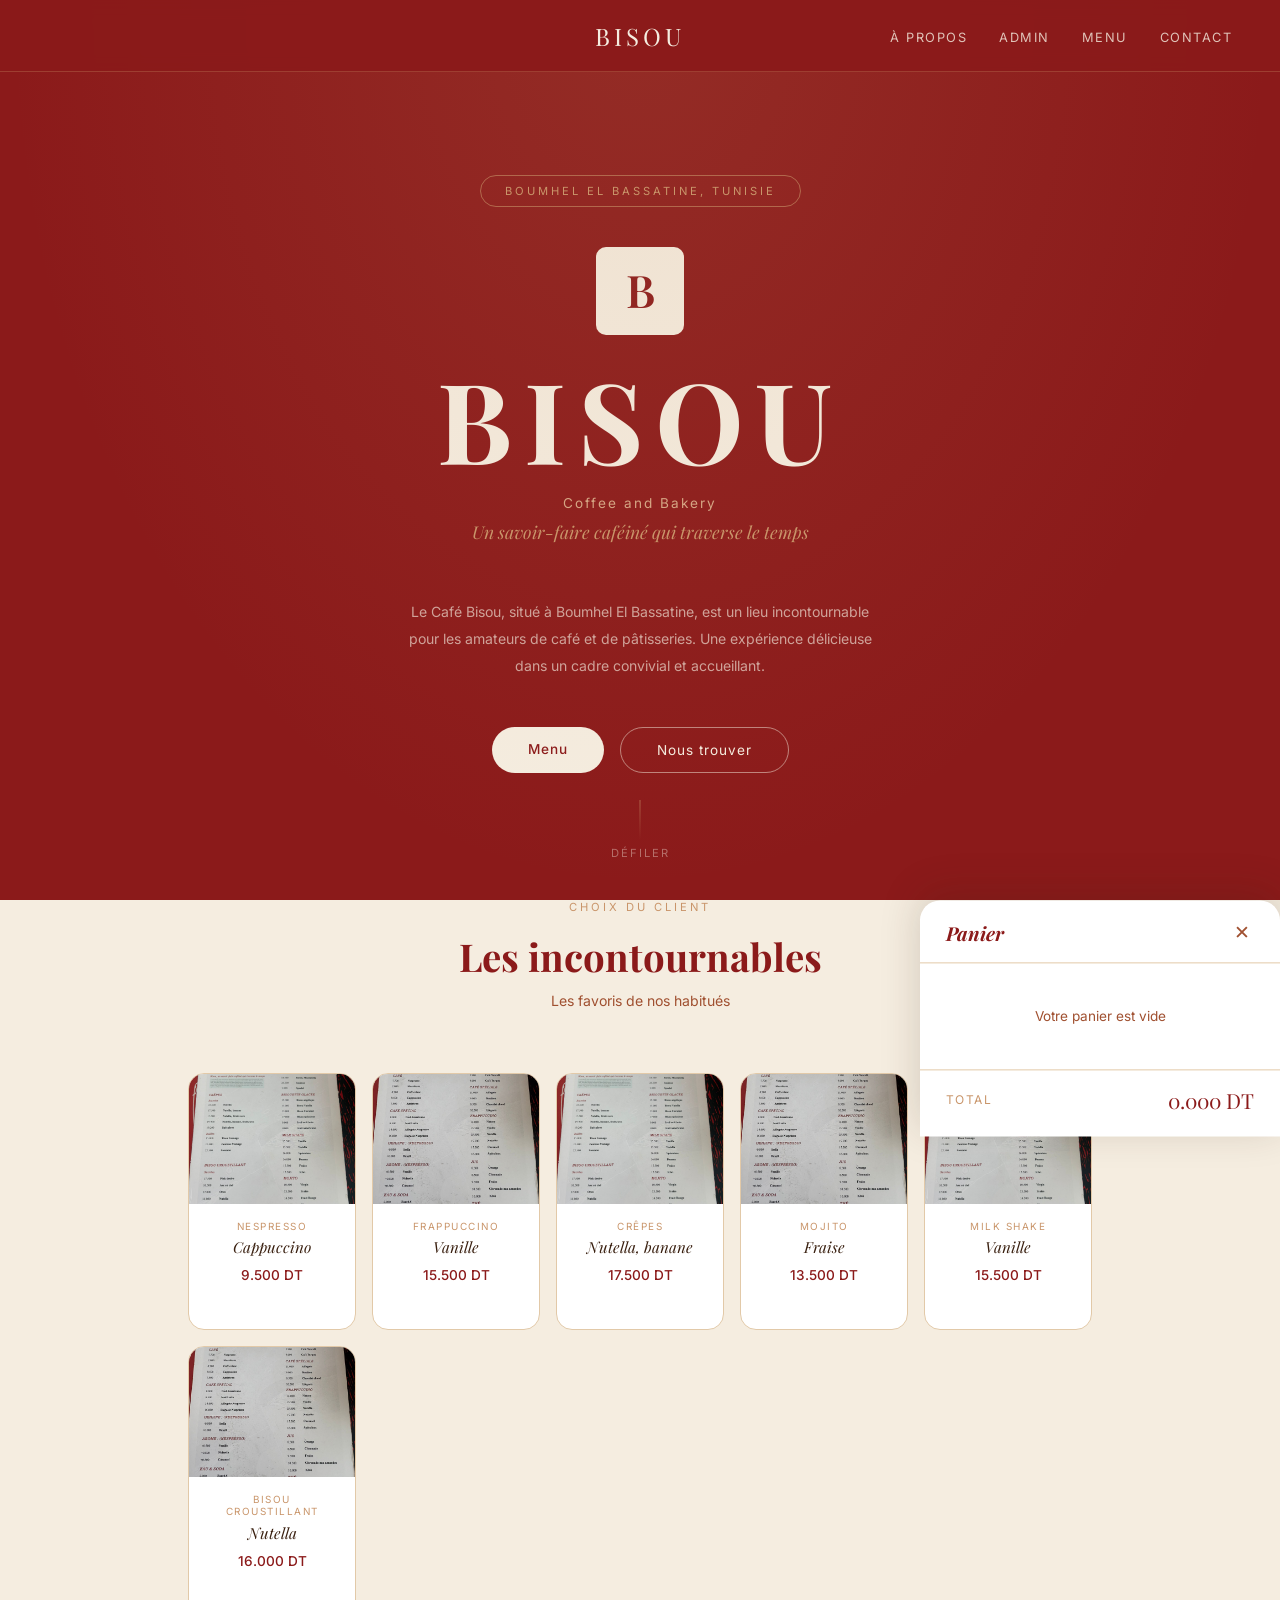
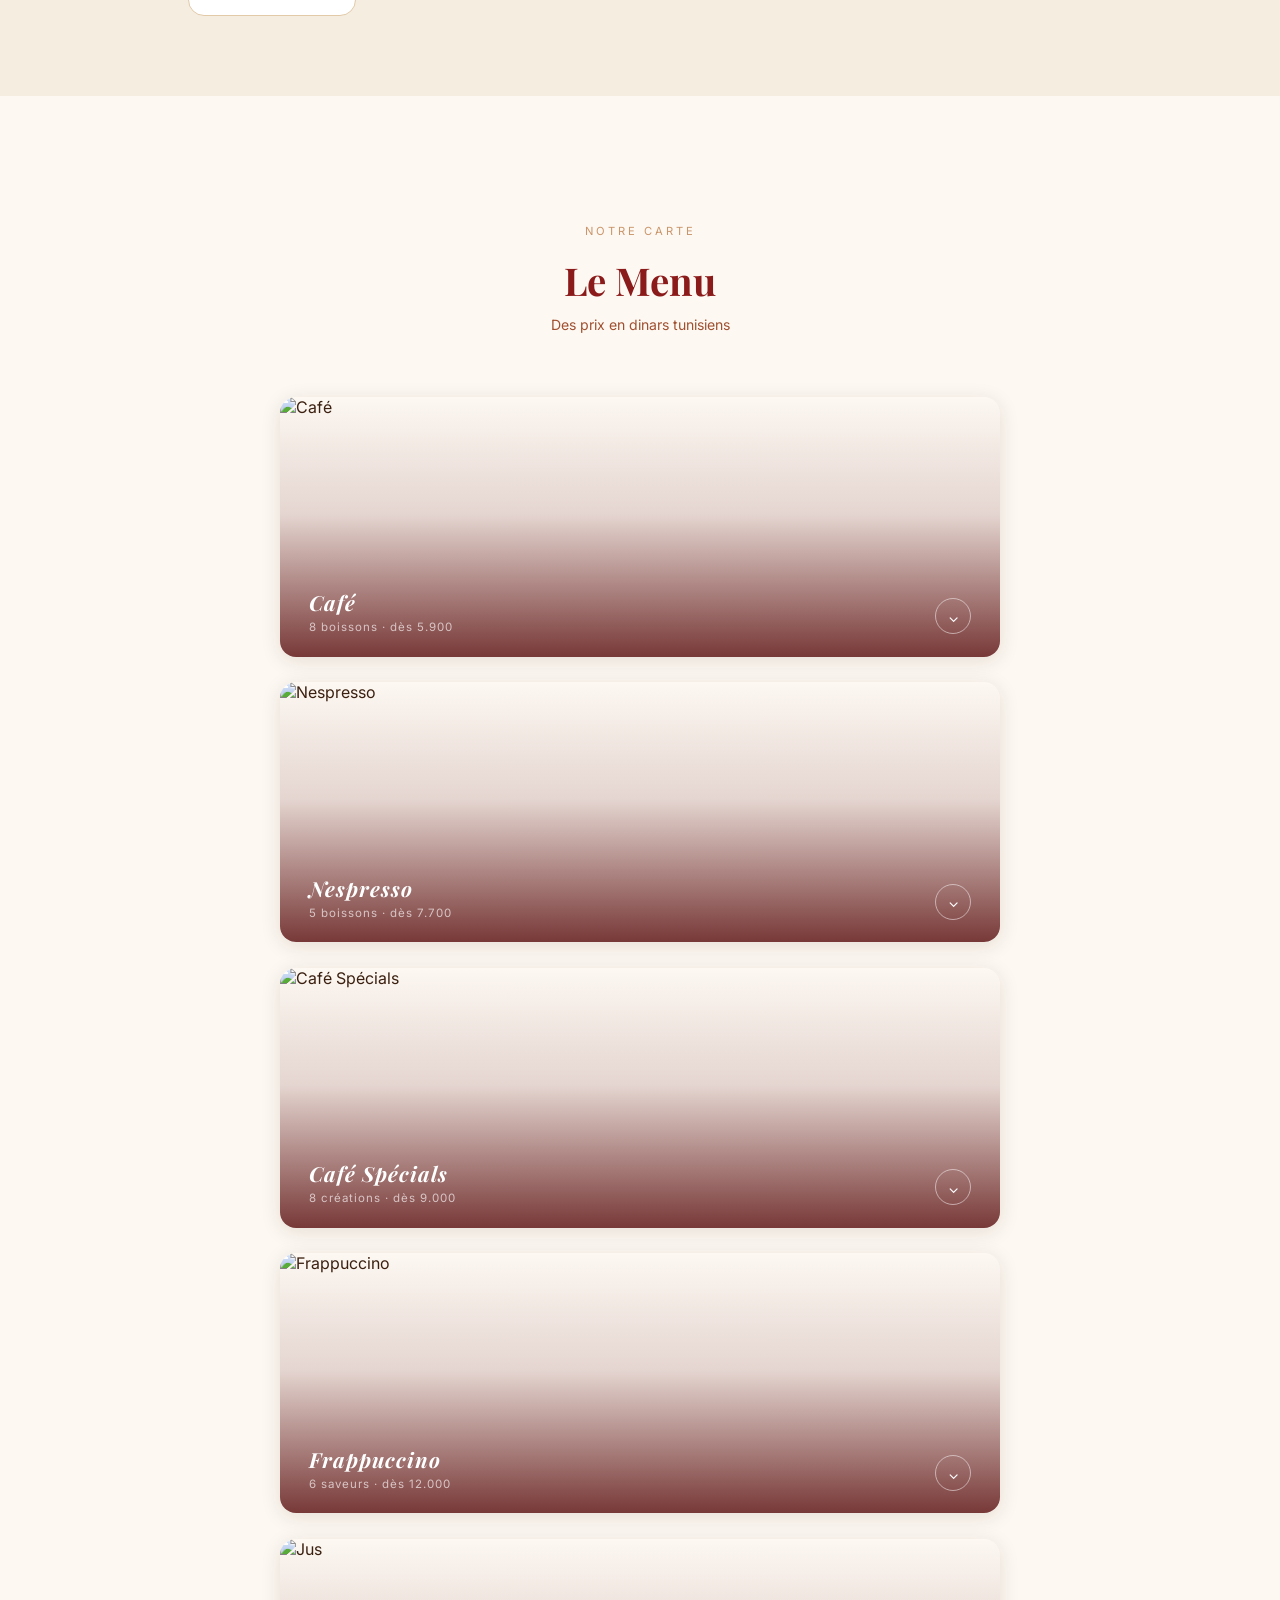
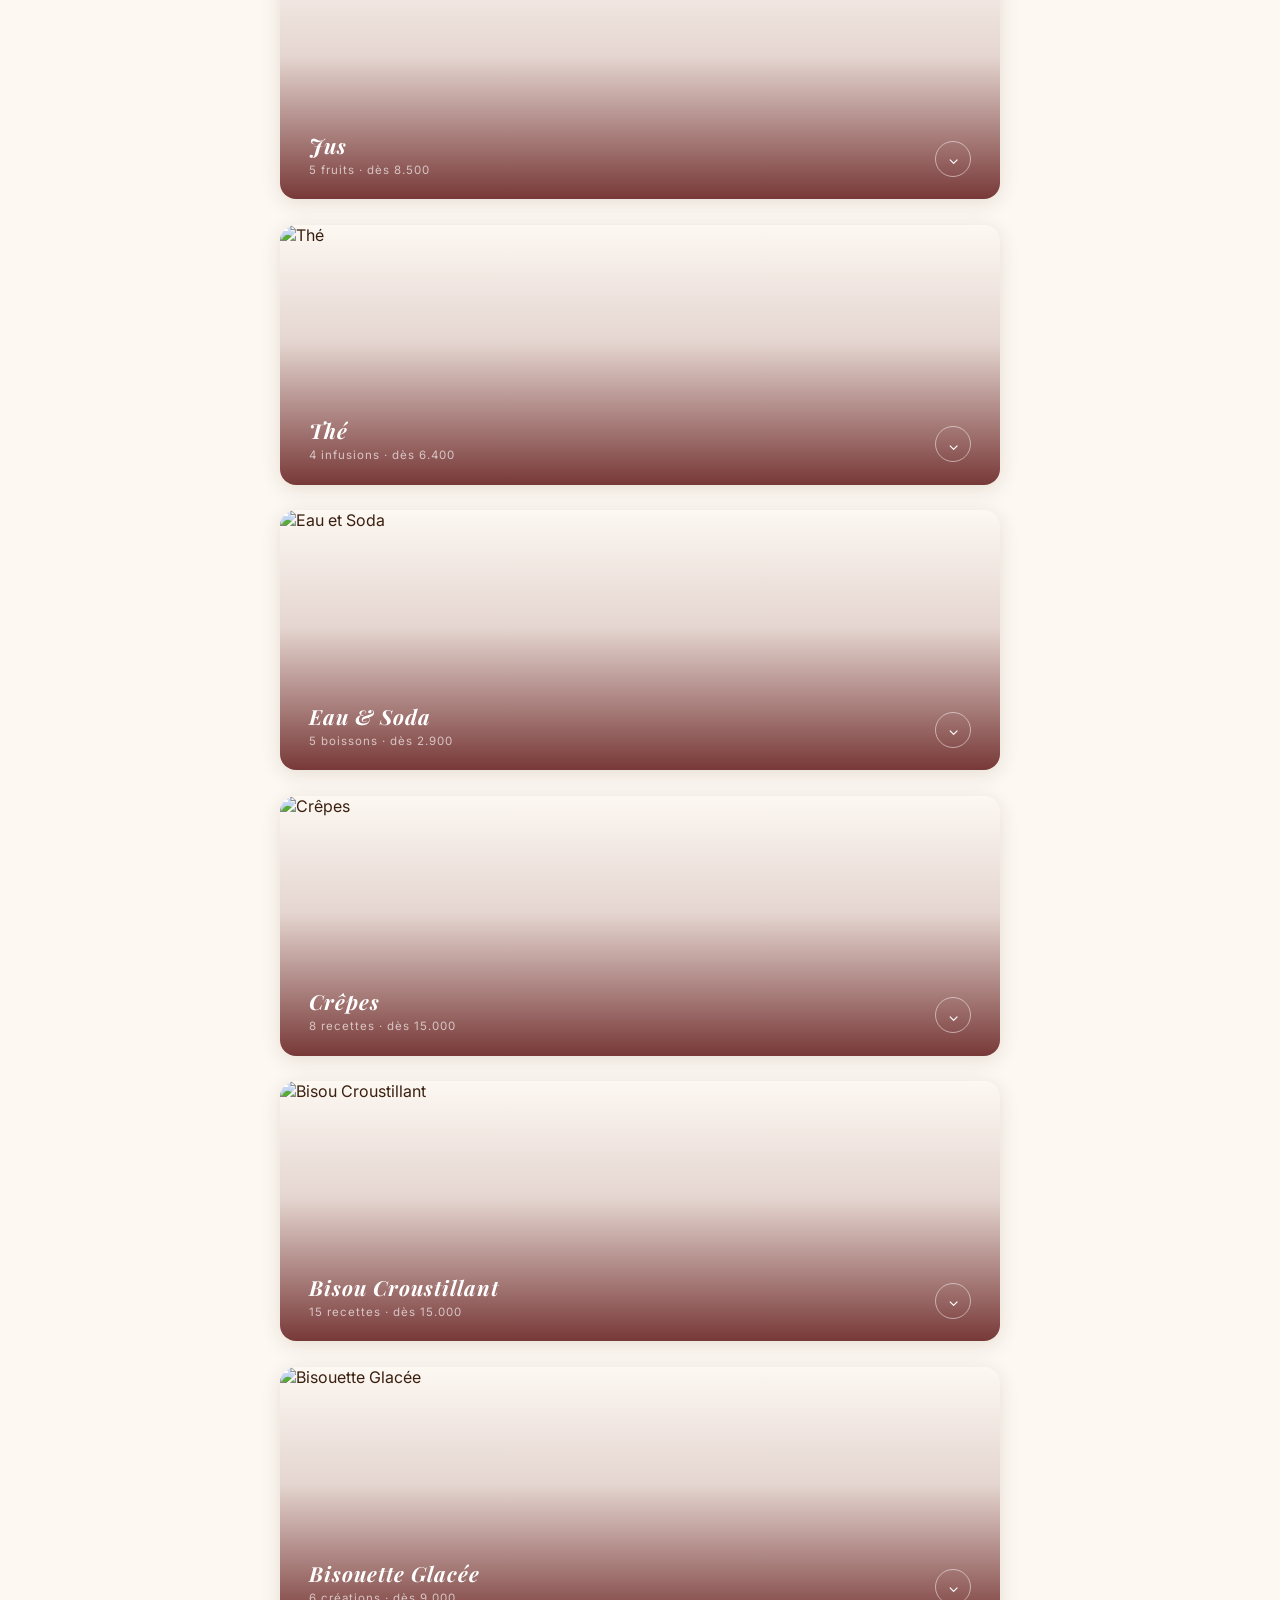
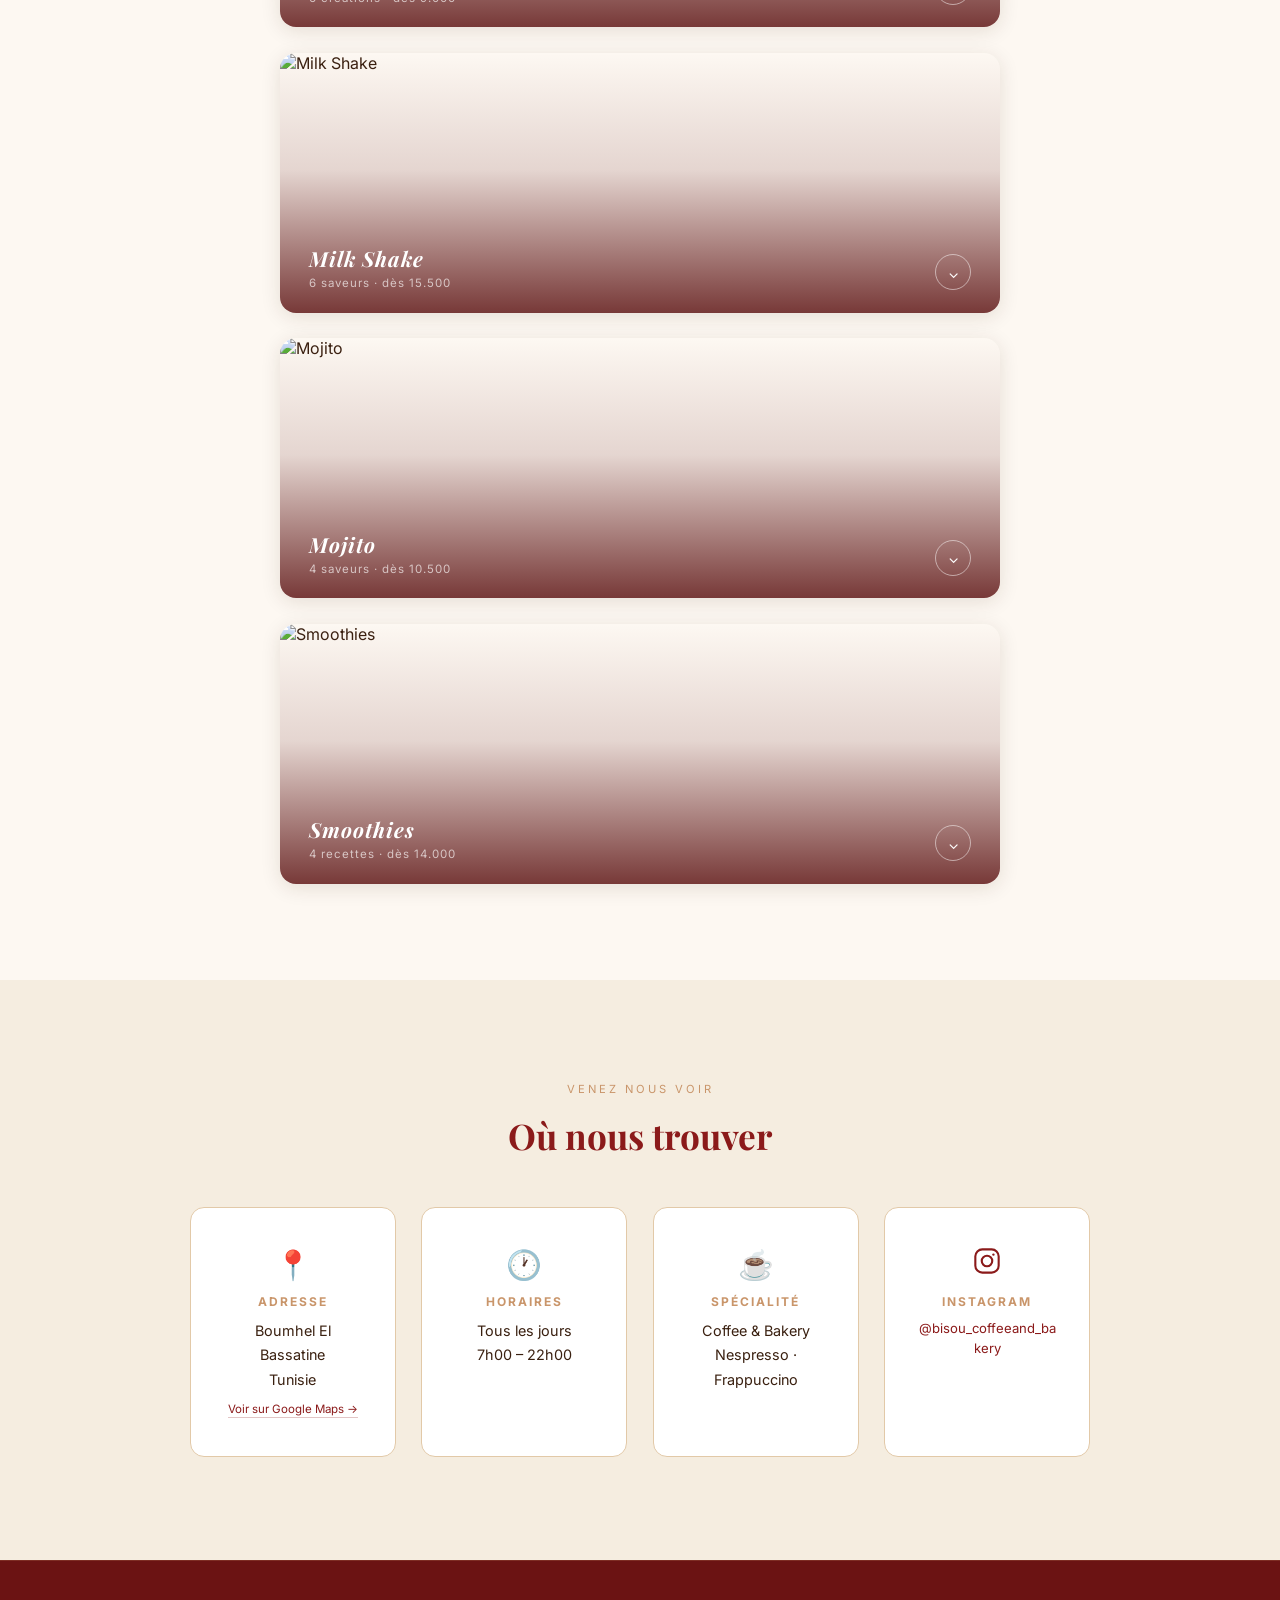
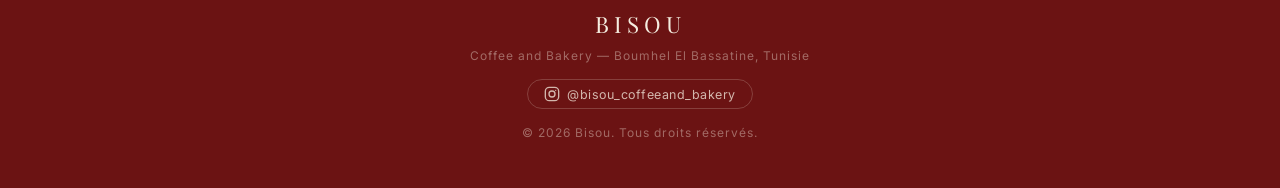
==== commit 1bc94c8d: "Popular cards: replace emojis with photos, full-width card image layout - Add .popular-img (130px he" ====
--- a/index.html
+++ b/index.html
@@ -53,46 +53,58 @@
     </div>
     <div class="popular-grid">
       <div class="popular-card" onclick="addFromPopular(this,'Cappuccino Nespresso',9.500)">
-        <div class="popular-icon">✨</div>
-        <div class="popular-cat">Nespresso</div>
-        <div class="popular-name">Cappuccino</div>
-        <div class="popular-price">9.500 DT</div>
-        <div class="popular-add">+ Ajouter</div>
+        <img class="popular-img" src="menu photo/bisous.jpeg" alt="Cappuccino Nespresso">
+        <div class="popular-body">
+          <div class="popular-cat">Nespresso</div>
+          <div class="popular-name">Cappuccino</div>
+          <div class="popular-price">9.500 DT</div>
+          <div class="popular-add">+ Ajouter</div>
+        </div>
       </div>
       <div class="popular-card" onclick="addFromPopular(this,'Frappuccino Vanille',15.500)">
-        <div class="popular-icon">🧋</div>
-        <div class="popular-cat">Frappuccino</div>
-        <div class="popular-name">Vanille</div>
-        <div class="popular-price">15.500 DT</div>
-        <div class="popular-add">+ Ajouter</div>
+        <img class="popular-img" src="menu photo/bisous2.jpeg" alt="Frappuccino Vanille">
+        <div class="popular-body">
+          <div class="popular-cat">Frappuccino</div>
+          <div class="popular-name">Vanille</div>
+          <div class="popular-price">15.500 DT</div>
+          <div class="popular-add">+ Ajouter</div>
+        </div>
       </div>
       <div class="popular-card" onclick="addFromPopular(this,'Crêpes Nutella, banane',17.500)">
-        <div class="popular-icon">🥞</div>
-        <div class="popular-cat">Crêpes</div>
-        <div class="popular-name">Nutella, banane</div>
-        <div class="popular-price">17.500 DT</div>
-        <div class="popular-add">+ Ajouter</div>
+        <img class="popular-img" src="menu photo/bisous.jpeg" alt="Crêpes Nutella banane">
+        <div class="popular-body">
+          <div class="popular-cat">Crêpes</div>
+          <div class="popular-name">Nutella, banane</div>
+          <div class="popular-price">17.500 DT</div>
+          <div class="popular-add">+ Ajouter</div>
+        </div>
       </div>
       <div class="popular-card" onclick="addFromPopular(this,'Mojito Fraise',13.500)">
-        <div class="popular-icon">🌿</div>
-        <div class="popular-cat">Mojito</div>
-        <div class="popular-name">Fraise</div>
-        <div class="popular-price">13.500 DT</div>
-        <div class="popular-add">+ Ajouter</div>
+        <img class="popular-img" src="menu photo/bisous2.jpeg" alt="Mojito Fraise">
+        <div class="popular-body">
+          <div class="popular-cat">Mojito</div>
+          <div class="popular-name">Fraise</div>
+          <div class="popular-price">13.500 DT</div>
+          <div class="popular-add">+ Ajouter</div>
+        </div>
       </div>
       <div class="popular-card" onclick="addFromPopular(this,'Milk Shake Vanille',15.500)">
-        <div class="popular-icon">🥤</div>
-        <div class="popular-cat">Milk Shake</div>
-        <div class="popular-name">Vanille</div>
-        <div class="popular-price">15.500 DT</div>
-        <div class="popular-add">+ Ajouter</div>
+        <img class="popular-img" src="menu photo/bisous.jpeg" alt="Milk Shake Vanille">
+        <div class="popular-body">
+          <div class="popular-cat">Milk Shake</div>
+          <div class="popular-name">Vanille</div>
+          <div class="popular-price">15.500 DT</div>
+          <div class="popular-add">+ Ajouter</div>
+        </div>
       </div>
       <div class="popular-card" onclick="addFromPopular(this,'Bisou Croustillant Nutella',16.000)">
-        <div class="popular-icon">🌟</div>
-        <div class="popular-cat">Bisou Croustillant</div>
-        <div class="popular-name">Nutella</div>
-        <div class="popular-price">16.000 DT</div>
-        <div class="popular-add">+ Ajouter</div>
+        <img class="popular-img" src="menu photo/bisous2.jpeg" alt="Bisou Croustillant Nutella">
+        <div class="popular-body">
+          <div class="popular-cat">Bisou Croustillant</div>
+          <div class="popular-name">Nutella</div>
+          <div class="popular-price">16.000 DT</div>
+          <div class="popular-add">+ Ajouter</div>
+        </div>
       </div>
     </div>
   </section>
--- a/style.css
+++ b/style.css
@@ -241,12 +241,22 @@
 .popular-card {
   background: #fff;
   border-radius: 16px;
-  padding: 1.6rem 1rem 1.2rem;
+  padding: 0;
+  overflow: hidden;
   text-align: center;
   border: 0.5px solid var(--beige-mid);
   transition: transform 0.2s, box-shadow 0.2s, border-color 0.2s;
   cursor: pointer;
   position: relative;
+}
+.popular-img {
+  width: 100%;
+  height: 130px;
+  object-fit: cover;
+  display: block;
+}
+.popular-body {
+  padding: 1rem 1rem 1.2rem;
 }
 .popular-card:hover {
   transform: translateY(-5px);
@@ -271,7 +281,7 @@
   opacity: 1;
   transform: translateY(0);
 }
-.popular-icon { font-size: 2.2rem; margin-bottom: 0.9rem; line-height: 1; }
+.popular-icon { display: none; }
 .popular-cat {
   font-size: 0.62rem; text-transform: uppercase;
   letter-spacing: 1.5px; color: var(--gold); margin-bottom: 0.4rem;
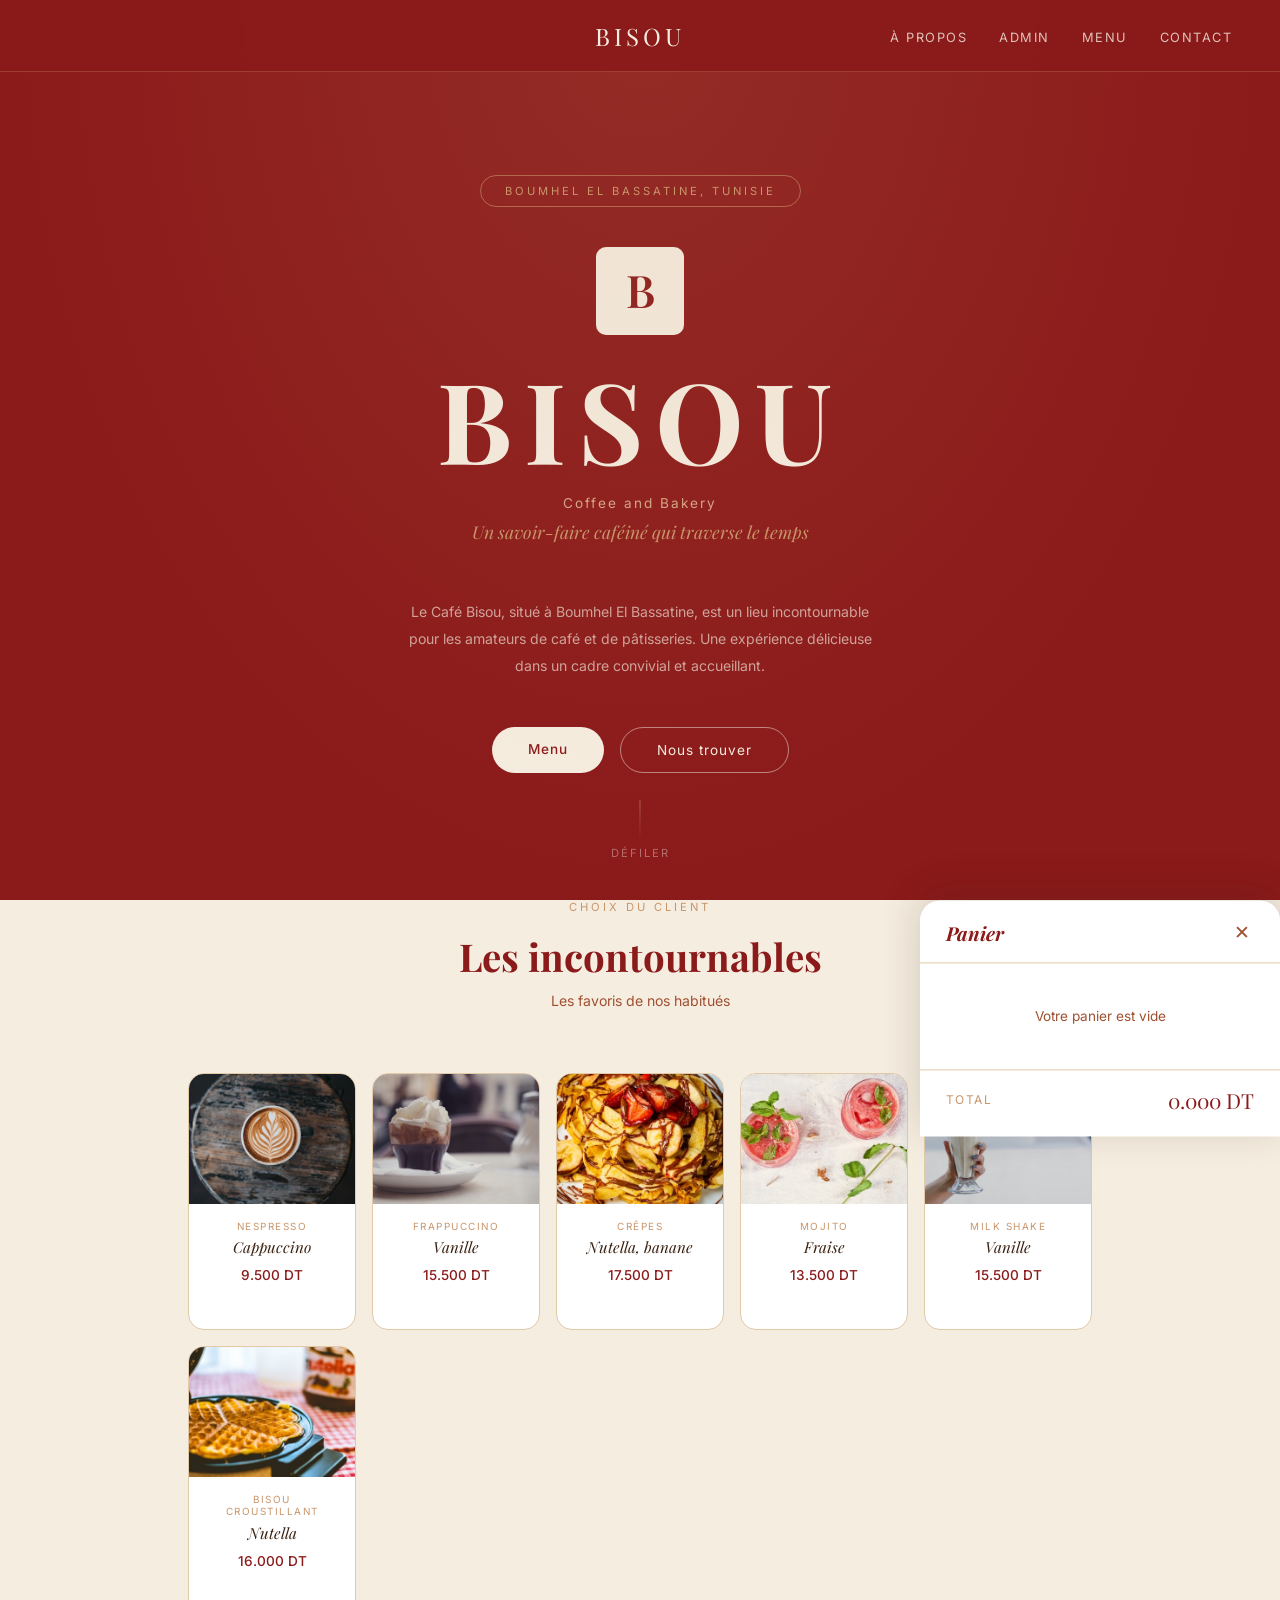
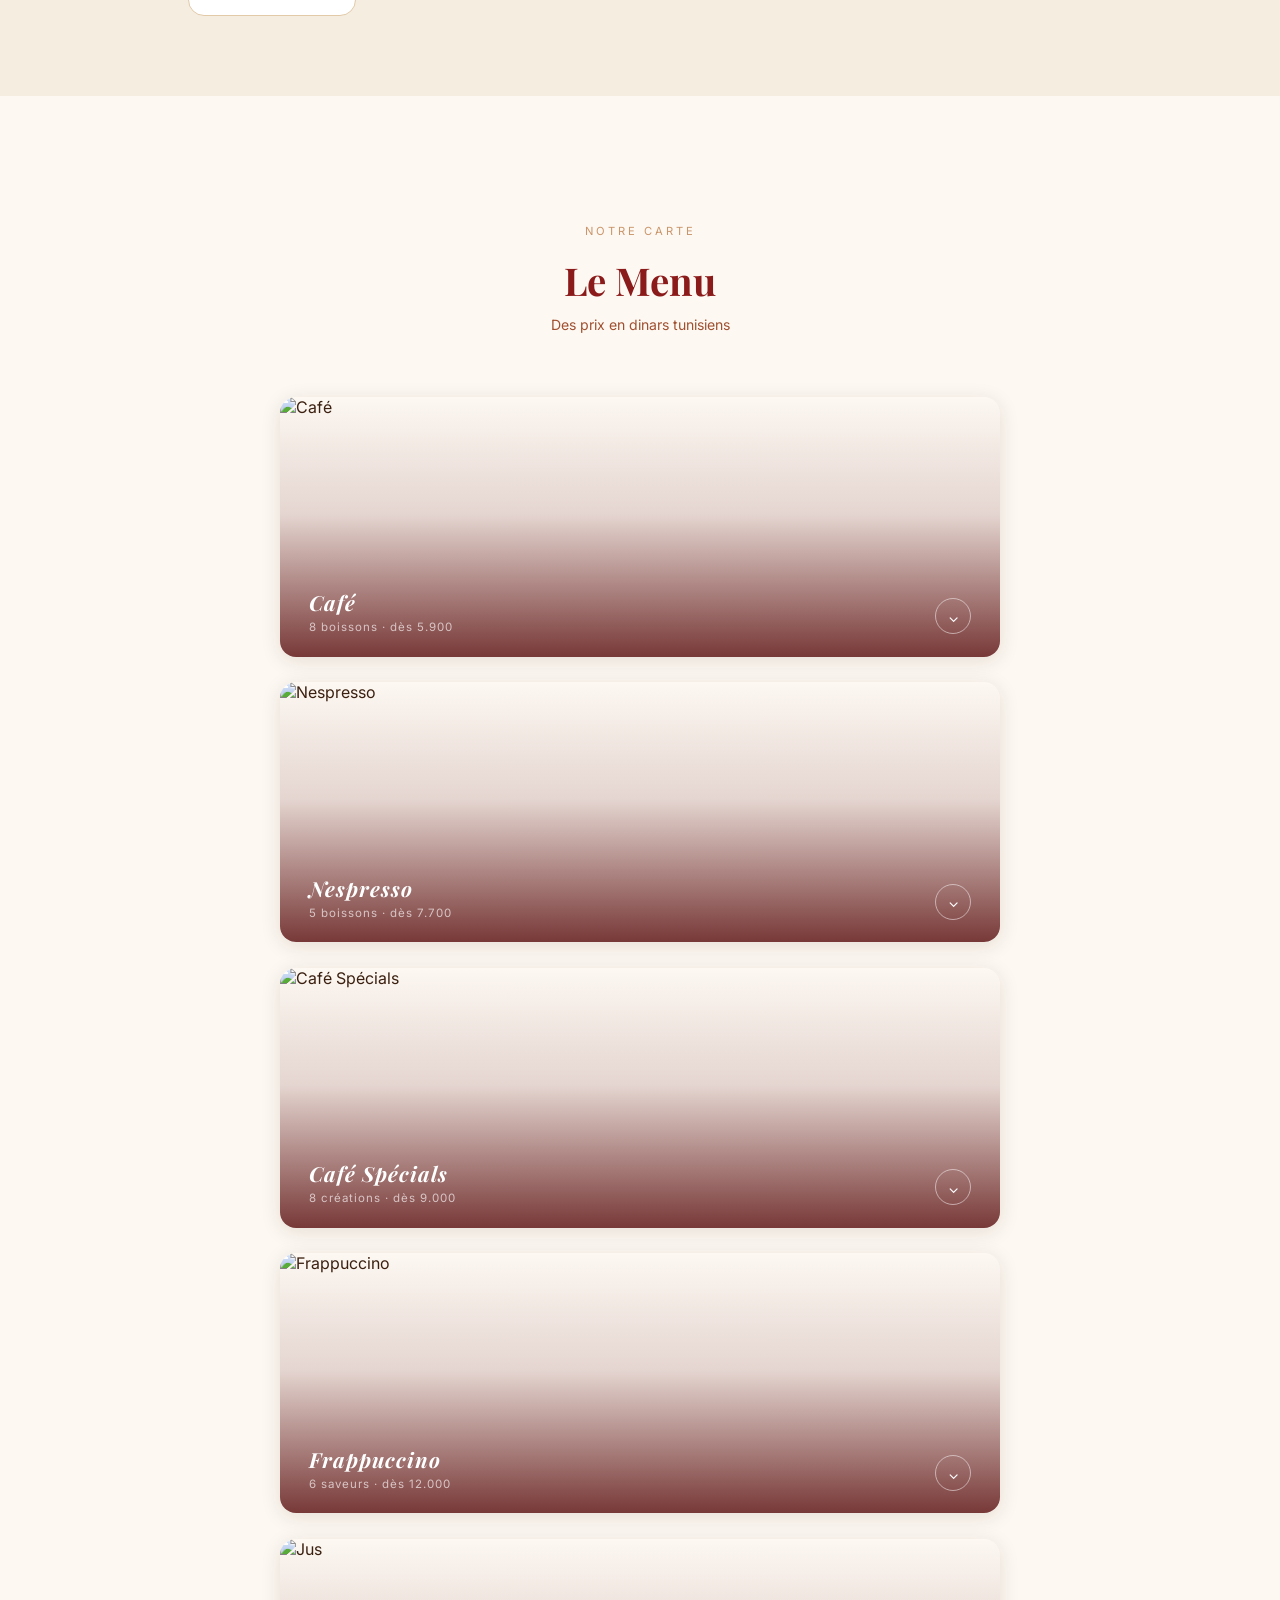
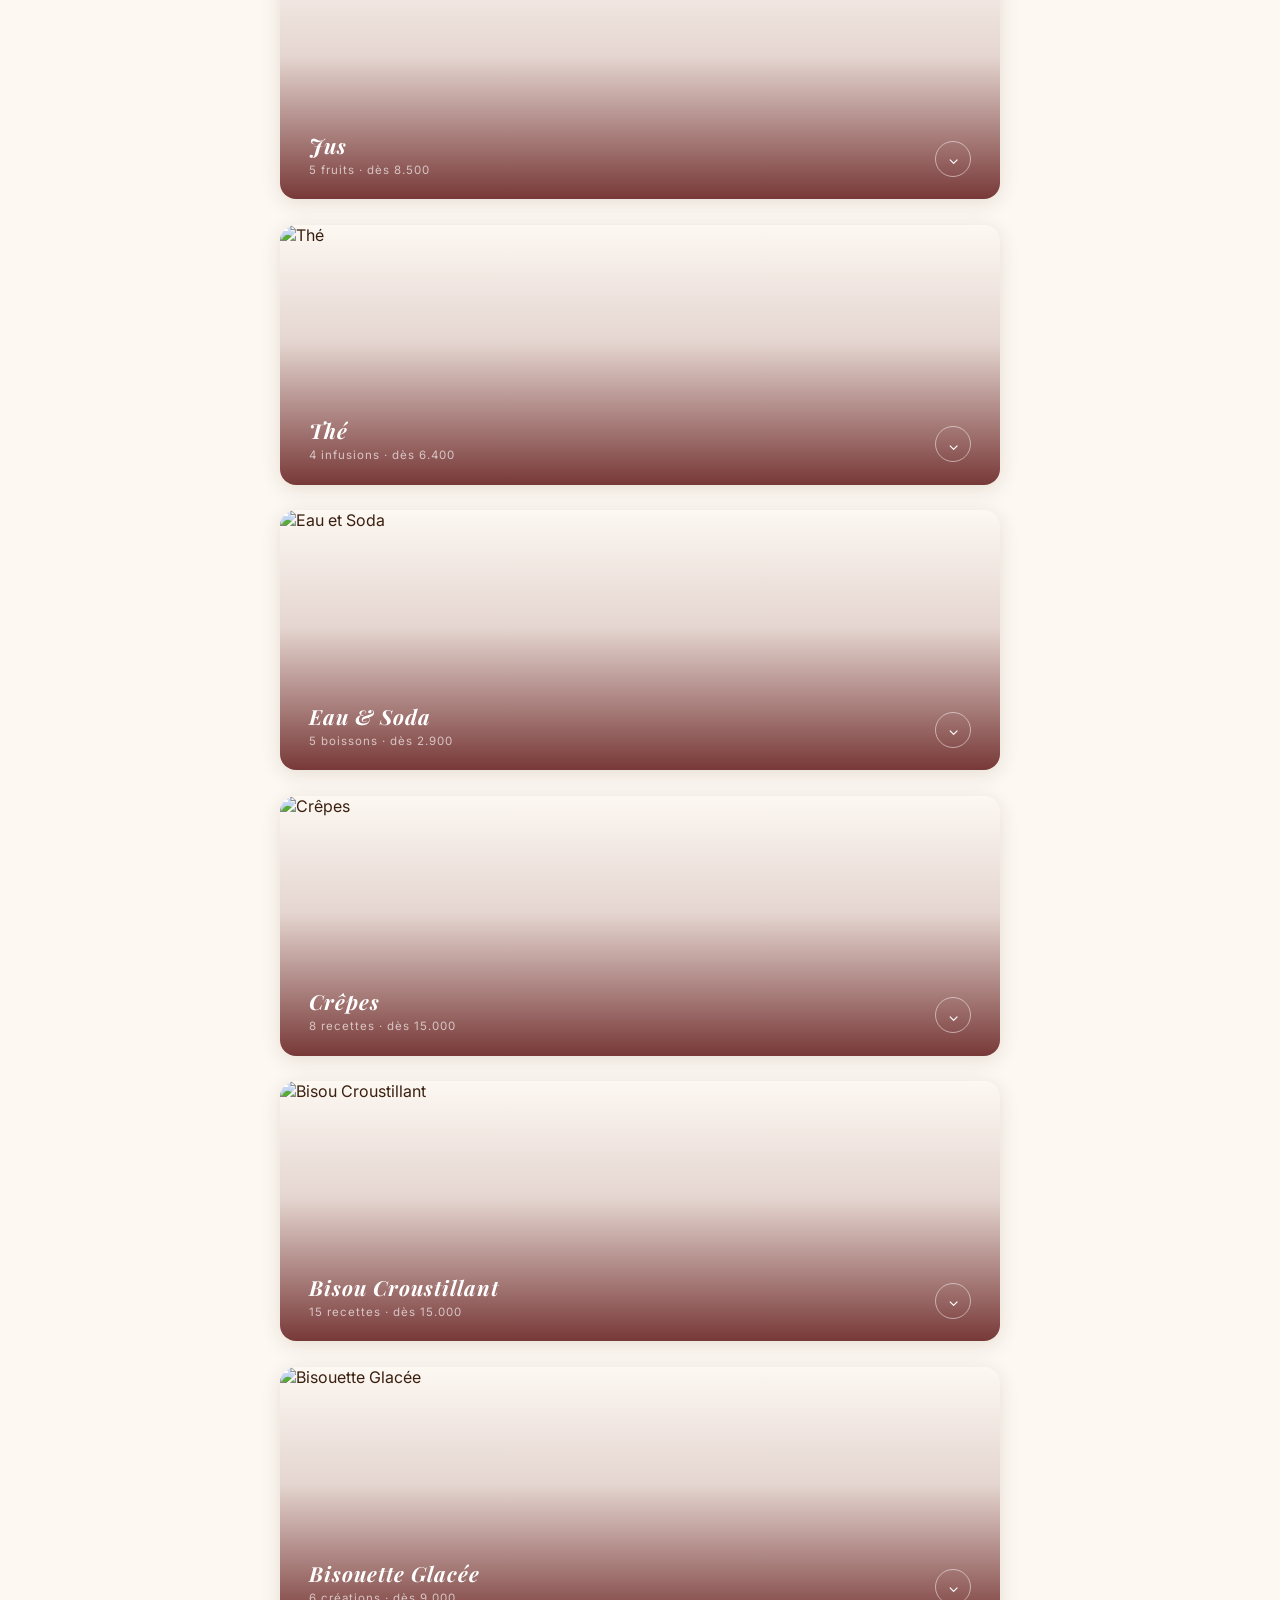
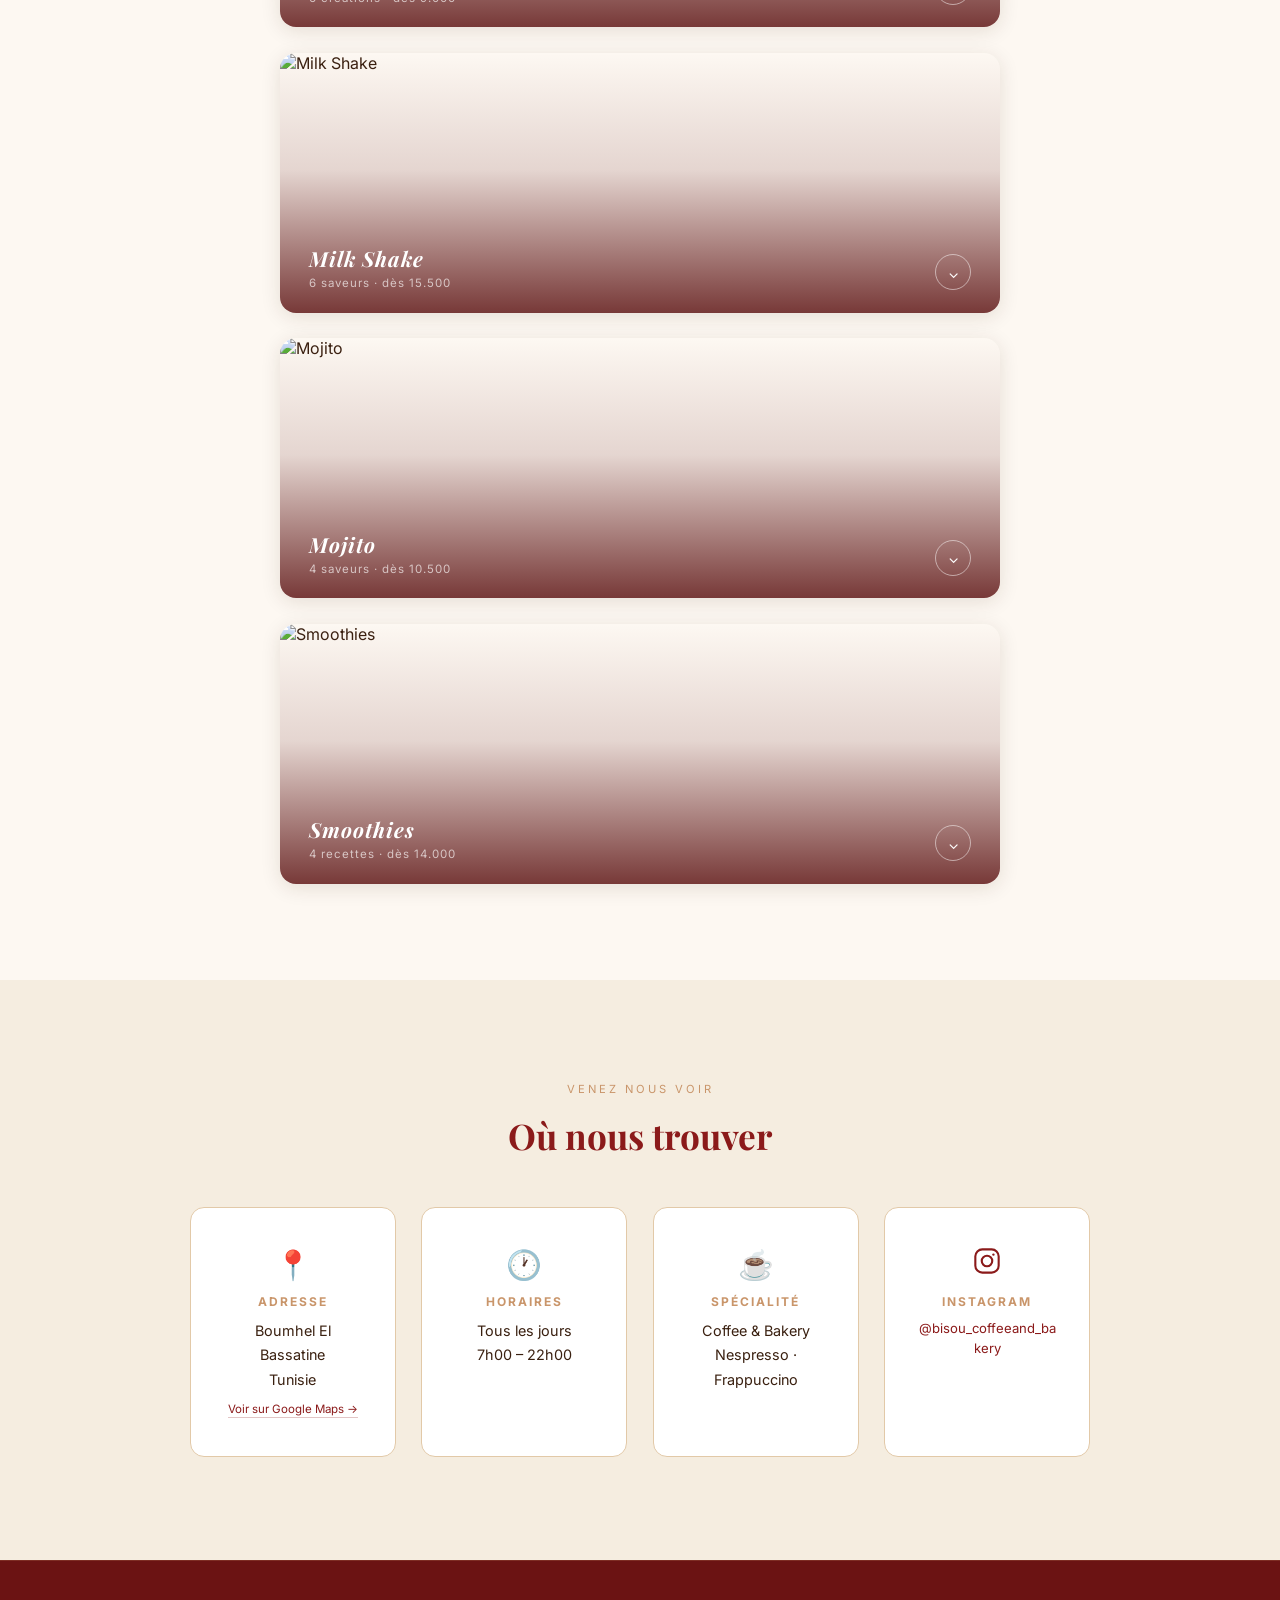
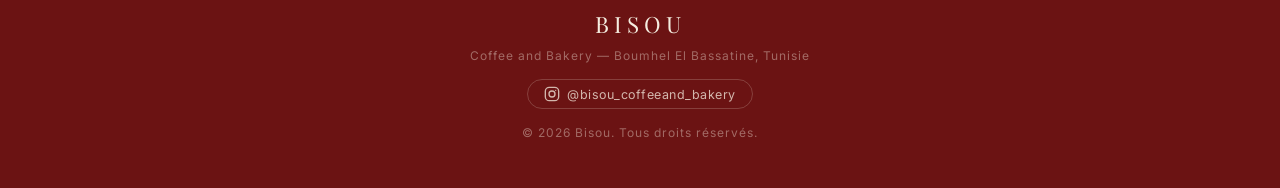
==== commit 808b68ce: "Add specific product photos to popular cards from Unsplash - cappuccino.jpg, frappuccino.jpg, crepes" ====
--- a/index.html
+++ b/index.html
@@ -53,7 +53,7 @@
     </div>
     <div class="popular-grid">
       <div class="popular-card" onclick="addFromPopular(this,'Cappuccino Nespresso',9.500)">
-        <img class="popular-img" src="menu photo/bisous.jpeg" alt="Cappuccino Nespresso">
+        <img class="popular-img" src="photos/cappuccino.jpg" alt="Cappuccino Nespresso">
         <div class="popular-body">
           <div class="popular-cat">Nespresso</div>
           <div class="popular-name">Cappuccino</div>
@@ -62,7 +62,7 @@
         </div>
       </div>
       <div class="popular-card" onclick="addFromPopular(this,'Frappuccino Vanille',15.500)">
-        <img class="popular-img" src="menu photo/bisous2.jpeg" alt="Frappuccino Vanille">
+        <img class="popular-img" src="photos/frappuccino.jpg" alt="Frappuccino Vanille">
         <div class="popular-body">
           <div class="popular-cat">Frappuccino</div>
           <div class="popular-name">Vanille</div>
@@ -71,7 +71,7 @@
         </div>
       </div>
       <div class="popular-card" onclick="addFromPopular(this,'Crêpes Nutella, banane',17.500)">
-        <img class="popular-img" src="menu photo/bisous.jpeg" alt="Crêpes Nutella banane">
+        <img class="popular-img" src="photos/crepes.jpg" alt="Crêpes Nutella banane">
         <div class="popular-body">
           <div class="popular-cat">Crêpes</div>
           <div class="popular-name">Nutella, banane</div>
@@ -80,7 +80,7 @@
         </div>
       </div>
       <div class="popular-card" onclick="addFromPopular(this,'Mojito Fraise',13.500)">
-        <img class="popular-img" src="menu photo/bisous2.jpeg" alt="Mojito Fraise">
+        <img class="popular-img" src="photos/mojito.jpg" alt="Mojito Fraise">
         <div class="popular-body">
           <div class="popular-cat">Mojito</div>
           <div class="popular-name">Fraise</div>
@@ -89,7 +89,7 @@
         </div>
       </div>
       <div class="popular-card" onclick="addFromPopular(this,'Milk Shake Vanille',15.500)">
-        <img class="popular-img" src="menu photo/bisous.jpeg" alt="Milk Shake Vanille">
+        <img class="popular-img" src="photos/milkshake.jpg" alt="Milk Shake Vanille">
         <div class="popular-body">
           <div class="popular-cat">Milk Shake</div>
           <div class="popular-name">Vanille</div>
@@ -98,7 +98,7 @@
         </div>
       </div>
       <div class="popular-card" onclick="addFromPopular(this,'Bisou Croustillant Nutella',16.000)">
-        <img class="popular-img" src="menu photo/bisous2.jpeg" alt="Bisou Croustillant Nutella">
+        <img class="popular-img" src="photos/waffle-nutella.jpg" alt="Bisou Croustillant Nutella">
         <div class="popular-body">
           <div class="popular-cat">Bisou Croustillant</div>
           <div class="popular-name">Nutella</div>
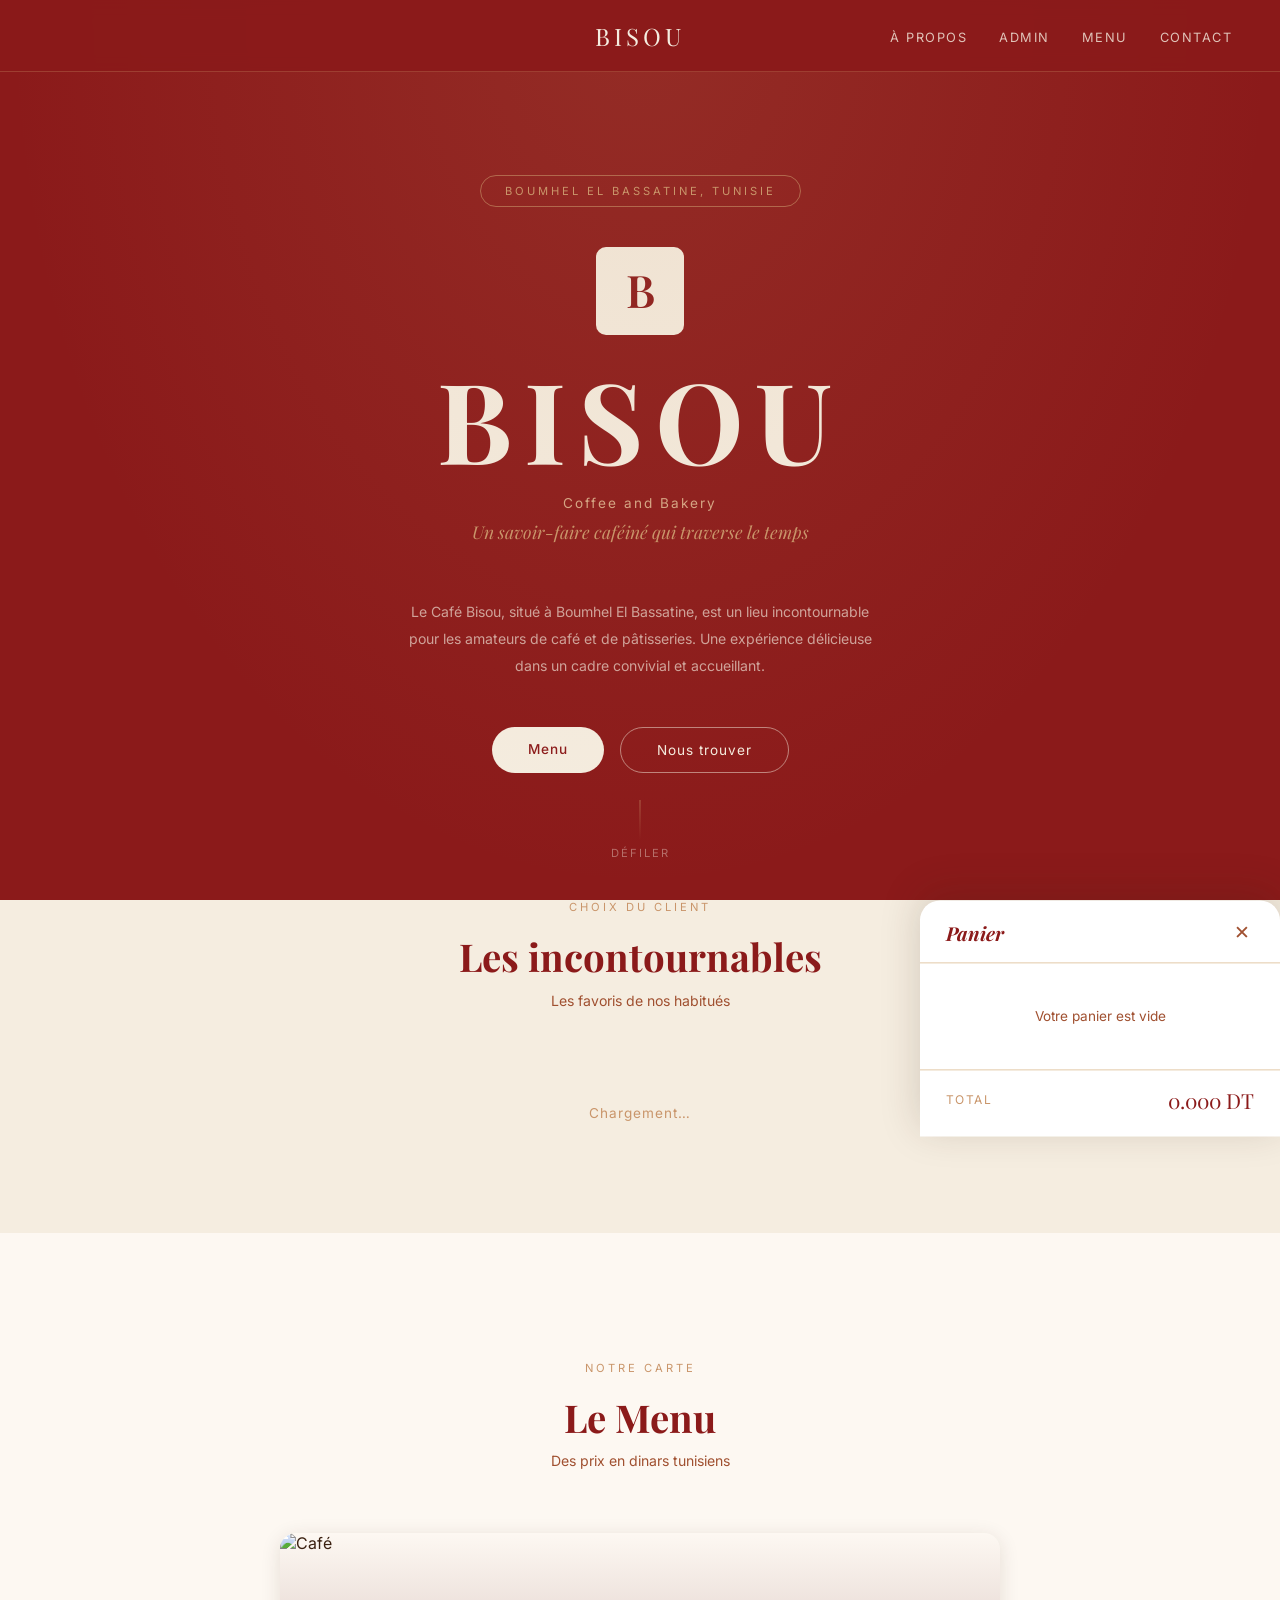
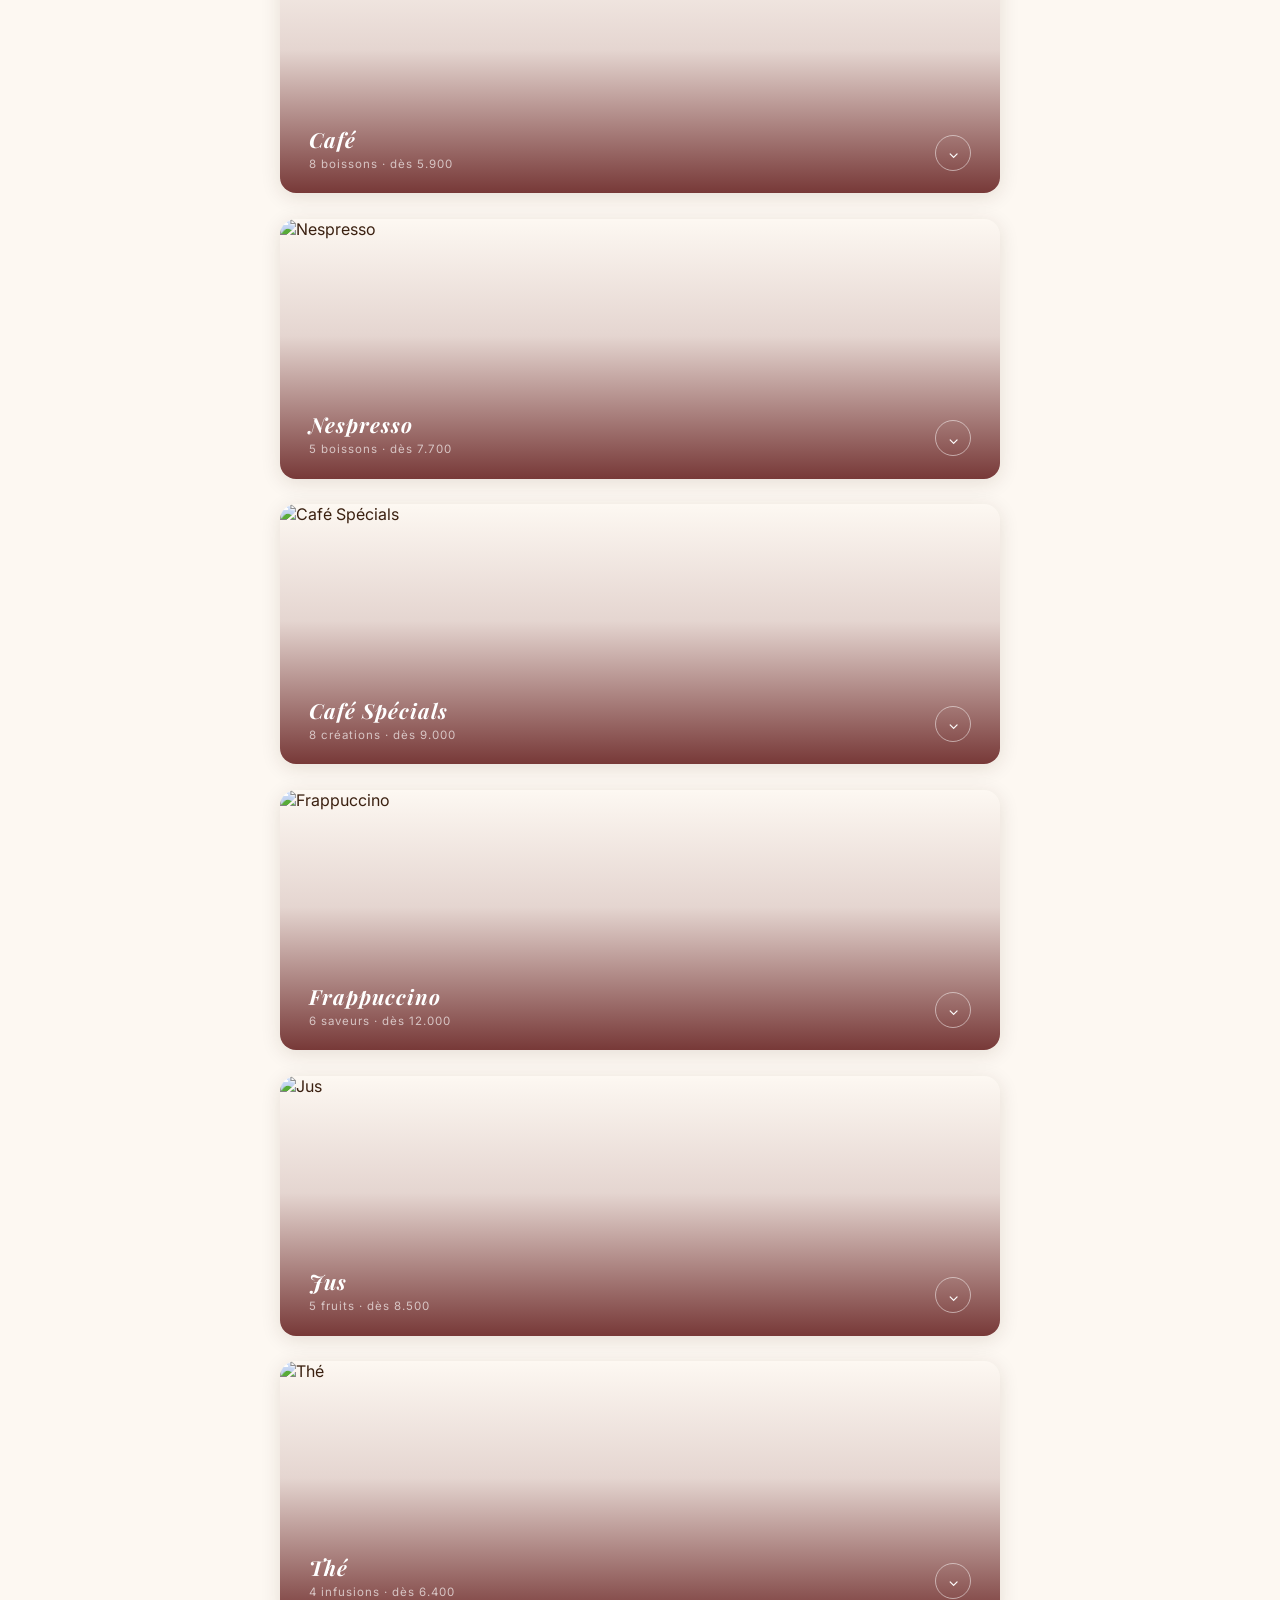
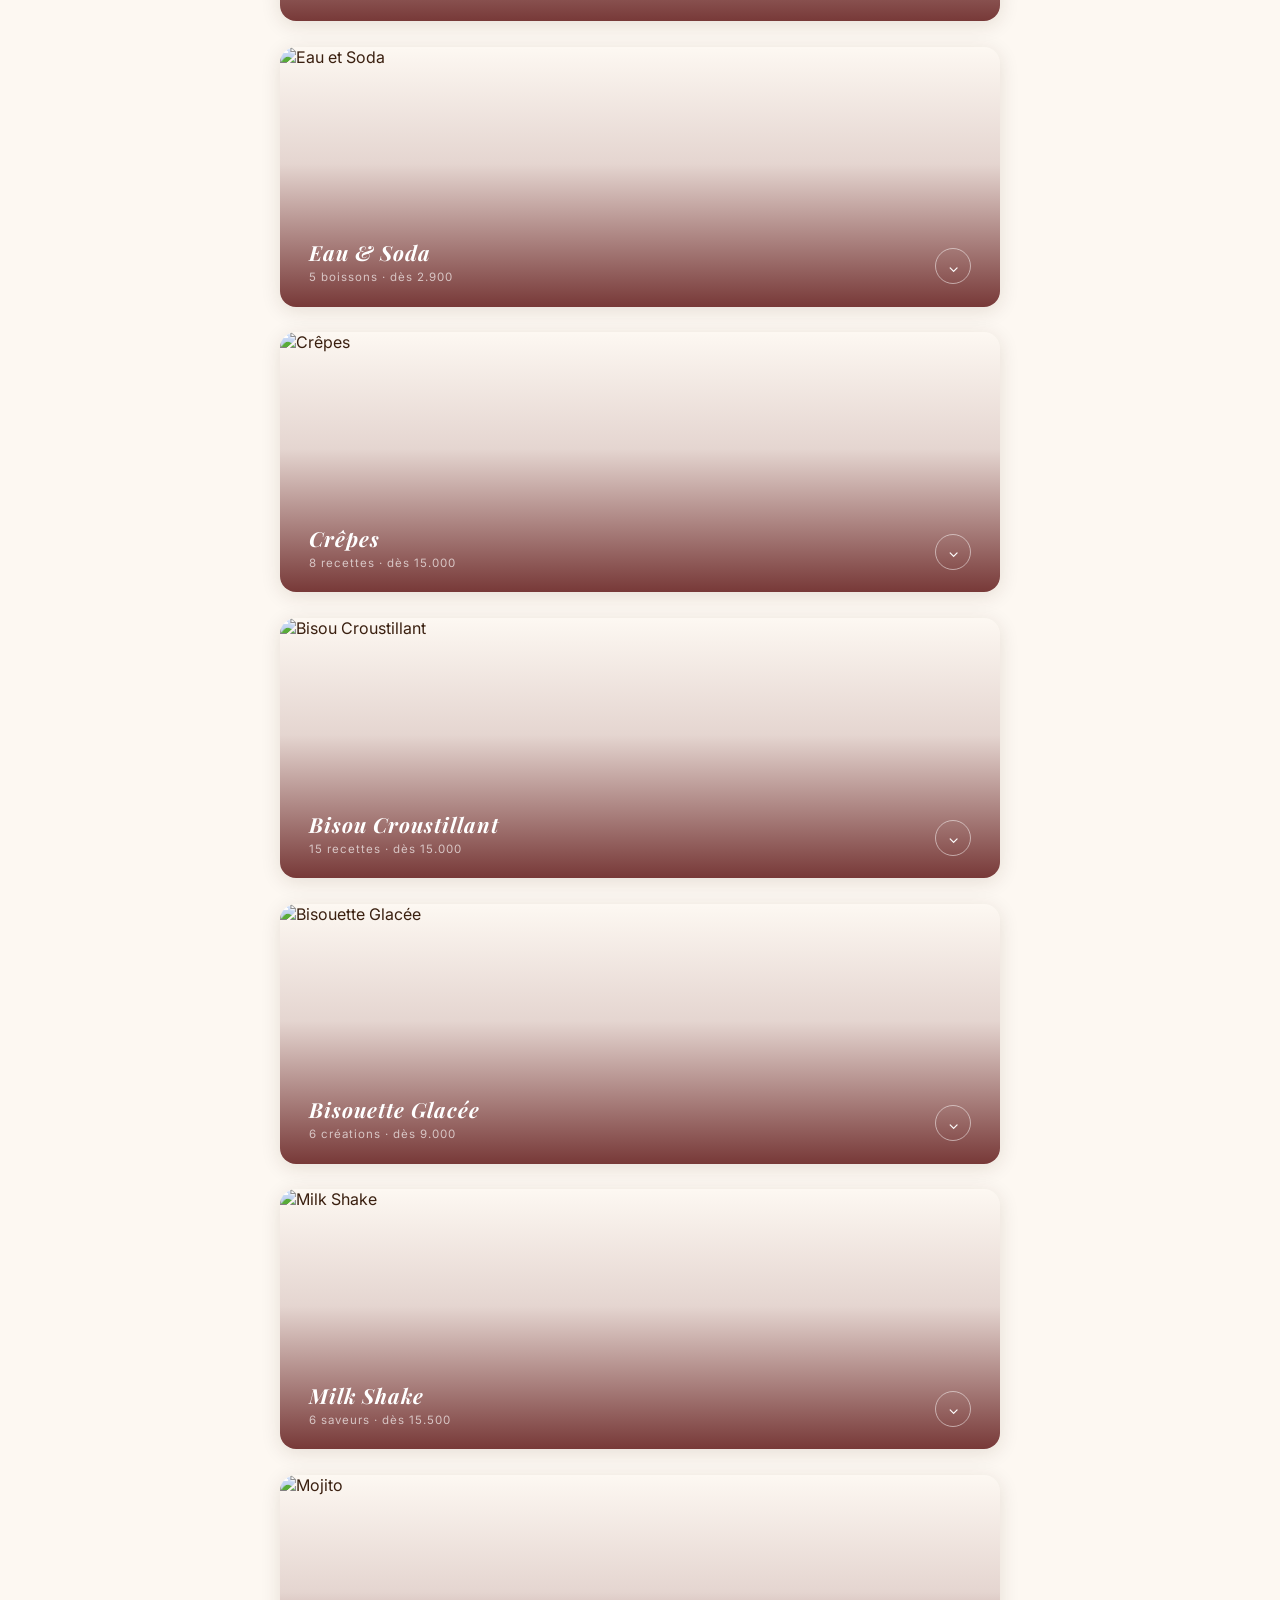
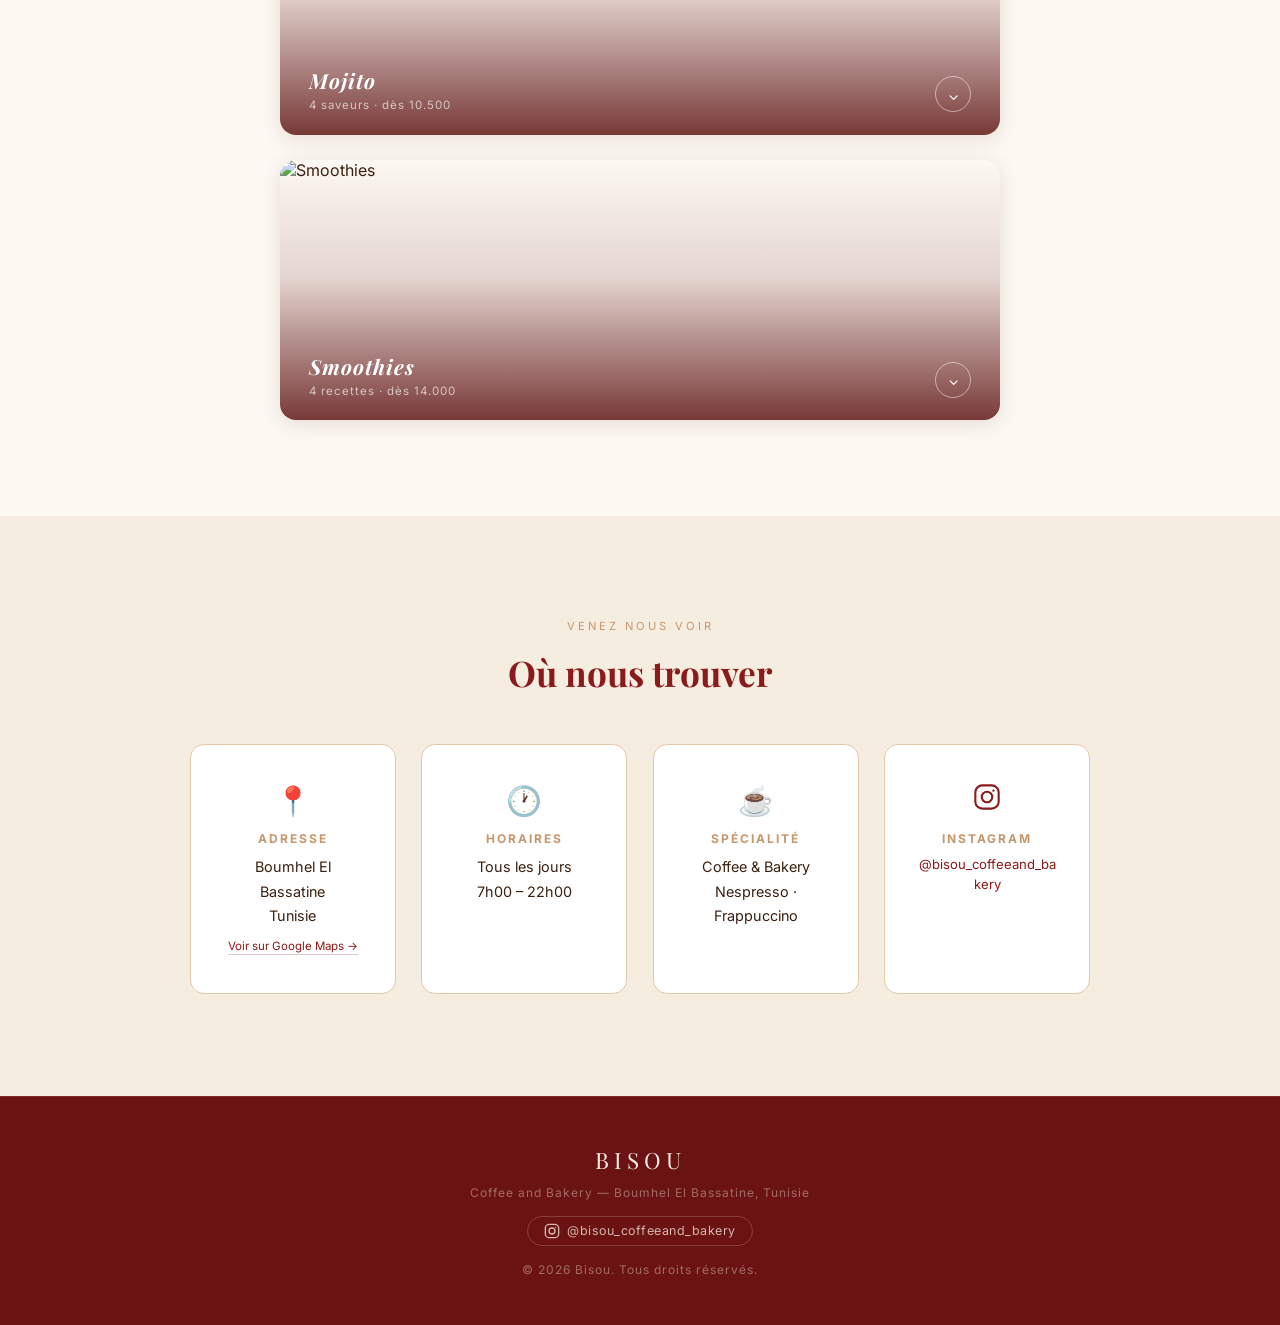
==== commit abb3c753: "Popular section: load 5 featured products dynamically from Supabase Replace hardcoded popular cards " ====
--- a/index.html
+++ b/index.html
@@ -51,61 +51,8 @@
       <h2>Les incontournables</h2>
       <p>Les favoris de nos habitués</p>
     </div>
-    <div class="popular-grid">
-      <div class="popular-card" onclick="addFromPopular(this,'Cappuccino Nespresso',9.500)">
-        <img class="popular-img" src="photos/cappuccino.jpg" alt="Cappuccino Nespresso">
-        <div class="popular-body">
-          <div class="popular-cat">Nespresso</div>
-          <div class="popular-name">Cappuccino</div>
-          <div class="popular-price">9.500 DT</div>
-          <div class="popular-add">+ Ajouter</div>
-        </div>
-      </div>
-      <div class="popular-card" onclick="addFromPopular(this,'Frappuccino Vanille',15.500)">
-        <img class="popular-img" src="photos/frappuccino.jpg" alt="Frappuccino Vanille">
-        <div class="popular-body">
-          <div class="popular-cat">Frappuccino</div>
-          <div class="popular-name">Vanille</div>
-          <div class="popular-price">15.500 DT</div>
-          <div class="popular-add">+ Ajouter</div>
-        </div>
-      </div>
-      <div class="popular-card" onclick="addFromPopular(this,'Crêpes Nutella, banane',17.500)">
-        <img class="popular-img" src="photos/crepes.jpg" alt="Crêpes Nutella banane">
-        <div class="popular-body">
-          <div class="popular-cat">Crêpes</div>
-          <div class="popular-name">Nutella, banane</div>
-          <div class="popular-price">17.500 DT</div>
-          <div class="popular-add">+ Ajouter</div>
-        </div>
-      </div>
-      <div class="popular-card" onclick="addFromPopular(this,'Mojito Fraise',13.500)">
-        <img class="popular-img" src="photos/mojito.jpg" alt="Mojito Fraise">
-        <div class="popular-body">
-          <div class="popular-cat">Mojito</div>
-          <div class="popular-name">Fraise</div>
-          <div class="popular-price">13.500 DT</div>
-          <div class="popular-add">+ Ajouter</div>
-        </div>
-      </div>
-      <div class="popular-card" onclick="addFromPopular(this,'Milk Shake Vanille',15.500)">
-        <img class="popular-img" src="photos/milkshake.jpg" alt="Milk Shake Vanille">
-        <div class="popular-body">
-          <div class="popular-cat">Milk Shake</div>
-          <div class="popular-name">Vanille</div>
-          <div class="popular-price">15.500 DT</div>
-          <div class="popular-add">+ Ajouter</div>
-        </div>
-      </div>
-      <div class="popular-card" onclick="addFromPopular(this,'Bisou Croustillant Nutella',16.000)">
-        <img class="popular-img" src="photos/waffle-nutella.jpg" alt="Bisou Croustillant Nutella">
-        <div class="popular-body">
-          <div class="popular-cat">Bisou Croustillant</div>
-          <div class="popular-name">Nutella</div>
-          <div class="popular-price">16.000 DT</div>
-          <div class="popular-add">+ Ajouter</div>
-        </div>
-      </div>
+    <div class="popular-grid" id="popular-grid">
+      <div class="popular-loading">Chargement…</div>
     </div>
   </section>
 
@@ -535,9 +482,6 @@
           <div class="qr-success" id="qr-success">
             <span>✓</span> Commande confirmée !
           </div>
-          <button class="skip-scan-btn" id="skip-scan-btn" onclick="submitWithoutScan()">
-            Commander sans scanner
-          </button>
         </div>
       </div>
     </div>
--- a/style.css
+++ b/style.css
@@ -254,6 +254,28 @@
   height: 130px;
   object-fit: cover;
   display: block;
+}
+.popular-img-ph {
+  width: 100%;
+  height: 130px;
+  background: linear-gradient(135deg, var(--beige-dark), var(--cream));
+  display: flex;
+  align-items: center;
+  justify-content: center;
+}
+.popular-img-ph span {
+  font-family: 'Playfair Display', serif;
+  font-size: 2.5rem;
+  color: var(--red);
+  opacity: 0.4;
+}
+.popular-loading {
+  grid-column: 1 / -1;
+  text-align: center;
+  color: var(--gold);
+  font-size: 0.85rem;
+  padding: 2rem 0;
+  letter-spacing: 1px;
 }
 .popular-body {
   padding: 1rem 1rem 1.2rem;
